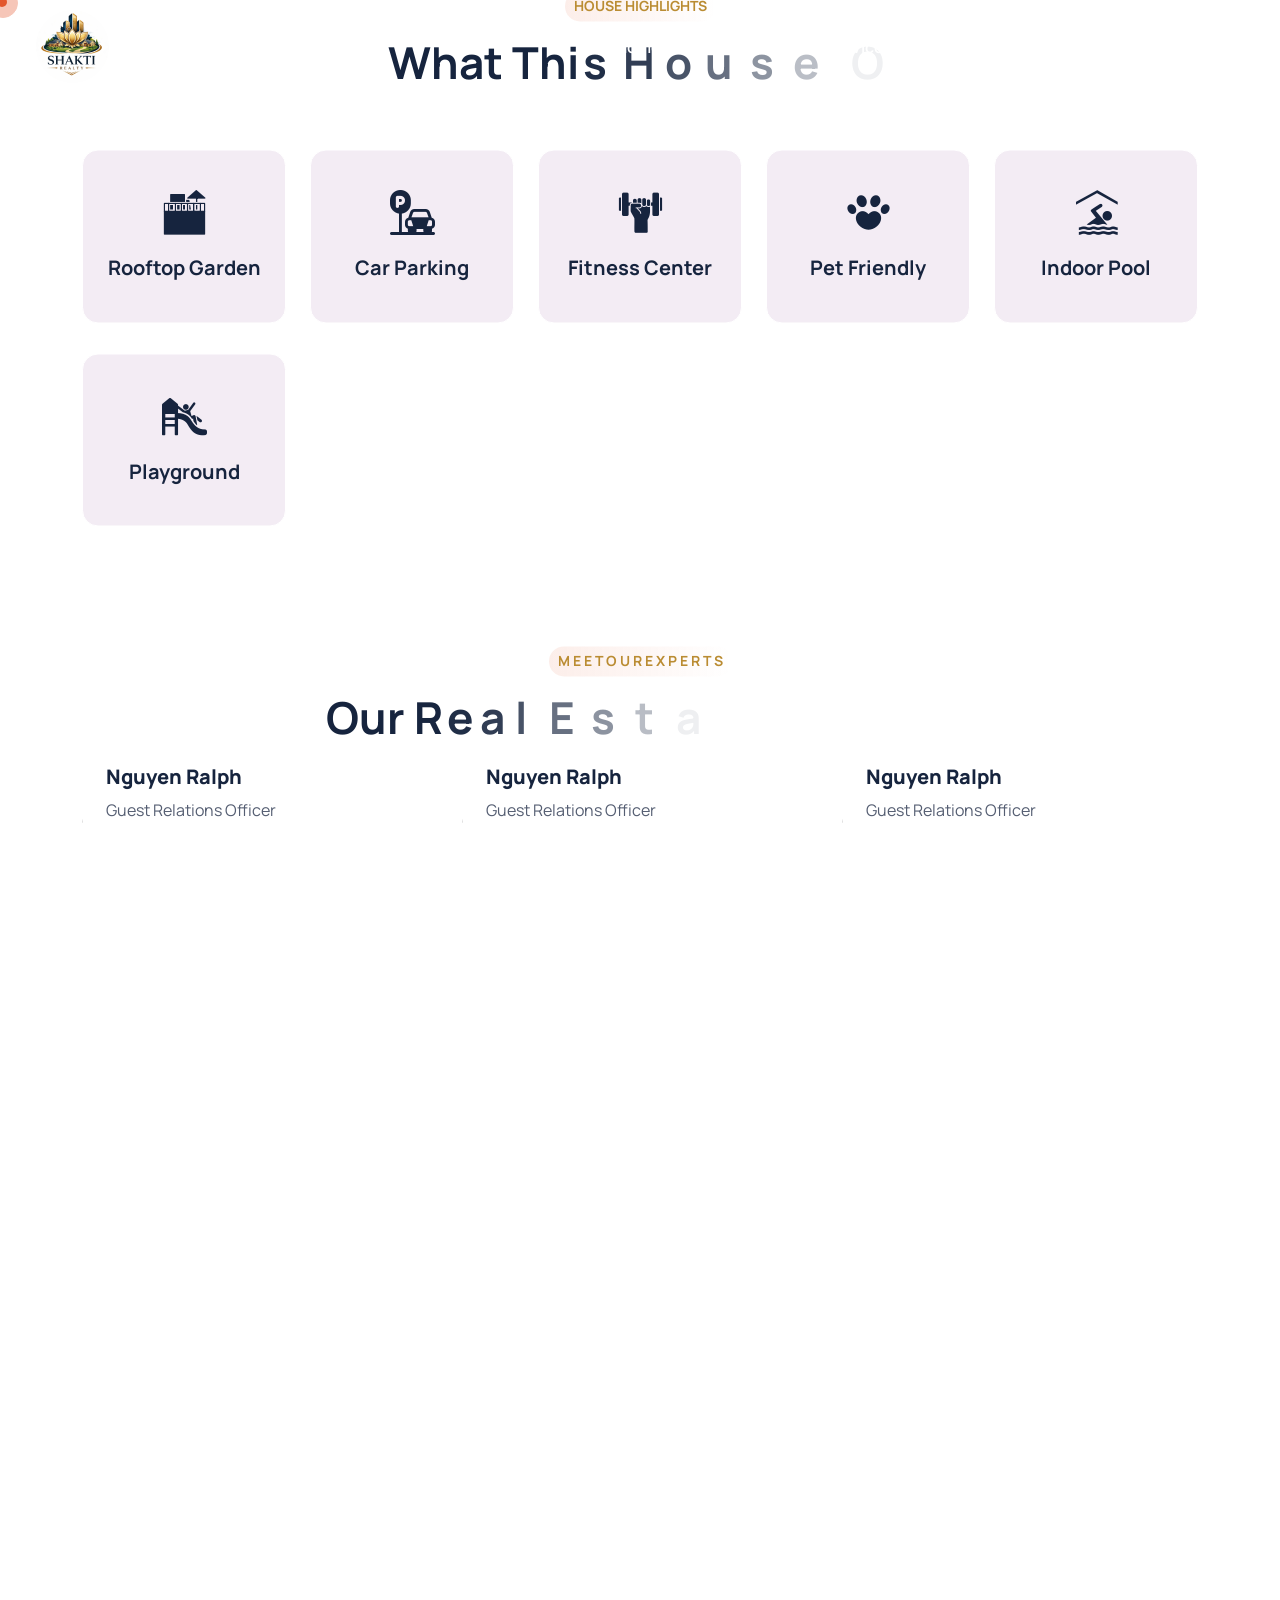
==== about.html @ 55d9e2ca "Add files via upload" ====
<!DOCTYPE html>
<html lang="en">
    <!--<< Header Area >>-->
    
<!-- Mirrored from ex-coders.com/html/homiva/about.html by HTTrack Website Copier/3.x [XR&CO'2014], Wed, 01 Apr 2026 06:28:33 GMT -->
<head>
        <!-- ========== Meta Tags ========== -->
        <meta charset="UTF-8">
        <meta http-equiv="X-UA-Compatible" content="IE=edge">
        <meta name="viewport" content="width=device-width, initial-scale=1">
        <meta name="author" content="Pixel-plus">
        <meta name="description" content="Homiva - Real Estate HTML Template">
        <!-- ======== Page title ============ -->
        <title>Homiva - Real Estate HTML Template</title>
        <!--<< Favcion >>-->
        <link rel="shortcut icon" href="assets/img/favicon.svg">
        <!--<< Bootstrap min.css >>-->
        <link rel="stylesheet" href="assets/css/bootstrap.min.css">
        <!--<< All Min Css >>-->
        <link rel="stylesheet" href="assets/css/all.min.css">
        <!--<< Animate.css >>-->
        <link rel="stylesheet" href="assets/css/animate.css">
        <!--<< Magnific Popup.css >>-->
        <link rel="stylesheet" href="assets/css/magnific-popup.css">
        <!--<< MeanMenu.css >>-->
        <link rel="stylesheet" href="assets/css/meanmenu.css">
        <!--<< Swiper Bundle.css >>-->
        <link rel="stylesheet" href="assets/css/swiper-bundle.min.css">
        <!--<< Nice Select.css >>-->
        <link rel="stylesheet" href="assets/css/nice-select.css">
        <!--<< Flacticon.css >>-->
        <link rel="stylesheet" href="assets/css/flacticon.css">
        <!--<< Main.css >>-->
        <link rel="stylesheet" href="assets/css/main.css">
    </head>
    <body>

        <!-- Preloader Start -->
        <div id="preloader" class="preloader">
            <div class="animation-preloader">
                <div class="spinner">                
                </div>
                <div class="txt-loading">
                    <span data-text-preloader="S" class="letters-loading">
                        S
                    </span>
                    <span data-text-preloader="H" class="letters-loading">
                        H
                    </span>
                    <span data-text-preloader="A" class="letters-loading">
                        A
                    </span>
                    <span data-text-preloader="K" class="letters-loading">
                        K
                    </span>
                    <span data-text-preloader="T" class="letters-loading">
                        T
                    </span>
                    <span data-text-preloader="I" class="letters-loading">
                        I
                    </span>
                </div>
                <p class="text-center">Shakti Realty</p>
            </div>
            <div class="loader">
                <div class="row">
                    <div class="col-3 loader-section section-left">
                        <div class="bg"></div>
                    </div>
                    <div class="col-3 loader-section section-left">
                        <div class="bg"></div>
                    </div>
                    <div class="col-3 loader-section section-right">
                        <div class="bg"></div>
                    </div>
                    <div class="col-3 loader-section section-right">
                        <div class="bg"></div>
                    </div>
                </div>
            </div>
        </div>

        <!-- Back To Top Start -->
        <button id="back-top" class="back-to-top">
            <i class="fa-regular fa-arrow-up"></i>
        </button>

        <!-- GT MouseCursor Start -->
        <div class="mouseCursor cursor-outer"></div>
        <div class="mouseCursor cursor-inner"></div>

       
         <!-- Offcanvas Area Start -->
        <div class="fix-area">
            <div class="offcanvas__info">
                <div class="offcanvas__wrapper">
                    <div class="offcanvas__content">
                        <div class="offcanvas__top mb-5 d-flex justify-content-between align-items-center">
                            <div class="offcanvas__logo">
                                <a href="index.html">
                                    <img src="assets/img/logo/black-logo.svg" alt="logo-img">
                                </a>
                            </div>
                            <div class="offcanvas__close">
                                <button>
                                <i class="fas fa-times"></i>
                                </button>
                            </div>
                        </div>
                        <p class="text d-none d-xl-block">
                            Nullam dignissim, ante scelerisque the  is euismod fermentum odio sem semper the is erat, a feugiat leo urna eget eros. Duis Aenean a imperdiet risus.
                        </p>
                        <div class="mobile-menu fix mb-3"></div>
                        <div class="offcanvas__contact d-xl-block">
                            <h4 class="d-xl-block">Contact Info</h4>
                            <ul class="d-xl-block">
                                <li class="d-flex align-items-center">
                                    <div class="offcanvas__contact-icon">
                                        <i class="fal fa-map-marker-alt"></i>
                                    </div>
                                    <div class="offcanvas__contact-text">
                                        <a target="_blank" href="#">Main Street, Melbourne, Australia</a>
                                    </div>
                                </li>
                                <li class="d-flex align-items-center">
                                    <div class="offcanvas__contact-icon mr-15">
                                        <i class="fal fa-envelope"></i>
                                    </div>
                                    <div class="offcanvas__contact-text">
                                        <a href="mailto:info@example.com"><span class="mailto:info@example.com">info@example.com</span></a>
                                    </div>
                                </li>
                                <li class="d-flex align-items-center">
                                    <div class="offcanvas__contact-icon mr-15">
                                        <i class="fal fa-clock"></i>
                                    </div>
                                    <div class="offcanvas__contact-text">
                                        <a target="_blank" href="#">Mod-friday, 09am -05pm</a>
                                    </div>
                                </li>
                                <li class="d-flex align-items-center">
                                    <div class="offcanvas__contact-icon mr-15">
                                        <i class="far fa-phone"></i>
                                    </div>
                                    <div class="offcanvas__contact-text">
                                        <a href="tel:+11002345909">+11002345909</a>
                                    </div>
                                </li>
                            </ul>
                            <div class="social-icon d-flex align-items-center">
                                <a href="#"><i class="fab fa-facebook-f"></i></a>
                                <a href="#"><i class="fab fa-twitter"></i></a>
                                <a href="#"><i class="fab fa-youtube"></i></a>
                                <a href="#"><i class="fab fa-linkedin-in"></i></a>
                            </div>
                        </div>
                    </div>
                </div>
            </div>
        </div>
        <div class="offcanvas__overlay"></div>

        <!-- Header Section Start -->
        <header id="header-sticky" class="header-1 header-inner">
            <div class="container-fluid">
                <div class="mega-menu-wrapper">
                    <div class="header-main">
                        <div class="header-left">
                            <div class="logo">
                            <a href="index.html" class="header-logo">
                                <img src="assets/img/logo/white-logo.svg" alt="logo-img">
                            </a>
                            <a href="index.html" class="header-logo-2">
                                <img src="assets/img/logo/black-logo.svg" alt="logo-img">
                            </a>
                        </div>
                        </div>
                          <div class="header-right d-flex justify-content-end align-items-center">
                            <div class="mean__menu-wrapper">
                                <div class="main-menu">
                                    <nav id="mobile-menu">
                                        <ul>
                                            <li class="has-dropdown active menu-thumb">
                                                <a href="index.html">
                                                    Home 
                                                </a>
                                                <ul class="submenu has-homemenu">
                                                    <li>
                                                        <div class="homemenu-items">
                                                            <div class="homemenu">
                                                                <div class="homemenu-thumb">
                                                                    <img src="assets/img/header/home-1.jpg" alt="img">
                                                                    <div class="demo-button">
                                                                         <a href="index.html" class="theme-btn">
                                                                            View Demo
                                                                        </a>
                                                                    </div>
                                                                </div>
                                                                <div class="homemenu-content text-center">
                                                                        <h4 class="homemenu-title">
                                                                      Home 01
                                                                    </h4>
                                                                </div>
                                                            </div>
                                                            <div class="homemenu">
                                                                <div class="homemenu-thumb mb-15">
                                                                    <img src="assets/img/header/home-2.jpg" alt="img">
                                                                    <div class="demo-button">
                                                                        <a href="index-2.html" class="theme-btn">
                                                                            View Demo
                                                                        </a>
                                                                    </div>
                                                                </div>
                                                                <div class="homemenu-content text-center">
                                                                        <h4 class="homemenu-title">
                                                                      Home 02
                                                                    </h4>
                                                                </div>
                                                            </div>
                                                            <div class="homemenu">
                                                                <div class="homemenu-thumb mb-15">
                                                                    <img src="assets/img/header/home-3.jpg" alt="img">
                                                                    <div class="demo-button">
                                                                        <a href="index-3.html" class="theme-btn">
                                                                            View Demo
                                                                        </a>
                                                                    </div>
                                                                </div>
                                                                <div class="homemenu-content text-center">
                                                                    <h4 class="homemenu-title">
                                                                       Home 03
                                                                    </h4>
                                                                </div>
                                                            </div>
                                                        </div>
                                                    </li>
                                                </ul>
                                            </li>
                                            <li class="has-dropdown active d-xl-none">
                                                <a href="index.html" class="border-none">
                                                Home
                                                </a>
                                                <ul class="submenu">
                                                    <li><a href="index.html">Home 01</a></li>
                                                    <li><a href="index-2.html">Home 02</a></li>
                                                    <li><a href="index-3.html">Home 03</a></li>
                                                </ul>
                                            </li>
                                             <li>
                                                <a href="about.html">About Us</a>
                                                </li>
                                                    <li class="has-dropdown">
                                                    <a href="service-details.html">
                                                        Service
                                                    </a>
                                                    <ul class="submenu">
                                                        <li><a href="service.html"> Our Service</a></li>
                                                        <li><a href="service-details.html">Service Details</a></li>
                                                    </ul>
                                                </li>
                                             <li class="has-dropdown">
                                                <a href="news-details.html">
                                                    Pages
                                                </a>
                                                <ul class="submenu">
                                                    <li>
                                                        <a href="project-details.html">
                                                            Project
                                                            <i class="fas fa-angle-right"></i>
                                                        </a>
                                                        <ul class="submenu">
                                                            <li><a href="project.html">Our Project</a></li>
                                                            <li>
                                                                <a href="project-details.html">Project Details</a>
                                                            </li>
                                                        </ul>
                                                    </li>
                                                    <li>
                                                        <a href="propertie.html">
                                                            Propertie
                                                            <i class="fas fa-angle-right"></i>
                                                        </a>
                                                        <ul class="submenu">
                                                            <li><a href="propertie.html">Our Propertie</a></li>
                                                            <li><a href="propertie-list.html">Propertie List</a></li>
                                                            <li>
                                                                <a href="propertie-details.html">Propertie Details</a>
                                                            </li>
                                                        </ul>
                                                    </li>
                                                    <li class="has-dropdown">
                                                        <a href="team-details.html">
                                                            Our Agents
                                                            <i class="fas fa-angle-right"></i>
                                                        </a>
                                                        <ul class="submenu">
                                                            <li><a href="team.html">Our Agents</a></li>
                                                            <li><a href="team-details.html">Agents Details</a></li>
                                                        </ul>
                                                    </li>
                                                    <li><a href="rejistration.html">Rejistration</a></li>
                                                    <li><a href="404.html">404 Page</a></li>
                                                </ul>
                                            </li>
                                           <li>
                                                <a href="news-details.html">
                                                    Blog
                                                </a>
                                                <ul class="submenu">
                                                    <li><a href="news-grid.html">Blog Grid</a></li>
                                                    <li><a href="news.html">Blog Standard</a></li>
                                                    <li><a href="news-details.html">Blog Details</a></li>
                                                </ul>
                                            </li>
                                            <li>
                                                <a href="contact.html">Contact Us</a>
                                            </li>
                                        </ul>
                                    </nav>
                                </div>
                             </div> 
                            <div class="menu_search">
                                <button class="search_btn"><i class="far fa-search"></i></button>
                            </div>
                            <div class="header-btn">
                                <span>
                                    <i class="fa-solid fa-user-headset"></i>
                                    <a href="tel:+1103214560987">+11 0321 4560 987</a>
                                </span>
                                <div class="header-button">
                                <a href="contact.html" class="theme-btn">
                                  <img src="assets/img/home-1/icon/house.svg" alt="img"> Add Properties 
                                </a>
                            </div>
                            <div class="header__hamburger d-xl-none my-auto">
                                <div class="sidebar__toggle">
                                    <i class="fas fa-bars"></i>
                                </div>
                              </div>
                            </div>
                        </div>
                    </div>
                </div>
            </div>
        </header>

        <!-- start: Search Popup -->
        <div class="search_popup">
            <div class="container">
            <div class="row">
                <div class="col-xxl-12">
                <div class="search_wrapper">
                    <div class="search_top d-flex align-items-center">
                    <div class="search_logo">
                        <a href="index.html">
                        <img src="assets/img/logo/white-logo.svg" alt="img">
                        </a>
                    </div>
                    <div class="search_close">
                        <button type="button" class="search_close_btn">
                        <i class="fa-thin fa-times"></i>
                        </button>
                    </div>
                    </div>
                    <div class="search_form">
                    <form action="#">
                        <div class="search_input">
                        <input class="search-input-field" type="text" placeholder="Type here to search...">
                        <span class="search-focus-border"></span>
                        <button type="submit">
                            <svg width="20" height="20" viewBox="0 0 20 20" fill="none" xmlns="http://www.w3.org/2000/svg">
                            <path
                                d="M9.55 18.1C14.272 18.1 18.1 14.272 18.1 9.55C18.1 4.82797 14.272 1 9.55 1C4.82797 1 1 4.82797 1 9.55C1 14.272 4.82797 18.1 9.55 18.1Z"
                                stroke="currentColor" stroke-width="1.5" stroke-linecap="round" stroke-linejoin="round" />
                            <path d="M19.0002 19.0002L17.2002 17.2002" stroke="currentColor" stroke-width="1.5"
                                stroke-linecap="round" stroke-linejoin="round" />
                            </svg>
                        </button>
                        </div>
                    </form>
                    </div>
                </div>
                </div>
            </div>
            </div>
        </div>
        <div class="search-popup-overlay"></div>

        
        <div id="smooth-wrapper">
            <div id="smooth-content">

                <!-- Breadcrumb Section Start -->
                <div class="gt-breadcrumb-wrapper bg-cover" style="background-image: url('assets/img/breadcrumb.jpg');">
                    <div class="container">
                        <div class="gt-page-heading">
                            <div class="gt-breadcrumb-sub-title">
                                <h1 class="wow fadeInUp" data-wow-delay=".3s">About Us</h1>
                            </div>
                            <ul class="gt-breadcrumb-items wow fadeInUp" data-wow-delay=".5s">
                                <li>
                                    <a href="index.html">
                                        Home
                                    </a>
                                </li>
                                <li>
                                    <i class="fa-solid fa-chevron-right"></i>
                                </li>
                                <li>
                                About Us
                                </li>
                            </ul>
                        </div>
                    </div>
                </div>
               
                <!-- About Section Start -->
                <section class="about-section section-padding fix">
                    <div class="about-top-image">
                        <img src="assets/img/home-1/about-1.png" alt="img">
                    </div>
                    <div class="radius-shape">
                        <img src="assets/img/home-1/about-shape-2.png" alt="img">
                    </div>
                    <div class="container">
                        <div class="about-wrapper">
                            <div class="row g-4 align-items-center">
                            <div class="col-lg-6">
                                 <div class="about-image">
                                    <img src="assets/img/home-1/about-2.png" alt="img">
                                    <div class="man-image wow slideInUp" data-wow-delay="100ms" data-wow-duration="2500ms">
                                        <img src="assets/img/home-1/man.png" alt="img">
                                    </div>
                                </div>
                            </div>
                            <div class="col-lg-6">
                                <div class="about-content">
                                    <div class="video-image">
                                        <img src="assets/img/home-1/about-3.jpg" alt="img">
                                        <a href="https://www.youtube.com/watch?v=Cn4G2lZ_g2I" class="video-btn video-popup">
                                            <i class="fa-solid fa-play"></i>
                                        </a>
                                        <div class="shape">
                                            <img src="assets/img/home-1/about-shape.jpg" alt="img">
                                        </div>
                                    </div>
                                    <div class="section-title animation mb-0">
                                            <span class="sub-title">
                                               Why Choose Our Platform
                                            </span>
                                            <h2 class="gt_title_animation">
                                                Trusted listings, Expert Guidance & Real Experience
                                            </h2>
                                        </div>
                                        <p class="text">
                                            We provide verified property listings, trusted agents, and a smooth browsing experience to help you find the right property with complete confidence.
                                        </p>
                                        <div class="about-list-item">
                                            <ul class="list">
                                                <li>
                                                    <img src="assets/img/home-1/icon/cheak.svg" alt="img">
                                                    Verified Property Listings
                                                </li>
                                                <li>
                                                    <img src="assets/img/home-1/icon/cheak.svg" alt="img">
                                                    Easy Search & Filters
                                                </li>
                                            </ul>
                                            <ul class="list">
                                                <li>
                                                    <img src="assets/img/home-1/icon/cheak.svg" alt="img">
                                                    Trusted Agents
                                                </li>
                                                <li>
                                                    <img src="assets/img/home-1/icon/cheak.svg" alt="img">
                                                   Transparent Pricing
                                                </li>
                                            </ul>
                                        </div>
                                        <div class="about-button-item">
                                            <div class="about-button">
                                                <a href="about.html" class="theme-btn">more about us</a>
                                            </div>
                                            <div class="about-icon-item">
                                                <div class="icon">
                                                    <img src="assets/img/home-1/icon/call.svg" alt="img">
                                                </div>
                                                <div class="content">
                                                    <span>Call Us 24/7</span>
                                                    <h3>
                                                        <a href="tel:+20866660112">+20866660112</a>
                                                    </h3>
                                                </div>
                                            </div>
                                        </div>
                                    </div>
                                </div>
                            </div>
                        </div>
                    </div>
                </section>

                <!-- House Offer Section Start -->
                <section class="house-offer-section fix">
                    <div class="container">
                        <div class="section-title text-center">
                            <span class="sub-title wow fadeInUp">HOUSE HIGHLIGHTS</span>
                            <h2 class="gt-char-animation">
                                What This House Offers
                            </h2>
                        </div>
                        <div class="row row-cols-xxl-6 row-cols-xl-5 row-cols-lg-3 row-cols-md-3 row-cols-sm-2 row-cols-1">
                            <div class="col wow fadeInUp">
                                <div class="house-offer-box section-bg-3 style-2">
                                    <div class="icon-1">
                                        <i class="flaticon-rooftop"></i>
                                    </div>
                                    <div class="content">
                                        <h3>Rooftop Garden</h3>
                                    </div>
                                </div>
                            </div>
                            <div class="col wow fadeInUp" data-wow-delay=".2s">
                                <div class="house-offer-box section-bg-3 style-2">
                                    <div class="icon-1">
                                        <i class="flaticon-parking"></i>
                                    </div>
                                    <div class="content">
                                        <h3>Car Parking</h3>
                                    </div>
                                </div>
                            </div>
                            <div class="col wow fadeInUp" data-wow-delay=".4s">
                                <div class="house-offer-box section-bg-3 style-2">
                                    <div class="icon-1">
                                        <i class="flaticon-dumbbell"></i>
                                    </div>
                                    <div class="content">
                                        <h3>Fitness Center</h3>
                                    </div>
                                </div>
                            </div>
                            <div class="col wow fadeInUp" data-wow-delay=".6s">
                                <div class="house-offer-box section-bg-3 style-2">
                                    <div class="icon-1">
                                        <i class="flaticon-pet-care"></i>
                                    </div>
                                    <div class="content">
                                        <h3>Pet Friendly</h3>
                                    </div>
                                </div>
                            </div>
                            <div class="col wow fadeInUp" data-wow-delay=".8s">
                                <div class="house-offer-box section-bg-3 style-2">
                                    <div class="icon-1">
                                        <i class="flaticon-facility"></i>
                                    </div>
                                    <div class="content">
                                        <h3>Indoor Pool</h3>
                                    </div>
                                </div>
                            </div>
                            <div class="col wow fadeInUp" data-wow-delay=".9s">
                                <div class="house-offer-box section-bg-3 style-2">
                                    <div class="icon-1">
                                        <i class="flaticon-playground"></i>
                                    </div>
                                    <div class="content">
                                        <h3>Playground</h3>
                                    </div>
                                </div>
                            </div>
                        </div>
                    </div>
                </section>

                <!-- Team Section Start -->
                <section class="team-section-3 section-padding fix">
                    <div class="container">
                        <div class="section-title text-center">
                            <span class="sub-title wow fadeInUp">M E E T O U R E X P E R T S</span>
                            <h2 class="gt-char-animation">
                                Our Real Estate Professionals
                            </h2>
                        </div>
                        <div class="row">
                            <div class="col-xl-4 col-lg-6 col-md-6 wow fadeInUp" data-wow-delay=".3s">
                                <div class="team-card-item-3">
                                    <div class="team-image">
                                        <img src="assets/img/home-3/team/team-1.jpg" alt="img">
                                        <div class="team-content">
                                            <h3>
                                                <a href="team-details.html">Nguyen Ralph</a>
                                            </h3>
                                            <p>
                                                Guest Relations Officer
                                            </p>
                                        </div>
                                        <div class="social-icon d-flex align-items-center">
                                            <a href="#"><i class="fab fa-instagram"></i></a>
                                            <a href="#"><i class="fab fa-facebook-f"></i></a>
                                            <a href="#"><i class="fab fa-twitter"></i></a>
                                            <span>Follow On:</span>
                                        </div>
                                    </div>
                                </div>
                            </div>
                            <div class="col-xl-4 col-lg-6 col-md-6 wow fadeInUp" data-wow-delay=".5s">
                                <div class="team-card-item-3">
                                    <div class="team-image">
                                        <img src="assets/img/home-3/team/team-2.jpg" alt="img">
                                        <div class="team-content">
                                            <h3>
                                                <a href="team-details.html">Nguyen Ralph</a>
                                            </h3>
                                            <p>
                                                Guest Relations Officer
                                            </p>
                                        </div>
                                        <div class="social-icon d-flex align-items-center">
                                            <a href="#"><i class="fab fa-instagram"></i></a>
                                            <a href="#"><i class="fab fa-facebook-f"></i></a>
                                            <a href="#"><i class="fab fa-twitter"></i></a>
                                            <span>Follow On:</span>
                                        </div>
                                    </div>
                                </div>
                            </div>
                            <div class="col-xl-4 col-lg-6 col-md-6 wow fadeInUp" data-wow-delay=".7s">
                                <div class="team-card-item-3">
                                    <div class="team-image">
                                        <img src="assets/img/home-3/team/team-3.jpg" alt="img">
                                        <div class="team-content">
                                            <h3>
                                                <a href="team-details.html">Nguyen Ralph</a>
                                            </h3>
                                            <p>
                                                Guest Relations Officer
                                            </p>
                                        </div>
                                        <div class="social-icon d-flex align-items-center">
                                            <a href="#"><i class="fab fa-instagram"></i></a>
                                            <a href="#"><i class="fab fa-facebook-f"></i></a>
                                            <a href="#"><i class="fab fa-twitter"></i></a>
                                            <span>Follow On:</span>
                                        </div>
                                    </div>
                                </div>
                            </div>
                        </div>
                    </div>
                </section>

                <!-- Testimonial Section Start -->
                <section class="testimonial-section-2 fix">
                    <div class="left-shape">
                        <img src="assets/img/home-2/testimonial/left-shape.png" alt="img">
                    </div>
                    <div class="container">
                        <div class="testimonial-wrapper-2">
                            <div class="row g-4 align-items-center">
                                <div class="col-lg-6">
                                    <div class="testimonial-left-content">
                                        <div class="section-title mb-0">
                                            <span class="sub-title wow fadeInUp">Testimonial</span>
                                            <h2 class="gt-char-animation">
                                                What Our Residents <br> Say
                                            </h2>
                                        </div>
                                        <p class="testi-text wow fadeInUp" data-wow-delay=".5s">
                                            Discover why our residents love calling us home—from breathtaking views and luxury finishes to unmatched service and community living, their stories reflect
                                        </p>
                                        <a href="contact.html" class="theme-btn wow fadeInUp" data-wow-delay=".7s">
                                            VIEW ALL REVIEW
                                        </a>
                                    </div>
                                </div>
                                <div class="col-lg-6">
                                    <div class="testimonial-right-items bg-cover" style="background-image: url('assets/img/home-2/testimonial/map-shape.png');">
                                        <div class="swiper testi-box-slider">
                                            <div class="swiper-wrapper">
                                                <div class="swiper-slide">
                                                    <div class="testimonial-box-2">
                                                        <div class="star">
                                                        <i class="fa-solid fa-star"></i>
                                                        <i class="fa-solid fa-star"></i>
                                                        <i class="fa-solid fa-star"></i>
                                                        <i class="fa-solid fa-star"></i>
                                                        <i class="fa-solid fa-star"></i>
                                                        </div>
                                                        <p>
                                                            From the moment we arrived, every detail was flawless. The staff anticipated our every need, and the suite was pure perfection. We’ll be back soon!"
                                                        </p>
                                                        <div class="client-info">
                                                            <h3>Marvin McKinney</h3>
                                                            <span>Product Manager</span>
                                                        </div>
                                                    </div>
                                                </div>
                                                <div class="swiper-slide">
                                                    <div class="testimonial-box-2">
                                                        <div class="star">
                                                        <i class="fa-solid fa-star"></i>
                                                        <i class="fa-solid fa-star"></i>
                                                        <i class="fa-solid fa-star"></i>
                                                        <i class="fa-solid fa-star"></i>
                                                        <i class="fa-solid fa-star"></i>
                                                        </div>
                                                        <p>
                                                            From the moment we arrived, every detail was flawless. The staff anticipated our every need, and the suite was pure perfection. We’ll be back soon!"
                                                        </p>
                                                        <div class="client-info">
                                                            <h3>Marvin McKinney</h3>
                                                            <span>Product Manager</span>
                                                        </div>
                                                    </div>
                                                </div>
                                                <div class="swiper-slide">
                                                    <div class="testimonial-box-2">
                                                        <div class="star">
                                                        <i class="fa-solid fa-star"></i>
                                                        <i class="fa-solid fa-star"></i>
                                                        <i class="fa-solid fa-star"></i>
                                                        <i class="fa-solid fa-star"></i>
                                                        <i class="fa-solid fa-star"></i>
                                                        </div>
                                                        <p>
                                                            From the moment we arrived, every detail was flawless. The staff anticipated our every need, and the suite was pure perfection. We’ll be back soon!"
                                                        </p>
                                                        <div class="client-info">
                                                            <h3>Marvin McKinney</h3>
                                                            <span>Product Manager</span>
                                                        </div>
                                                    </div>
                                                </div>
                                                <div class="swiper-slide">
                                                    <div class="testimonial-box-2">
                                                        <div class="star">
                                                        <i class="fa-solid fa-star"></i>
                                                        <i class="fa-solid fa-star"></i>
                                                        <i class="fa-solid fa-star"></i>
                                                        <i class="fa-solid fa-star"></i>
                                                        <i class="fa-solid fa-star"></i>
                                                        </div>
                                                        <p>
                                                            From the moment we arrived, every detail was flawless. The staff anticipated our every need, and the suite was pure perfection. We’ll be back soon!"
                                                        </p>
                                                        <div class="client-info">
                                                            <h3>Marvin McKinney</h3>
                                                            <span>Product Manager</span>
                                                        </div>
                                                    </div>
                                                </div>
                                            </div>
                                        </div>
                                        <div class="client-info-image">
                                            <div class="swiper testi-image-slider">
                                                <div class="swiper-wrapper">
                                                    <div class="swiper-slide">
                                                        <div class="client-image">
                                                            <img src="assets/img/home-2/testimonial/client-01.png" alt="img">
                                                        </div>
                                                    </div>
                                                    <div class="swiper-slide">
                                                        <div class="client-image">
                                                            <img src="assets/img/home-2/testimonial/client-02.png" alt="img">
                                                        </div>
                                                    </div>
                                                    <div class="swiper-slide">
                                                        <div class="client-image">
                                                            <img src="assets/img/home-2/testimonial/client-03.png" alt="img">
                                                        </div>
                                                    </div>
                                                    <div class="swiper-slide">
                                                        <div class="client-image">
                                                            <img src="assets/img/home-2/testimonial/client-04.png" alt="img">
                                                        </div>
                                                    </div>
                                                </div>
                                            </div>
                                        </div>
                                    </div>
                                </div>
                            </div>
                        </div>
                    </div>
                </section>

                <!-- News Section Start -->
                <section class="news-section section-padding fix">
                    <div class="container">
                        <div class="section-title-area">
                            <div class="section-title mb-0">
                                <span class="sub-title wow fadeInUp">Real Estate Insights</span>
                                <h2 class="gt-char-animation">
                                  Property News & Updates
                                </h2>
                            </div>
                            <a href="service-details.html" class="theme-btn">view all services</a>
                        </div>
                        <div class="row">
                            <div class="col-xl-4 col-lg-6 col-md-6 wow fadeInUp" data-wow-delay=".3s">
                                <div class="news-box-items">
                                    <div class="thumb">
                                        <img src="assets/img/home-1/news-1.jpg" alt="img">
                                        <img src="assets/img/home-1/news-1.jpg" alt="img">
                                    </div>
                                    <div class="content">
                                        <ul class="list">
                                            <li>
                                                <i class="fa-solid fa-calendar-days"></i>
                                                April 12, 2026
                                            </li>
                                            <li>
                                            Tips & Tricks
                                            </li>
                                        </ul>
                                        <h3>
                                            <a href="news-details.html">How to Stage Your Home to Sell Faster</a>
                                        </h3>
                                        <a href="news-details.html" class="theme-btn">Read More <i class="fa-solid fa-arrow-right"></i></a>
                                    </div>
                                </div>
                            </div>
                            <div class="col-xl-4 col-lg-6 col-md-6 wow fadeInUp" data-wow-delay=".3s">
                                <div class="news-box-items">
                                    <div class="thumb">
                                        <img src="assets/img/home-1/news-2.jpg" alt="img">
                                        <img src="assets/img/home-1/news-2.jpg" alt="img">
                                    </div>
                                    <div class="content">
                                        <ul class="list">
                                            <li>
                                                <i class="fa-solid fa-calendar-days"></i>
                                                April 12, 2026
                                            </li>
                                            <li>
                                            Tips & Tricks
                                            </li>
                                        </ul>
                                        <h3>
                                            <a href="news-details.html">Buying vs. Renting – Which Is Right for You?</a>
                                        </h3>
                                        <a href="news-details.html" class="theme-btn">Read More <i class="fa-solid fa-arrow-right"></i></a>
                                    </div>
                                </div>
                            </div>
                            <div class="col-xl-4 col-lg-6 col-md-6 wow fadeInUp" data-wow-delay=".3s">
                                <div class="news-box-items">
                                    <div class="thumb">
                                        <img src="assets/img/home-1/news-3.jpg" alt="img">
                                        <img src="assets/img/home-1/news-3.jpg" alt="img">
                                    </div>
                                    <div class="content">
                                        <ul class="list">
                                            <li>
                                                <i class="fa-solid fa-calendar-days"></i>
                                                April 12, 2026
                                            </li>
                                            <li>
                                            Tips & Tricks
                                            </li>
                                        </ul>
                                        <h3>
                                            <a href="news-details.html">Why London Is a Great Place to Settle Down</a>
                                        </h3>
                                        <a href="news-details.html" class="theme-btn">Read More <i class="fa-solid fa-arrow-right"></i></a>
                                    </div>
                                </div>
                            </div>
                        </div>
                    </div>
                </section>

                 <!-- Contact Section Start -->
                <section class="contact-section fix">
                    <div class="container">
                        <div class="contact-wrapper">
                            <div class="row">
                                <div class="col-lg-6"></div>
                                <div class="col-lg-6">
                                    <div class="contact-content">
                                        <div class="section-title">
                                            <span class="text-white sub-title wow fadeInUp">Book Appointment</span>
                                            <h2 class="text-white wow fadeInUp" data-wow-delay=".3s">Send Us Message</h2>
                                        </div>
                                        <form action="#">
                                            <div class="row g-4">
                                                <div class="col-lg-6 wow fadeInUp" data-wow-delay=".2s">
                                                    <div class="form-clt">
                                                        <input type="text" name="name" id="name" placeholder="Full Name">
                                                    </div>
                                                </div>
                                                <div class="col-lg-6 wow fadeInUp" data-wow-delay=".4s">
                                                    <div class="form-clt">
                                                        <input type="text" name="email" id="email" placeholder="Email address">
                                                    </div>
                                                </div>
                                                <div class="col-lg-12 wow fadeInUp" data-wow-delay=".2s">
                                                    <div class="form-clt">
                                                        <div class="form">
                                                            <select class="single-select w-100">
                                                                <option>Real Estate</option>
                                                                <option>Property management</option>
                                                                <option>Market analysis</option>
                                                                <option>Home interior</option>
                                                            </select>
                                                        </div>
                                                    </div>
                                                </div>
                                                <div class="col-lg-12 wow fadeInUp" data-wow-delay=".6s">
                                                    <div class="form-clt">
                                                    <textarea name="message" id="message" placeholder="Message Here*"></textarea>
                                                    </div>
                                                </div>
                                                <div class="col-lg-12 wow fadeInUp" data-wow-delay=".2s">
                                                    <button class="theme-btn" type="submit">
                                                        Send Message
                                                    </button>
                                                </div>
                                            </div>
                                        </form>
                                    </div>
                                </div>
                            </div>
                        </div>
                    </div>
                    <div class="googpemap">
                        <iframe src="https://www.google.com/maps/embed?pb=!1m18!1m12!1m3!1d6678.7619084840835!2d144.9618311901502!3d-37.81450084255415!2m3!1f0!2f0!3f0!3m2!1i1024!2i768!4f13.1!3m3!1m2!1s0x6ad642b4758afc1d%3A0x3119cc820fdfc62e!2sEnvato!5e0!3m2!1sen!2sbd!4v1641984054261!5m2!1sen!2sbd" style="border:0;" allowfullscreen="" loading="lazy"></iframe>
                    </div>
                </section>
               
                 <!-- Footer Section Start -->
                <footer class="footer-section header-bg fix">
                    <div class="footer-shape">
                        <img src="assets/img/footer-shape.png" alt="img">
                    </div>
                    <div class="container">
                        <div class="footer-widget-wrapper">
                            <div class="footer-text">
                                <h2>homiva</h2>
                            </div>
                            <div class="row">
                               <div class="col-xl-4 col-md-6 col-lg-3 wow fadeInUp" data-wow-delay=".2s">
                                  <div class="single-footer-widget">
                                      <div class="widget-title">
                                         <a href="index.html">
                                            <img src="assets/img/logo/white-logo.svg" alt="img">
                                          </a>
                                      </div>
                                      <div class="footer-content">
                                        <p>
                                            Adipiscing elit, sed do eiusmod tempor incididunt ut labore et dolore magna aliqua. Ut enim ad minim…
                                        </p>
                                        <div class="social-icon">
                                            <a href="#"><i class="fab fa-facebook-f"></i></a>
                                            <a href="#"><i class="fab fa-twitter"></i></a>
                                            <a href="#"><i class="fa-brands fa-linkedin-in"></i></a>
                                            <a href="#"><i class="fa-brands fa-youtube"></i></a>
                                        </div>
                                      </div>
                                  </div>
                               </div>
                               <div class="col-xl-2 ps-lg-5 col-md-6 col-lg-3 wow fadeInUp" data-wow-delay=".4s">
                                  <div class="single-footer-widget">
                                    <div class="widget-title">
                                        <h3>useful links</h3>
                                    </div>
                                    <ul class="list-area">
                                            <li>
                                                <a href="index.html">
                                                    Home
                                                </a>
                                            </li>
                                            <li>
                                                <a href="about.html">
                                                    About us
                                                </a>
                                            </li>
                                            <li>
                                                <a href="service-details.html">
                                                    services
                                                </a>
                                            </li>
                                            <li>
                                                <a href="news-details.html">
                                                    news
                                                </a>
                                            </li>
                                            <li>
                                                <a href="contact.html">
                                                    contact us
                                                </a>
                                            </li>
                                        </ul>
                                  </div>
                               </div>
                               <div class="col-xl-3 ps-lg-5 col-md-6 col-lg-3 wow fadeInUp" data-wow-delay=".6s">
                                  <div class="single-footer-widget">
                                    <div class="widget-title">
                                        <h3>our Properties</h3>
                                    </div>
                                    <ul class="list-area">
                                            <li>
                                                <a href="propertie-details.html">
                                                    Skyline Heights Villa
                                                </a>
                                            </li>
                                            <li>
                                                 <a href="propertie-details.html">
                                                    Sunset View Apartments
                                                </a>
                                            </li>
                                            <li>
                                                 <a href="propertie-details.html">
                                                   Central Park Towers
                                                </a>
                                            </li>
                                            <li>
                                                 <a href="propertie-details.html">
                                                    Royal palace
                                                </a>
                                            </li>
                                            <li>
                                                <a href="propertie-details.html">
                                                    Golden Pearl
                                                </a>
                                            </li>
                                        </ul>
                                  </div>
                               </div>
                               <div class="col-xl-3 col-md-6 col-lg-3 wow fadeInUp" data-wow-delay=".8s">
                                  <div class="single-footer-widget">
                                    <div class="widget-title">
                                        <h3>contact us</h3>
                                    </div>
                                    <div class="contact-content">
                                        <span>102 Marina Avenue, Key Largo, FL 33037</span>
                                        <span class="mb-0">
                                            <a href="tel:18001234567">1800 123 4567</a>
                                        </span>
                                    </div>
                                  </div>
                               </div>
                            </div>
                        </div>
                        <div class="footer-bottom">
                         <p class="wow fadeInUp" data-wow-delay=".3sgit">© homiva. 2026. All Rights Reserved.</p>
                    </div>
                    </div>
                </footer>

            </div>
        </div>

       

        
        <!--<< All JS Plugins >>-->
        <script src="assets/js/jquery-3.7.1.min.js"></script>
        <!--<< Viewport Js >>-->
        <script src="assets/js/viewport.jquery.js"></script>
        <!--<< Bootstrap Js >>-->
        <script src="assets/js/bootstrap.bundle.min.js"></script>
        <!--<< Gsap Min Js >>-->
        <script src="assets/js/gsap.min.js"></script>
        <!--<< ScrollTrigger Min Js >>-->
        <script src="assets/js/ScrollTrigger.min.js"></script>
        <!--<< ScrollSmoother Min Js >>-->
        <script src="assets/js/ScrollSmoother.min.js"></script>
        <!--<< ScrollToPlugin Min Js >>-->
        <script src="assets/js/ScrollToPlugin.min.js"></script>
        <!--<< SplitText Min Js >>-->
        <script src="assets/js/SplitText.min.js"></script>
        <!--<< TextPlugin Min Js >>-->
        <script src="assets/js/TextPlugin.js"></script>
         <!--<< Chroma Min Js >>-->
        <script src="assets/js/chroma.min.js"></script>
        <!--<< nice-selec Js >>-->
        <script src="assets/js/jquery.nice-select.min.js"></script>
        <!--<< Waypoints Js >>-->
        <script src="assets/js/jquery.waypoints.js"></script>
        <!--<< Counterup Js >>-->
        <script src="assets/js/jquery.counterup.min.js"></script>
        <!--<< Swiper Slider Js >>-->
        <script src="assets/js/swiper-bundle.min.js"></script>
        <!--<< MeanMenu Js >>-->
        <script src="assets/js/jquery.meanmenu.min.js"></script>
        <!--<< Parallaxie Js >>-->
        <script src="assets/js/parallaxie.js"></script>
        <!--<< Magnific Popup Js >>-->
        <script src="assets/js/jquery.magnific-popup.min.js"></script>
        <!--<< Wow Animation Js >>-->
        <script src="assets/js/wow.min.js"></script>
         <!--<< imagesloaded pkgd Js >>-->
         <script src="assets/js/imagesloaded-pkgd.js"></script>
        <!--<< three Js >>-->
        <script src="assets/js/three.js"></script>
        <!--<< hover-effect.js >>-->
        <script src="assets/js/hover-effect.umd.js"></script>
         <!--<< distortion-img.js >>-->
        <script type="module" src="assets/js/distortion-img.js"></script>
        <!--<< distortion-effect.js >>-->
         <script type="module" src="assets/js/distortion-effect.js"></script>
         <script src="assets/js/throwable.js"></script>
         <script src="assets/js/matter.js"></script>
         <!--<< Main.js >>-->
        <script src="assets/js/main.js"></script>
    </body>

<!-- Mirrored from ex-coders.com/html/homiva/about.html by HTTrack Website Copier/3.x [XR&CO'2014], Wed, 01 Apr 2026 06:28:35 GMT -->
</html>
---- assets/css/flacticon.css ----
/*!
*    ______ _       _   _
*    |  ____| |     | | (_)
*    | |__  | | __ _| |_ _  ___ ___  _ __
*    |  __| | |/ _` | __| |/ __/ _ \| '_ \
*    | |    | | (_| | |_| | (_| (_) | | | |
*    |_|    |_|\__,_|\__|_|\___\___/|_| |_|
*
*         https://www.flaticon.com
*/

@font-face {
    font-family: "flaticon";
    src: url("../flaticon/flaticon58c7.woff2?aa2022df5cf5a84503054bca348afe5c") format("woff2"),
url("../flaticon/flaticon58c7.woff?aa2022df5cf5a84503054bca348afe5c") format("woff"),
url("../flaticon/flaticon58c7.eot?aa2022df5cf5a84503054bca348afe5c#iefix") format("embedded-opentype"),
url("../flaticon/flaticon58c7.html?aa2022df5cf5a84503054bca348afe5c") format("truetype"),
url("../flaticon/flaticon58c7-2.html?aa2022df5cf5a84503054bca348afe5c#flaticon_livesta___real_estate") format("svg")
}

i[class^="flaticon-"]:before, i[class*=" flaticon-"]:before, span[class^="flaticon-"]:before, span[class*=" flaticon-"]:before {
    font-family: flaticon !important;
    font-style: normal;
    font-weight: normal !important;
    font-variant: normal;
    text-transform: none;
    line-height: 1;
    -webkit-font-smoothing: antialiased;
    -moz-osx-font-smoothing: grayscale;
}

.flaticon-home:before {
    content: "\f101";
}
.flaticon-right-arrow:before {
    content: "\f102";
}
.flaticon-rooftop:before {
    content: "\f103";
}
.flaticon-parking:before {
    content: "\f104";
}
.flaticon-dumbbell:before {
    content: "\f105";
}
.flaticon-pet-care:before {
    content: "\f106";
}
.flaticon-facility:before {
    content: "\f107";
}
.flaticon-playground:before {
    content: "\f108";
}
.flaticon-appraisal:before {
    content: "\f109";
}
.flaticon-asset:before {
    content: "\f10a";
}
.flaticon-property-management:before {
    content: "\f10b";
}
.flaticon-investment:before {
    content: "\f10c";
}
.flaticon-warehouse:before {
    content: "\f10d";
}
.flaticon-villa:before {
    content: "\f10e";
}
.flaticon-apartment:before {
    content: "\f10f";
}
.flaticon-home-1:before {
    content: "\f110";
}
.flaticon-store:before {
    content: "\f111";
}
.flaticon-maximize:before {
    content: "\f112";
}
.flaticon-full-screen:before {
    content: "\f113";
}
.flaticon-real-estate:before {
    content: "\f114";
}
.flaticon-financial-advisor:before {
    content: "\f115";
}
.flaticon-virtual-tour:before {
    content: "\f116";
}
---- assets/css/main.css ----
@charset "UTF-8";
/*======================================================================================
Theme Name: Homiva 
Author: Pixel-plus
Author URI: https://themeforest.net/user/Pixel-plus/portfolio
Description: Homiva - Real Estate HTML Template
Service Html Template 
Version: 1.0.0
=======================================================================================*/
/*======================================================================================
  >> TABLE OF CONTENTS <<
========================================================================================
01. Mixins & Variables
02. Base
03. Components
04. Layouts
05. Sections
======================================================================================*/
/*---------------------------------------
01. Mixins & Variables
---------------------------------------*/
@import url("https://fonts.googleapis.com/css2?family=Manrope:wght@200..800&amp;display=swap");
@import url("https://fonts.googleapis.com/css2?family=Manrope:wght@200..800&amp;display=swap");
:root {
  --body: #fff;
  --black: #000;
  --white: #fff;
  --theme: #E3572D;
  --header: #16243E;
  --text: #555E72;
  --border: #02060A;
  --bg: #F3ECF4;
  --bg2: #0F172A;
  --box-shadow: 0px 1px 14px 0px rgba(0, 0, 0, 0.13);
}

/*---------------------------------------
02. Base
---------------------------------------*/
/* --------------------------------------------
    Template Default Fonts & Fonts Styles
 ---------------------------------------------- */
body {
  font-family: "Manrope", sans-serif;
  font-size: 16px;
  font-weight: 400;
  line-height: 28px;
  color: var(--text);
  background-color: var(--white);
  padding: 0;
  margin: 0;
  overflow-x: hidden;
}
@media (max-width: 575px) {
  body {
    font-size: 14px;
  }
}

ul {
  padding: 0;
  margin: 0;
  list-style: none;
}

button {
  border: none;
  background-color: transparent;
  padding: 0;
}

input:focus {
  color: var(--white);
  outline: none;
}

input {
  color: var(--white);
}

h1,
h2,
h3,
h4,
h5,
h6 {
  font-family: "Manrope", sans-serif;
  margin: 0px;
  padding: 0;
  color: var(--header);
  transition: all 0.4s ease-in-out;
}

h1 {
  font-size: 70px;
  font-weight: 800;
  line-height: 114%;
  text-transform: capitalize;
}
@media (max-width: 1600px) {
  h1 {
    font-size: 60px;
  }
}
@media (max-width: 1399px) {
  h1 {
    font-size: 65px;
  }
}
@media (max-width: 1199px) {
  h1 {
    font-size: 40px;
  }
}
@media (max-width: 991px) {
  h1 {
    font-size: 55px;
  }
}
@media (max-width: 767px) {
  h1 {
    font-size: 35px;
  }
}
@media (max-width: 575px) {
  h1 {
    font-size: 28px;
  }
}
@media (max-width: 470px) {
  h1 {
    font-size: 28px;
  }
}

h2 {
  font-size: 50px;
  font-weight: 700;
  line-height: 120%;
}
@media (max-width: 1399px) {
  h2 {
    font-size: 44px;
  }
}
@media (max-width: 1199px) {
  h2 {
    font-size: 40px;
  }
}
@media (max-width: 991px) {
  h2 {
    font-size: 36px;
  }
}
@media (max-width: 767px) {
  h2 {
    font-size: 40px;
  }
}
@media (max-width: 575px) {
  h2 {
    font-size: 30px;
  }
}
@media (max-width: 470px) {
  h2 {
    font-size: 30px;
  }
}

h3 {
  font-size: 24px;
  font-weight: 700;
  line-height: 133%;
  text-transform: capitalize;
}
@media (max-width: 575px) {
  h3 {
    font-size: 20px;
  }
}

h4 {
  font-size: 20px;
  font-weight: 700;
  line-height: 150%;
  text-transform: capitalize;
}

h5 {
  font-size: 18px;
  font-weight: 600;
  text-transform: capitalize;
}

h6 {
  font-size: 16px;
  font-weight: 600;
  text-transform: capitalize;
}

a {
  text-decoration: none;
  outline: none !important;
  cursor: pointer;
  color: var(--header);
  transition: all 0.4s ease-in-out;
}

p {
  margin: 0px;
  transition: all 0.4s ease-in-out;
}

span {
  margin: 0px;
}

.theme-btn {
  position: relative;
  display: inline-block;
  padding: 14px 32px;
  font-size: 16px;
  font-weight: 700;
  text-transform: uppercase;
  color: var(--white);
  background: var(--theme);
  overflow: hidden;
  z-index: 1;
  border-radius: 100px;
  transition: color 0.4s ease;
}
.theme-btn img {
  margin-right: 5px;
  margin-top: -3px;
}
.theme-btn i {
  margin-left: 5px;
}
.theme-btn::before, .theme-btn::after {
  content: "";
  position: absolute;
  inset: 0;
  border-radius: 0px;
  background: var(--header);
  z-index: -1;
  transition: transform 0.45s ease;
}
.theme-btn::before {
  transform: translateX(-100%);
}
.theme-btn::after {
  transform: translateX(100%);
}
.theme-btn:hover {
  color: var(--white);
}
.theme-btn:hover::before {
  transform: translateX(-49%);
}
.theme-btn:hover::after {
  transform: translateX(49%);
}

.link-btn {
  color: var(--theme);
  font-size: 16px;
  font-weight: 600;
  display: inline-block;
  font-family: "Manrope", sans-serif;
}
.link-btn i {
  margin-left: 5px;
  color: var(--theme);
}

/*---------------------------------------
03. Components
---------------------------------------*/
.mean-container a.meanmenu-reveal {
  display: none;
}

.mean-container .mean-nav {
  background: none;
  margin-top: 0;
}

.mean-container .mean-bar {
  padding: 0;
  min-height: auto;
  background: none;
  background: none;
}

.mean-container .mean-nav > ul {
  padding: 0;
  margin: 0;
  width: 100%;
  list-style-type: none;
  display: block !important;
}

.mean-container a.meanmenu-reveal {
  display: none !important;
}

.mean-container .mean-nav ul li a {
  display: block;
  width: 100%;
  padding: 10px 0;
  color: var(--black);
  font-size: 16px;
  font-weight: 500;
  line-height: 2;
  text-transform: capitalize;
  border-bottom: 1px solid rgba(0, 0, 0, 0.2) !important;
  border: none;
}
.mean-container .mean-nav ul li a:hover {
  color: var(--theme);
}

.mean-container .mean-nav ul li .submenu li a {
  border-bottom: none !important;
  font-size: 14px;
  padding: 6px 0;
  color: var(--header);
}

.mean-container .mean-nav ul li a:last-child {
  border-bottom: 0;
}

.mean-container .mean-nav ul li a:hover {
  color: var(--theme);
}

.mean-container .mean-nav ul li a.mean-expand {
  margin-top: 5px;
  padding: 0 !important;
}

.mean-container .mean-nav ul li > a > i {
  display: none;
}

.mean-container .mean-nav ul li > a.mean-expand i {
  display: inline-block;
  font-size: 18px;
}

.mean-container .mean-nav > ul > li:first-child > a {
  border-top: 0;
}

.mean-container .mean-nav ul li a.mean-expand.mean-clicked i {
  transform: rotate(45deg);
  -webkit-transform: rotate(45deg);
  -moz-transform: rotate(45deg);
  -ms-transform: rotate(45deg);
  -o-transform: rotate(45deg);
  transition: all 0.4s ease-in-out;
}

.mean-container .mean-nav ul li .mega-menu li a {
  height: 200px;
  width: 100%;
  padding: 0;
  border-top: 0;
  margin-bottom: 20px;
}

.preloader {
  align-items: center;
  cursor: default;
  display: flex;
  height: 100%;
  justify-content: center;
  position: fixed;
  left: 0;
  top: 0;
  width: 100%;
  z-index: 9999999;
}
.preloader .animation-preloader {
  z-index: 1000;
}
.preloader .animation-preloader .spinner {
  animation: spinner 1s infinite linear;
  border-radius: 50%;
  border: 3px solid rgba(0, 0, 0, 0.2);
  border-top-color: var(--theme);
  height: 9em;
  margin: 0 auto 3.5em auto;
  width: 9em;
}
@media (max-width: 767px) {
  .preloader .animation-preloader .spinner {
    width: 7.5em;
    height: 7.5em;
    margin: 0 auto 1.5em auto;
  }
}
.preloader .animation-preloader .txt-loading {
  font: 500 5em "Manrope", sans-serif, "Manrope", sans-serif;
  text-align: center;
  user-select: none;
  font-family: "Manrope", sans-serif;
  font-weight: 700;
}
@media (max-width: 767px) {
  .preloader .animation-preloader .txt-loading {
    font-size: 2.5em;
  }
}
.preloader .animation-preloader .txt-loading .letters-loading {
  color: var(--theme);
  position: relative;
}
.preloader .animation-preloader .txt-loading .letters-loading:nth-child(2):before {
  animation-delay: 0.2s;
}
.preloader .animation-preloader .txt-loading .letters-loading:nth-child(3):before {
  animation-delay: 0.4s;
}
.preloader .animation-preloader .txt-loading .letters-loading:nth-child(4):before {
  animation-delay: 0.6s;
}
.preloader .animation-preloader .txt-loading .letters-loading:nth-child(5):before {
  animation-delay: 0.8s;
}
.preloader .animation-preloader .txt-loading .letters-loading:nth-child(6):before {
  animation-delay: 1s;
}
.preloader .animation-preloader .txt-loading .letters-loading:nth-child(7):before {
  animation-delay: 1.2s;
}
.preloader .animation-preloader .txt-loading .letters-loading:nth-child(8):before {
  animation-delay: 1.4s;
}
.preloader .animation-preloader .txt-loading .letters-loading::before {
  animation: letters-loading 4s infinite;
  color: var(--header);
  content: attr(data-text-preloader);
  left: 0;
  opacity: 0;
  font-family: "Manrope", sans-serif;
  position: absolute;
  top: -3px;
  transform: rotateY(-90deg);
}
.preloader p {
  font-size: 16px;
  font-weight: 500;
  text-transform: uppercase;
  letter-spacing: 8px;
  color: var(--theme);
}
.preloader .loader {
  position: fixed;
  top: 0;
  left: 0;
  width: 100%;
  height: 100%;
  font-size: 0;
  z-index: 1;
  pointer-events: none;
}
.preloader .loader .row {
  height: 100%;
}
.preloader .loader .loader-section {
  padding: 0px;
}
.preloader .loader .loader-section .bg {
  background-color: var(--white);
  height: 100%;
  left: 0;
  width: 100%;
  transition: all 800ms cubic-bezier(0.77, 0, 0.175, 1);
}
.preloader.loaded .animation-preloader {
  opacity: 0;
  transition: 0.3s ease-out;
}
.preloader.loaded .loader-section .bg {
  width: 0;
  transition: 0.7s 0.3s allcubic-bezier(0.1, 0.1, 0.1, 1);
}

.back-to-top {
  background-color: var(--theme);
  width: 50px;
  height: 50px;
  line-height: 40px;
  border-radius: 100px;
  color: var(--white);
  font-size: 16px;
  position: fixed;
  display: inline-block;
  z-index: 9999;
  right: 30px;
  bottom: 30px;
  transition: all 0.4s ease-in-out;
  opacity: 0;
  visibility: hidden;
  transform: translateY(20px);
}
@media (max-width: 575px) {
  .back-to-top {
    display: none;
  }
}
.back-to-top:hover {
  background-color: var(--white);
  color: var(--theme);
}
.back-to-top.show {
  opacity: 1;
  visibility: visible;
  transform: translate(0);
}

.cursor-outer {
  -webkit-margin-start: -12px;
  margin-inline-start: -12px;
  margin-top: -12px;
  width: 30px;
  height: 30px;
  border: 1px solid var(--theme);
  background-color: var(--theme);
  -webkit-box-sizing: border-box;
  box-sizing: border-box;
  z-index: 10000000;
  opacity: 0.34;
  -webkit-transition: all 0.4s ease-out 0s;
  transition: all 0.4s ease-out 0s;
}

.cursor-outer.cursor-hover {
  opacity: 0.14;
}

.cursor-outer.cursor-big {
  opacity: 0;
}

.mouseCursor {
  position: fixed;
  top: 0;
  inset-inline-start: 0;
  inset-inline-end: 0;
  bottom: 0;
  pointer-events: none;
  border-radius: 50%;
  -webkit-transform: translateZ(0);
  transform: translateZ(0);
  visibility: hidden;
  text-align: center;
}

.mouseCursor.cursor-big {
  width: 20px;
  height: 20px;
  -webkit-margin-start: -12px;
  margin-inline-start: -12px;
  margin-top: -12px;
}

.cursor-inner {
  -webkit-margin-start: -3px;
  margin-inline-start: -3px;
  margin-top: -3px;
  width: 10px;
  height: 10px;
  z-index: 10000001;
  background-color: var(--theme);
  opacity: 1;
  -webkit-transition: all 0.24s ease-out 0s;
  transition: all 0.24s ease-out 0s;
}
.cursor-inner span {
  color: var(--text);
  line-height: 60px;
  opacity: 0;
  text-transform: uppercase;
  letter-spacing: 1px;
  font-size: 12px;
}

.cursor-inner.cursor-big span {
  opacity: 1;
}

.cursor-inner.cursor-hover {
  -webkit-margin-start: -10px;
  margin-inline-start: -10px;
  margin-top: -10px;
  width: 30px;
  height: 30px;
  background-color: var(--theme);
  border: 1px solid #686363;
  opacity: 0;
}

.search_popup {
  position: fixed;
  top: 0;
  left: 0;
  width: 100%;
  background-color: var(--header);
  z-index: 100;
  padding-top: 70px;
  padding-bottom: 100px;
  opacity: 0;
  backdrop-filter: blur(10px);
  transform: translateY(-100%);
  transition: all 0.6s ease;
}
.search_popup.search-opened {
  opacity: 1;
  transform: translateY(0%);
  transition-delay: 0s;
  z-index: 999999;
}
.search_popup.search-opened .search_form .search_input {
  transform: translateY(0px);
  opacity: 1;
  transition-delay: 0.3s;
}
.search_popup.search-opened .search_form .search_input::after {
  width: 100%;
  transition-delay: 0.5s;
}
@media (max-width: 575px) {
  .search_popup {
    padding-top: 50px;
    padding-bottom: 70px;
  }
}
.search_wrapper .search_top {
  margin-bottom: 80px;
}
.search_wrapper .search_top .search_logo {
  max-width: 200px;
}
.search_wrapper .search_top .search_logo a {
  display: block;
}
@media (max-width: 575px) {
  .search_wrapper .search_top .search_logo {
    max-width: 150px;
  }
}
.search_wrapper .search_top .search_close {
  margin-left: auto;
  margin-top: 10px;
}
.search_wrapper .search_top .search_close .search_close_btn {
  display: inline-block;
  width: 35px;
  height: 35px;
  font-size: 35px;
  line-height: 1;
  color: rgba(255, 255, 255, 0.3);
}
.search_wrapper .search_top .search_close .search_close_btn svg {
  width: 30px;
  height: 30px;
}
.search_wrapper .search_top .search_close .search_close_btn:hover {
  color: var(--white);
  transform: rotate(90deg);
}
@media (max-width: 575px) {
  .search_wrapper .search_top {
    margin-bottom: 50px;
  }
}
@media (max-width: 500px) {
  .search_wrapper .search_top {
    margin-bottom: 40px;
  }
}
.search_wrapper .search_form .search_input {
  position: relative;
  height: 80px;
  transform: translateY(-40px);
  transition: all 0.4s ease-in-out;
  transition-delay: 0.5s;
  opacity: 0;
}
.search_wrapper .search_form .search_input::after {
  position: absolute;
  content: "";
  left: 0;
  bottom: 0;
  width: 0%;
  height: 1px;
  background-color: rgba(255, 255, 255, 0.3);
  transition-delay: 0.3s;
  transition: all 0.4s ease-in-out;
}
.search_wrapper .search_form .search_input input {
  width: 100%;
  height: 100%;
  background-color: transparent;
  border: 0;
  outline: 0;
  font-size: 24px;
  color: var(--text);
  border-bottom: 1px solid transparent;
  padding: 0;
  padding-right: 30px;
}
.search_wrapper .search_form .search_input input::placeholder {
  font-size: 24px;
}
.search_wrapper .search_form .search_input input ~ .search-focus-border {
  position: absolute;
  bottom: 0;
  left: auto;
  right: 0;
  width: 0;
  height: 1px;
  background-color: var(--white);
  transition: all 0.5s;
}
.search_wrapper .search_form .search_input input:focus ~ .search-focus-border {
  width: 100%;
  left: 0;
  right: auto;
  transition: all 0.5s;
}
@media (max-width: 575px) {
  .search_wrapper .search_form .search_input input {
    font-size: 20px;
  }
  .search_wrapper .search_form .search_input input::placeholder {
    font-size: 20px;
  }
}
@media (max-width: 500px) {
  .search_wrapper .search_form .search_input input {
    font-size: 18px;
  }
  .search_wrapper .search_form .search_input input::placeholder {
    font-size: 18px;
  }
}
.search_wrapper .search_form .search_input button {
  position: absolute;
  top: 50%;
  right: 0;
  transform: translateY(-50%);
  font-size: 18px;
  color: var(--white);
}

.search-popup-overlay {
  position: fixed;
  left: 0;
  top: 0;
  width: 100%;
  height: 100%;
  background-color: var(--theme);
  z-index: 99;
  opacity: 0;
  visibility: hidden;
  transform: translateY(-100%);
  cursor: zoom-out;
  transition: transform 0.6s ease, opacity 0.6s ease;
}

.search-popup-overlay.search-popup-overlay-open {
  opacity: 0.8;
  visibility: visible;
  transform: translateY(0);
  transition-delay: 0.35s;
}

@-webkit-keyframes rippleOne {
  70% {
    -webkit-box-shadow: 0 0 0 40px rgba(244, 68, 56, 0);
    box-shadow: 0 0 0 40px rgba(244, 68, 56, 0);
  }
  100% {
    -webkit-box-shadow: 0 0 0 0 rgba(244, 68, 56, 0);
    box-shadow: 0 0 0 0 rgba(244, 68, 56, 0);
  }
}
@keyframes rippleOne {
  70% {
    -webkit-box-shadow: 0 0 0 40px rgba(244, 68, 56, 0);
    box-shadow: 0 0 0 40px rgba(244, 68, 56, 0);
  }
  100% {
    -webkit-box-shadow: 0 0 0 0 rgba(244, 68, 56, 0);
    box-shadow: 0 0 0 0 rgba(244, 68, 56, 0);
  }
}
@keyframes gelatine {
  from, to {
    transform: scale(1, 1);
  }
  25% {
    transform: scale(0.7, 1.1);
  }
  50% {
    transform: scale(1.1, 0.7);
  }
  75% {
    transform: scale(0.95, 1.05);
  }
}
@keyframes cir36 {
  100% {
    transform: rotate(360deg);
  }
}
@keyframes rounded {
  50% {
    transform: rotate(15deg);
  }
}
@keyframes up-down {
  0% {
    transform: translateY(10px);
  }
  100% {
    transform: translateY(-10px);
  }
}
@-webkit-keyframes spinner {
  to {
    -webkit-transform: rotateZ(360deg);
    transform: rotateZ(360deg);
  }
}
@keyframes spinner {
  to {
    -webkit-transform: rotateZ(360deg);
    transform: rotateZ(360deg);
  }
}
@-webkit-keyframes letters-loading {
  0%, 75%, 100% {
    opacity: 0;
    transform: rotateY(-90deg);
  }
  25%, 50% {
    opacity: 1;
    transform: rotateY(0deg);
  }
}
@keyframes letters-loading {
  0%, 75%, 100% {
    opacity: 0;
    transform: rotateY(-90deg);
  }
  25%, 50% {
    opacity: 1;
    transform: rotateY(0deg);
  }
}
@keyframes loaderspin {
  0% {
    transform: translate(-50%, -50%) rotate(0deg);
  }
  100% {
    transform: translate(-50%, -50%) rotate(360deg);
  }
}
@keyframes tpswing {
  0% {
    -webkit-transform: rotate(20deg);
    -ms-transform: rotate(20deg);
    transform: rotate(20deg);
  }
  100% {
    -webkit-transform: rotate(0deg);
    -ms-transform: rotate(0deg);
    transform: rotate(0deg);
  }
}
@keyframes width {
  0% {
    width: 0%;
  }
  100% {
    width: 100%;
  }
}
@-webkit-keyframes width {
  0% {
    width: 0%;
  }
  100% {
    width: 100%;
  }
}
@-webkit-keyframes loaderspin {
  0% {
    transform: translate(-50%, -50%) rotate(0deg);
  }
  100% {
    transform: translate(-50%, -50%) rotate(360deg);
  }
}
@keyframes loaderpulse {
  0% {
    transform: scale(1);
  }
  100% {
    transform: scale(1.2);
  }
}
@keyframes rounded {
  50% {
    transform: rotate(20deg);
  }
}
@keyframes cir36 {
  100% {
    transform: rotate(360deg);
  }
}
.float-bob-y {
  -webkit-animation-name: float-bob-y;
  animation-name: float-bob-y;
  -webkit-animation-duration: 3s;
  animation-duration: 3s;
  -webkit-animation-iteration-count: infinite;
  animation-iteration-count: infinite;
  -webkit-animation-timing-function: linear;
  animation-timing-function: linear;
}

@-webkit-keyframes float-bob-y {
  0% {
    -webkit-transform: translateY(-30px);
    transform: translateY(-30px);
  }
  50% {
    -webkit-transform: translateY(-10px);
    transform: translateY(-10px);
  }
  100% {
    -webkit-transform: translateY(-30px);
    transform: translateY(-30px);
  }
}
@keyframes float-bob-y {
  0% {
    -webkit-transform: translateY(-30px);
    transform: translateY(-30px);
  }
  50% {
    -webkit-transform: translateY(-10px);
    transform: translateY(-10px);
  }
  100% {
    -webkit-transform: translateY(-30px);
    transform: translateY(-30px);
  }
}
.float-bob-x {
  -webkit-animation-name: float-bob-x;
  animation-name: float-bob-x;
  -webkit-animation-duration: 3s;
  animation-duration: 3s;
  -webkit-animation-iteration-count: infinite;
  animation-iteration-count: infinite;
  -webkit-animation-timing-function: linear;
  animation-timing-function: linear;
}

@-webkit-keyframes float-bob-x {
  0% {
    -webkit-transform: translateX(0px);
    transform: translateX(30px);
  }
  50% {
    -webkit-transform: translateX(10px);
    transform: translateX(10px);
  }
  100% {
    -webkit-transform: translateX(30px);
    transform: translateX(30px);
  }
}
@keyframes float-bob-x {
  0% {
    -webkit-transform: translateX(30px);
    transform: translateX(30px);
  }
  50% {
    -webkit-transform: translateX(10px);
    transform: translateX(10px);
  }
  100% {
    -webkit-transform: translateX(30px);
    transform: translateX(30px);
  }
}
@keyframes bounce-x {
  0% {
    -webkit-transform: translateX(0);
    transform: translateX(0);
  }
  50% {
    -webkit-transform: translateX(30px);
    transform: translateX(30px);
  }
  100% {
    -webkit-transform: translateX(0);
    transform: translateX(0);
  }
}
.bounce-x {
  -webkit-animation: bounce-x 7s infinite linear;
  animation: bounce-x 7s infinite linear;
}

@keyframes criss-cross-left {
  0% {
    left: -20px;
  }
  50% {
    left: 50%;
    width: 20px;
    height: 20px;
  }
  100% {
    left: 50%;
    width: 375px;
    height: 375px;
  }
}
@keyframes criss-cross-right {
  0% {
    right: -20px;
  }
  50% {
    right: 50%;
    width: 20px;
    height: 20px;
  }
  100% {
    right: 50%;
    width: 375px;
    height: 375px;
  }
}
@keyframes rotated2 {
  0% {
    transform: rotate(0);
  }
  100% {
    transform: rotate(-360deg);
  }
}
@keyframes wave {
  0% {
    transform: translateX(0);
  }
  50% {
    transform: translateX(-25%);
  }
  100% {
    transform: translateX(-50%);
  }
}
@keyframes zoom {
  0% {
    transform: scale(0.5);
  }
  50% {
    transform: scale(1);
  }
  100% {
    transform: scale(0.5);
  }
}
@keyframes translateY2 {
  0% {
    -webkit-transform: translateY(-30px);
    -moz-transform: translateY(-30px);
    -ms-transform: translateY(-30px);
    -o-transform: translateY(-30px);
    transform: translateY(-30px);
  }
  100% {
    -webkit-transform: translateY(20px);
    -moz-transform: translateY(20px);
    -ms-transform: translateY(20px);
    -o-transform: translateY(20px);
    transform: translateY(20px);
  }
}
@keyframes translateX2 {
  0% {
    -webkit-transform: translateX(-30px);
    -moz-transform: translateX(-30px);
    -ms-transform: translateX(-30px);
    -o-transform: translateX(-30px);
    transform: translateX(-30px);
  }
  100% {
    -webkit-transform: translatXY(20px);
    -moz-transform: translateX(20px);
    -ms-transform: translateX(20px);
    -o-transform: translateX(20px);
    transform: translateX(20px);
  }
}
@keyframes moving {
  0% {
    transform: translatey(0px);
  }
  20% {
    transform: translateX(-50px);
  }
  50% {
    transform: translatey(-40px);
  }
  100% {
    transform: translatey(0px);
  }
}
/*img-animation**********************/
.img-custom-anim-right {
  animation: img-anim-right 1.3s forwards cubic-bezier(0.645, 0.045, 0.355, 1) 0.4s;
  opacity: 0;
}

@keyframes img-anim-right {
  0% {
    transform: translateX(5%);
    clip-path: inset(0 0 0 100%);
    opacity: 0;
  }
  100% {
    transform: translateX(0);
    clip-path: inset(0 0 0 0);
    opacity: 1;
  }
}
.img-custom-anim-left {
  animation: img-anim-left 1.3s forwards cubic-bezier(0.645, 0.045, 0.355, 1) 0.4s;
  opacity: 0;
}

@keyframes img-anim-left {
  0% {
    transform: translateX(-5%);
    clip-path: inset(0 100% 0 0);
    opacity: 0;
  }
  100% {
    transform: translateX(0);
    clip-path: inset(0 0 0 0);
    opacity: 1;
  }
}
.img-custom-anim-top {
  animation: img-anim-top 1.3s forwards cubic-bezier(0.645, 0.045, 0.355, 1);
  opacity: 0;
}

@keyframes img-anim-top {
  0% {
    transform: translateY(-5%);
    clip-path: inset(0 0 100% 0);
    opacity: 0;
  }
  100% {
    transform: translateY(0);
    clip-path: inset(0 0 0 0);
    opacity: 1;
  }
}
@keyframes animate-positive {
  0% {
    width: 0;
  }
}
@keyframes scale {
  0% {
    top: -1000px;
    -webkit-transform: scale(1);
    transform: scale(1);
    opacity: 0;
  }
  100% {
    opacity: 1;
    -webkit-transform: scale(1);
    transform: scale(1);
  }
}
.animation-infinite {
  animation: ShapeAnim 50s linear infinite;
  height: 30px;
  width: 100%;
  background-repeat: repeat;
  overflow: hidden;
}

@keyframes ShapeAnim {
  0% {
    background-position: top left;
  }
  100% {
    background-position: top left 3000px;
  }
}
.splt-txt .whitespace {
  width: 8px;
}

.splt-txt.animated .char {
  -webkit-animation: fadeIn 0.4s cubic-bezier(0.3, 0, 0.7, 1) both;
  animation: fadeIn 0.4s cubic-bezier(0.3, 0, 0.7, 1) both;
  -webkit-animation-delay: calc(30ms * var(--char-index));
  animation-delay: calc(30ms * var(--char-index));
}

.splt-txt-bounce .whitespace {
  width: 20px;
}

@media (max-width: 991px) {
  .splt-txt-bounce .whitespace {
    width: 10px;
  }
}
.splt-txt-bounce.animated .char {
  -webkit-animation: bounceIn 0.4s cubic-bezier(0.3, 0, 0.7, 1) both;
  animation: bounceIn 0.4s cubic-bezier(0.3, 0, 0.7, 1) both;
  -webkit-animation-delay: calc(30ms * var(--char-index));
  animation-delay: calc(30ms * var(--char-index));
}

@keyframes jello {
  11.1% {
    -webkit-transform: none;
    transform: none;
  }
  22.2% {
    -webkit-transform: skewX(-12.5deg) skewY(-12.5deg);
    transform: skewX(-12.5deg) skewY(-12.5deg);
  }
  33.3% {
    -webkit-transform: skewX(6.25deg) skewY(6.25deg);
    transform: skewX(6.25deg) skewY(6.25deg);
  }
  44.4% {
    -webkit-transform: skewX(-3.125deg) skewY(-3.125deg);
    transform: skewX(-3.125deg) skewY(-3.125deg);
  }
  55.5% {
    -webkit-transform: skewX(1.5625deg) skewY(1.5625deg);
    transform: skewX(1.5625deg) skewY(1.5625deg);
  }
  66.6% {
    -webkit-transform: skewX(-0.78125deg) skewY(-0.78125deg);
    transform: skewX(-0.78125deg) skewY(-0.78125deg);
  }
  77.7% {
    -webkit-transform: skewX(0.390625deg) skewY(0.390625deg);
    transform: skewX(0.390625deg) skewY(0.390625deg);
  }
  88.8% {
    -webkit-transform: skewX(-0.1953125deg) skewY(-0.1953125deg);
    transform: skewX(-0.1953125deg) skewY(-0.1953125deg);
  }
  100% {
    -webkit-transform: none;
    transform: none;
  }
}
/* CSS */
.text-anims {
  opacity: 0;
  transform: scale(0.8);
  transition: opacity 1s ease-out, transform 1s ease-out;
}

.text-anims.show {
  opacity: 1;
  transform: scale(1);
}

/*---------------------------------------
04. Layouts
---------------------------------------*/
.header-top-section {
  background-color: var(--theme);
  position: relative;
  margin-bottom: 30px;
}
.header-top-section .container-fluid {
  padding: 0 30px;
}
@media (max-width: 575px) {
  .header-top-section .container-fluid {
    padding: 0 15px;
  }
}
@media (max-width: 1399px) {
  .header-top-section {
    display: none;
  }
}

.header-top-wrapper {
  display: flex;
  align-items: center;
  justify-content: space-between;
  padding: 10px 0;
  position: relative;
  z-index: 999;
}
.header-top-wrapper .header-left .list {
  display: flex;
  align-items: center;
  gap: 20px;
}
.header-top-wrapper .header-left .list li {
  color: var(--white);
}
.header-top-wrapper .header-left .list li i {
  margin-right: 5px;
}
.header-top-wrapper .header-left .list li a {
  color: var(--white);
}
.header-top-wrapper .header-right {
  display: flex;
  align-items: center;
  gap: 20px;
}
.header-top-wrapper .header-right span {
  color: var(--white);
}
.header-top-wrapper .header-right span i {
  margin-right: 5px;
}
.header-top-wrapper .header-right .social-icon {
  display: flex;
  align-items: center;
  gap: 18px;
}
.header-top-wrapper .header-right .social-icon a {
  color: var(--theme);
  width: 30px;
  height: 30px;
  line-height: 30px;
  text-align: center;
  background-color: var(--white);
  opacity: 0.6;
  display: inline-block;
  transition: all 0.4s ease-in-out;
  font-size: 16px;
  border-radius: 100px;
}
.header-top-wrapper .header-right .social-icon a:hover {
  background-color: var(--white);
  opacity: initial;
  color: var(--header);
}

@media (max-width: 1199px) {
  .menu-thumb {
    display: none !important;
  }
}

.header-main {
  display: flex;
  align-items: center;
  justify-content: space-between;
  padding: 10px 0;
}
.header-main .main-menu ul {
  margin-bottom: 0;
}
.header-main .main-menu ul li {
  position: relative;
  list-style: none;
  display: inline-block;
  margin-inline-end: 44px;
}
@media (max-width: 1199px) {
  .header-main .main-menu ul li {
    margin-inline-end: 30px;
  }
}
.header-main .main-menu ul li:last-child {
  margin-inline-end: 0;
}
.header-main .main-menu ul li a {
  display: inline-block;
  font-size: 16px;
  font-weight: 600;
  color: #16243E;
  padding: 20px 0;
  text-align: left;
  position: relative;
  text-transform: capitalize;
  transition: all 0.4s ease-in-out;
}
.header-main .main-menu ul li a i {
  margin-left: 4px;
  font-size: 14px;
}
.header-main .main-menu ul li a:hover {
  color: var(--theme);
}
.header-main .main-menu ul li .submenu {
  position: absolute;
  top: 115%;
  inset-inline-start: 0;
  min-width: 260px;
  padding: 20px 0;
  z-index: 99999;
  visibility: hidden;
  opacity: 0;
  transform-origin: top center;
  color: #16243E;
  transform: translateY(-10px);
  transition: all 0.4s ease-in-out;
  border-top: 6px solid var(--theme);
  background-color: var(--white);
  box-shadow: 0 4px 10px rgba(0, 0, 0, 0.1);
  border-radius: 8px;
}
.header-main .main-menu ul li .submenu li {
  display: block;
  width: 100%;
  margin: 0;
}
.header-main .main-menu ul li .submenu li a {
  position: relative;
  z-index: 11;
  font-size: 16px;
  font-weight: 500;
  letter-spacing: -0.34px;
  color: var(--header);
  line-height: 38px;
  padding: 0px 0px 0px 32px;
  padding-right: 22px;
  width: 100%;
  display: flex;
  align-items: center;
  justify-content: space-between;
}
.header-main .main-menu ul li .submenu li a::before {
  content: "";
  position: absolute;
  width: 0px;
  height: 2px;
  background: var(--theme);
  left: 14px;
  bottom: 18px;
  transition: all 0.4s ease-in-out;
}
.header-main .main-menu ul li .submenu li a:hover {
  color: var(--theme);
}
.header-main .main-menu ul li .submenu li:last-child a {
  border: none;
}
.header-main .main-menu ul li .submenu li .submenu {
  inset-inline-start: 100%;
  top: 0;
  visibility: hidden;
  opacity: 0;
}
.header-main .main-menu ul li .submenu li:hover > a {
  color: var(--theme) !important;
  margin-left: 10px;
}
.header-main .main-menu ul li .submenu li:hover > a::before {
  width: 10px;
}
.header-main .main-menu ul li .submenu li:hover > a::after {
  color: var(--theme);
}
.header-main .main-menu ul li .submenu li:hover > .submenu {
  -webkit-transform: translateY(1);
  -moz-transform: translateY(1);
  -ms-transform: translateY(1);
  -o-transform: translateY(1);
  transform: translateY(1);
  visibility: visible;
  opacity: 1;
}
.header-main .main-menu ul li .submenu li.has-dropdown > a::after {
  position: absolute;
  top: 50%;
  inset-inline-end: 25px;
  -webkit-transform: translateY(-50%);
  -moz-transform: translateY(-50%);
  -ms-transform: translateY(-50%);
  -o-transform: translateY(-50%);
  transform: translateY(-50%);
  color: var(--theme);
}
.header-main .main-menu ul li .has-homemenu {
  width: 800px;
  padding: 30px 30px 10px 30px;
  opacity: 0;
  left: -250px;
  visibility: hidden;
  padding: 30px 30px 10px 30px;
  background-color: var(--white);
  border-radius: 8px;
}
.header-main .main-menu ul li .has-homemenu .homemenu-items {
  display: flex;
  align-items: center;
  gap: 30px;
  justify-content: space-between;
}
@media (max-width: 991px) {
  .header-main .main-menu ul li .has-homemenu .homemenu-items {
    flex-wrap: wrap;
  }
}
.header-main .main-menu ul li .has-homemenu .homemenu-items .homemenu {
  position: relative;
}
.header-main .main-menu ul li .has-homemenu .homemenu-items .homemenu .homemenu-thumb {
  position: relative;
}
.header-main .main-menu ul li .has-homemenu .homemenu-items .homemenu .homemenu-thumb .demo-button {
  position: absolute;
  top: 50%;
  left: 50%;
  transform: translate(-50%, -50%);
  opacity: 0;
  visibility: hidden;
  transition: all 0.4s ease-in-out;
  margin-top: 20px;
  width: 100%;
  padding: 0 12px;
}
@media (max-width: 1399px) {
  .header-main .main-menu ul li .has-homemenu .homemenu-items .homemenu .homemenu-thumb .demo-button .theme-btn {
    font-size: 14px;
    min-width: 140px;
  }
}
.header-main .main-menu ul li .has-homemenu .homemenu-items .homemenu .homemenu-thumb .demo-button .theme-btn {
  padding: 18px 30px;
  justify-content: center;
  line-height: 1;
  color: var(--white) !important;
  position: relative;
  background-color: var(--theme);
  transition: all 0.4s ease-in-out;
}
.header-main .main-menu ul li .has-homemenu .homemenu-items .homemenu .homemenu-thumb .demo-button .theme-btn::before, .header-main .main-menu ul li .has-homemenu .homemenu-items .homemenu .homemenu-thumb .demo-button .theme-btn::after {
  content: "";
  position: absolute;
  top: 0;
  left: 0;
  z-index: -11;
  right: 0;
  bottom: 0;
  width: 100%;
  height: 100%;
  margin: auto;
  background-color: var(--header);
  transition: all 0.4s ease-in-out;
  border-radius: 0px;
}
.header-main .main-menu ul li .has-homemenu .homemenu-items .homemenu .homemenu-thumb .demo-button .theme-btn:hover {
  color: var(--white) !important;
}
.header-main .main-menu ul li .has-homemenu .homemenu-items .homemenu .homemenu-thumb::before {
  background: -webkit-gradient(linear, left top, left bottom, from(rgba(20, 19, 19, 0)), to(#5e5ef6));
  background: linear-gradient(to bottom, rgba(99, 92, 92, 0) 0%, #252527 100%);
  background-repeat: no-repeat;
  background-size: cover;
  background-position: center;
  width: 100%;
  height: 100%;
  position: absolute;
  left: 0;
  top: 0;
  overflow: hidden;
  opacity: 0;
  -webkit-transition: all 0.3s ease-in-out;
  transition: all 0.3s ease-in-out;
  content: "";
}
.header-main .main-menu ul li .has-homemenu .homemenu-items .homemenu .homemenu-thumb:hover::before {
  visibility: visible;
  opacity: 1;
}
.header-main .main-menu ul li .has-homemenu .homemenu-items .homemenu .homemenu-thumb:hover .demo-button {
  opacity: 1;
  visibility: visible;
  margin-top: 0;
}
.header-main .main-menu ul li .has-homemenu .homemenu-items .homemenu .homemenu-thumb:hover .homemenu-btn {
  opacity: 1;
  visibility: visible;
  bottom: 50%;
  transform: translateY(50%);
}
.header-main .main-menu ul li .has-homemenu .homemenu-items .homemenu .homemenu-thumb img {
  width: 100%;
}
.header-main .main-menu ul li .has-homemenu .homemenu-items .homemenu .homemenu-title {
  text-align: center;
  margin: 15px auto;
  display: inline-block;
  font-size: 16px;
  font-weight: 600;
  color: var(--header);
}
.header-main .main-menu ul li:hover > a {
  color: var(--theme);
}
.header-main .main-menu ul li:hover > a::after {
  color: var(--theme);
}
.header-main .main-menu ul li:hover > .submenu {
  visibility: visible;
  opacity: 1;
  transform: translateY(0px);
}
.header-main .header-right {
  position: relative;
  z-index: 999;
  display: flex;
  align-items: center;
  gap: 60px;
}
@media (max-width: 1600px) {
  .header-main .header-right {
    gap: 30px;
  }
}
@media (max-width: 1399px) {
  .header-main .header-right {
    gap: 20px;
  }
}
.header-main .header-right .menu_search .search_btn {
  color: rgb(22, 36, 62);
}
.header-main .header-right .header-btn {
  display: flex;
  align-items: center;
  gap: 20px;
  margin-left: 70px;
}
@media (max-width: 1899px) {
  .header-main .header-right .header-btn {
    gap: 8px;
    margin-left: 40px;
  }
}
@media (max-width: 1399px) {
  .header-main .header-right .header-btn {
    gap: 16px;
    margin-left: 0;
  }
}
.header-main .header-right .header-btn span {
  color: rgb(255, 255, 255);
  border: 1px solid rgba(255, 255, 255, 0.25);
  border-radius: 100px;
  padding: 12px 30px;
}
.header-main .header-right .header-btn span i {
  color: rgb(255, 255, 255);
  margin-right: 10px;
}
@media (max-width: 1899px) {
  .header-main .header-right .header-btn span {
    padding: 12px 20px;
  }
}
@media (max-width: 1399px) {
  .header-main .header-right .header-btn span {
    display: none;
  }
}
.header-main .header-right .header-btn span a {
  color: rgb(255, 255, 255);
}
.header-main .header-right .header-btn .header-button .theme-btn {
  color: rgb(255, 255, 255);
  border: 1px solid rgba(255, 255, 255, 0.25);
  background-color: transparent;
}
@media (max-width: 1899px) {
  .header-main .header-right .header-btn .header-button .theme-btn {
    padding: 12px 20px;
  }
}
@media (max-width: 1399px) {
  .header-main .header-right .header-btn .header-button {
    display: none;
  }
}
.header-main .header-right .header-btn .sidebar__toggle {
  cursor: pointer;
  font-size: 20px;
  color: rgb(22, 36, 62);
}

.header-1 {
  position: absolute;
  width: 100%;
  left: 0;
  right: 0;
  z-index: 999;
  top: 0;
}
.header-1::before {
  position: absolute;
  top: 0;
  left: 0;
  right: 0;
  bottom: 0;
  width: 100%;
  height: 100%;
  content: "";
  background-color: var(--theme);
  z-index: -1;
  left: initial;
  width: 631px;
  clip-path: polygon(6% 0, 100% 0, 100% 100%, 0% 100%);
}
@media (max-width: 1899px) {
  .header-1::before {
    width: 542px;
  }
}
@media (max-width: 1600px) {
  .header-1::before {
    width: 477px;
  }
}
@media (max-width: 1399px) {
  .header-1::before {
    display: none;
  }
}
.header-1 .container-fluid {
  padding: 0 100px;
}
@media (max-width: 1600px) {
  .header-1 .container-fluid {
    padding: 0 50px;
  }
}
@media (max-width: 1399px) {
  .header-1 .container-fluid {
    padding: 0 30px;
  }
}
@media (max-width: 575px) {
  .header-1 .container-fluid {
    padding: 0 15px;
  }
}
.header-1 .header-main .header-left .header-logo-2 {
  display: none;
}
.header-1.header-inner::before {
  display: none;
}
.header-1.header-inner .header-main ul li a {
  color: var(--white);
}
.header-1.header-inner .header-main .header-right .search_btn {
  color: var(--white);
}
.header-1.header-inner .header-main .header-right .header-btn .header-button .theme-btn::before, .header-1.header-inner .header-main .header-right .header-btn .header-button .theme-btn::after {
  background-color: var(--theme);
}
.header-1.header-inner .header-main .header-right .sidebar__toggle {
  color: var(--white);
}

.header-2 {
  position: relative;
  border-bottom: none;
  background-color: transparent;
}
.header-2::before {
  position: absolute;
  top: 0;
  left: 0;
  right: 0;
  bottom: 0;
  width: 100%;
  height: 100%;
  content: "";
  background-color: var(--theme);
  z-index: -1;
  width: calc(100% - 515px);
  clip-path: polygon(0 19%, 0 0, 38% 0%, 71% 0%, 100% 0, 100% 0, 97% 106%, 100% 104%, 100% 29%, 100% 100%, 0 100%, 0 48%);
}
@media (max-width: 1600px) {
  .header-2::before {
    width: calc(100% - 330px);
  }
}
@media (max-width: 1399px) {
  .header-2::before {
    display: none;
  }
}
.header-2.style-3::before {
  display: none;
}
.header-2.style-3 .header-main .main-menu ul li a {
  color: var(--header);
}
.header-2.style-3 .header-main .main-menu ul li a:hover {
  color: var(--theme) !important;
}
.header-2.style-3 .header-main .main-menu ul li:hover > a {
  color: var(--theme);
}
.header-2.style-3 .header-main .main-menu ul li:hover > a::after {
  color: var(--theme);
}
@media (max-width: 1399px) {
  .header-2 .header-main .header-left .logo .header-logo {
    display: none;
  }
}
@media (max-width: 1399px) {
  .header-2 .header-main .header-left .logo .header-logo-2 {
    display: block;
  }
  .header-2 .header-main .header-left .logo .header-logo-2 img {
    filter: brightness(0);
  }
}
.header-2 .header-main .main-menu ul li a {
  color: var(--white);
}
.header-2 .header-main .main-menu ul li a:hover {
  color: var(--white) !important;
}
.header-2 .header-main .main-menu ul li .submenu li a:hover {
  color: var(--theme);
}
.header-2 .header-main .main-menu ul li:hover > a {
  color: var(--white);
}
.header-2 .header-main .main-menu ul li:hover > a::after {
  color: var(--white);
}
.header-2 .header-main .header-right .header-btn .search_btn {
  border: 1px solid var(--header);
  width: 56px;
  height: 56px;
  line-height: 56px;
  border-radius: 50%;
  color: var(--header);
  text-align: center;
  border-radius: 100px;
}
@media (max-width: 1399px) {
  .header-2 .header-main .header-right .header-btn .search_btn {
    width: 36px;
    height: 36px;
    line-height: 36px;
  }
}
.header-2 .header-main .header-right .header-btn .header-button .theme-btn {
  color: var(--header);
  border: 1px solid var(--header);
  background-color: transparent;
}
.header-2 .header-main .header-right .header-btn .header-button .theme-btn img {
  filter: brightness(0);
}
.header-2 .header-main .header-right .header-btn .header-button .theme-btn::before, .header-2 .header-main .header-right .header-btn .header-button .theme-btn::after {
  background-color: var(--theme);
}
.header-2 .header-main .header-right .header-btn .header-button .theme-btn:hover {
  color: var(--white);
  border: 1px solid var(--theme);
}
.header-2 .header-main .header-right .header-btn .header-button .theme-btn:hover img {
  filter: brightness(0) invert(1);
}
.header-2 .header-main .header-right .header-btn .sidebar__toggle {
  cursor: pointer;
  font-size: 20px;
  color: rgb(22, 36, 62);
}

.sticky {
  position: fixed !important;
  top: 0 !important;
  left: 0;
  width: 100%;
  z-index: 99999;
  transition: all 0.9s;
  background-color: var(--white);
  -webkit-animation: 500ms ease-in-out 0s normal none 1 running fadeInDown;
  animation: 500ms ease-in-out 0s normal none 1 running fadeInDown;
  box-shadow: rgba(149, 157, 165, 0.2) 0px 8px 24px;
}
.sticky.header-1 {
  margin-top: 0;
}
.sticky.header-1 .header-main .header-left .header-logo {
  display: none;
}
.sticky.header-1 .header-main .header-left .header-logo-2 {
  display: block;
}
.sticky.header-1 .header-main .header-right .main-menu ul li a {
  color: var(--header);
}
.sticky.header-1 .header-main .header-right .menu_search .search_btn {
  color: var(--header);
}
.sticky.header-1 .header-main .header-right .header-btn .sidebar__toggle {
  color: var(--header);
}
.sticky.header-1.header-inner .header-main .header-right .header-btn span {
  border: 1px solid var(--header);
}
.sticky.header-1.header-inner .header-main .header-right .header-btn span i {
  color: var(--header);
}
.sticky.header-1.header-inner .header-main .header-right .header-btn span a {
  color: var(--header);
}
.sticky.header-1.header-inner .header-main .header-right .header-btn .header-button .theme-btn {
  border: 1px solid var(--header);
  color: var(--header);
}
.sticky.header-1.header-inner .header-main .header-right .header-btn .header-button .theme-btn img {
  filter: brightness(0);
}
.sticky.header-1.header-inner .header-main .header-right .header-btn .header-button .theme-btn::before, .sticky.header-1.header-inner .header-main .header-right .header-btn .header-button .theme-btn::after {
  background-color: var(--theme);
}
.sticky.header-1.header-inner .header-main .header-right .header-btn .header-button .theme-btn:hover {
  color: var(--white);
  border: 1px solid var(--theme);
}
.sticky.header-1.header-inner .header-main .header-right .header-btn .header-button .theme-btn:hover img {
  filter: brightness(0) invert(1);
}
.sticky.header-2 {
  margin-top: 0;
}

.offcanvas__info {
  background: var(--white) none repeat scroll 0 0;
  border-left: 2px solid var(--theme);
  position: fixed;
  right: 0;
  top: 0;
  width: 450px;
  height: 100%;
  -webkit-transform: translateX(calc(100% + 80px));
  -moz-transform: translateX(calc(100% + 80px));
  -ms-transform: translateX(calc(100% + 80px));
  -o-transform: translateX(calc(100% + 80px));
  transform: translateX(calc(100% + 80px));
  -webkit-transition: transform 0.45s ease-in-out, opacity 0.45s ease-in-out;
  -moz-transition: transform 0.45s ease-in-out, opacity 0.45s ease-in-out;
  transition: transform 0.45s ease-in-out, opacity 0.45s ease-in-out;
  z-index: 9999999;
  overflow-y: scroll;
  overscroll-behavior-y: contain;
  scrollbar-width: none;
}
.offcanvas__info::-webkit-scrollbar {
  display: none;
}

.offcanvas__info.info-open {
  opacity: 1;
  -webkit-transform: translateX(0);
  -moz-transform: translateX(0);
  -ms-transform: translateX(0);
  -o-transform: translateX(0);
  transform: translateX(0);
}

.offcanvas__wrapper {
  position: relative;
  height: 100%;
  padding: 30px 30px;
}
.offcanvas__wrapper .offcanvas__content .text {
  color: var(--black);
}
.offcanvas__wrapper .offcanvas__content .offcanvas__close {
  width: 45px;
  height: 45px;
  line-height: 45px;
  text-align: center;
  border-radius: 50%;
  background-color: var(--theme);
  position: relative;
  z-index: 9;
  cursor: pointer;
}
.offcanvas__wrapper .offcanvas__content .offcanvas__close i {
  color: var(--white);
}
.offcanvas__wrapper .offcanvas__content .offcanvas__contact {
  margin-top: 20px;
}
@media (max-width: 575px) {
  .offcanvas__wrapper .offcanvas__content .offcanvas__contact {
    display: none;
  }
}
.offcanvas__wrapper .offcanvas__content .offcanvas__contact h4 {
  margin-bottom: 20px;
}
.offcanvas__wrapper .offcanvas__content .offcanvas__contact ul {
  margin-top: 0;
}
.offcanvas__wrapper .offcanvas__content .offcanvas__contact ul li {
  font-size: 20px;
  font-weight: 600;
  text-transform: capitalize;
}
@media (max-width: 575px) {
  .offcanvas__wrapper .offcanvas__content .offcanvas__contact ul li {
    font-size: 14px;
  }
}
.offcanvas__wrapper .offcanvas__content .offcanvas__contact ul li:not(:last-child) {
  margin-bottom: 30px;
}
@media (max-width: 575px) {
  .offcanvas__wrapper .offcanvas__content .offcanvas__contact ul li:not(:last-child) {
    margin-bottom: 20px;
  }
}
.offcanvas__wrapper .offcanvas__content .offcanvas__contact ul li a {
  color: var(--black);
}
.offcanvas__wrapper .offcanvas__content .offcanvas__contact ul li .offcanvas__contact-icon {
  margin-right: 20px;
}
.offcanvas__wrapper .offcanvas__content .offcanvas__contact ul li .offcanvas__contact-icon i {
  color: var(--theme);
}
.offcanvas__wrapper .offcanvas__content .offcanvas__contact span {
  text-transform: initial;
}
.offcanvas__wrapper .offcanvas__content .offcanvas__contact .header-button .theme-btn {
  width: 100%;
  padding: 20px 40px;
  text-transform: capitalize !important;
}
.offcanvas__wrapper .offcanvas__content .offcanvas__contact .social-icon {
  margin-top: 30px;
  gap: 10px;
}
.offcanvas__wrapper .offcanvas__content .offcanvas__contact .social-icon a {
  width: 45px;
  height: 45px;
  line-height: 45px;
  border-radius: 100%;
  text-align: center;
  font-size: 16px;
  display: block;
  background: transparent;
  color: #000;
  -webkit-transition: all 0.4s ease-in-out;
  transition: all 0.4s ease-in-out;
  text-align: center;
  border: 1px solid var(--border);
}
.offcanvas__wrapper .offcanvas__content .offcanvas__contact .social-icon a:hover {
  background-color: var(--theme);
  color: var(--white);
}

.offcanvas__overlay {
  position: fixed;
  height: 100%;
  width: 100%;
  background: #151515;
  z-index: 900;
  top: 0;
  opacity: 0;
  visibility: hidden;
  right: 0;
}

.offcanvas__overlay.overlay-open {
  opacity: 0.8;
  visibility: visible;
}

@media (max-width: 450px) {
  .offcanvas__info {
    width: 300px;
  }
}
@media (max-width: 575px) {
  .offcanvas__wrapper {
    padding: 20px;
  }
}
.gt-breadcrumb-wrapper {
  position: relative;
  overflow: hidden;
  z-index: 9;
}
.gt-breadcrumb-wrapper::before {
  position: absolute;
  top: 0;
  left: 0;
  right: 0;
  bottom: 0;
  width: 100%;
  height: 100%;
  content: "";
  background-color: rgba(22, 36, 62, 0.6);
}
.gt-breadcrumb-wrapper .gt-page-heading {
  position: relative;
  padding: 250px 0 160px;
  z-index: 9;
}
@media (max-width: 1399px) {
  .gt-breadcrumb-wrapper .gt-page-heading {
    padding: 170px 0 140px;
  }
}
@media (max-width: 767px) {
  .gt-breadcrumb-wrapper .gt-page-heading {
    text-align: center;
    padding: 180px 0 130px;
  }
}
.gt-breadcrumb-wrapper .gt-page-heading h1 {
  color: var(--white);
  font-size: 72px;
  position: relative;
  text-transform: capitalize;
  z-index: 9;
  font-weight: 800;
}
@media (max-width: 767px) {
  .gt-breadcrumb-wrapper .gt-page-heading h1 {
    font-size: 60px;
  }
}
@media (max-width: 575px) {
  .gt-breadcrumb-wrapper .gt-page-heading h1 {
    font-size: 50px;
  }
}
@media (max-width: 470px) {
  .gt-breadcrumb-wrapper .gt-page-heading h1 {
    font-size: 40px;
  }
}
.gt-breadcrumb-wrapper .gt-page-heading .gt-breadcrumb-items {
  display: inline-flex;
  justify-content: center;
  margin-top: 20px;
  gap: 10px;
}
@media (max-width: 575px) {
  .gt-breadcrumb-wrapper .gt-page-heading .gt-breadcrumb-items {
    margin-top: 15px;
  }
}
.gt-breadcrumb-wrapper .gt-page-heading .gt-breadcrumb-items li {
  color: var(--white);
  text-transform: capitalize;
  font-weight: 400;
  font-size: 16px;
}
.gt-breadcrumb-wrapper .gt-page-heading .gt-breadcrumb-items li a {
  color: var(--white);
  transition: all 0.4s ease-in-out;
}
.gt-breadcrumb-wrapper .gt-page-heading .gt-breadcrumb-items li a:hover {
  color: var(--theme);
}
.gt-breadcrumb-wrapper .gt-page-heading .gt-breadcrumb-items li a i {
  color: var(--theme);
  margin-right: 5px;
}
.gt-breadcrumb-wrapper .gt-page-heading .gt-breadcrumb-items li i {
  color: var(--white);
}

.gt-error-items {
  text-align: center;
}
.gt-error-items .gt-error-image {
  margin-bottom: 50px;
  position: relative;
  z-index: 9;
}
@media (max-width: 1199px) {
  .gt-error-items .gt-error-image {
    margin-bottom: 40px;
  }
}
.gt-error-items .gt-error-image img {
  width: 100%;
  height: 100%;
}
.gt-error-items h2 {
  margin-bottom: 20px;
}
.gt-error-items p {
  margin-bottom: 48px;
}
@media (max-width: 1199px) {
  .gt-error-items p {
    margin-bottom: 30px;
  }
}
.gt-error-items .theme-btn {
  background-color: var(--theme);
  color: var(--white);
}
.gt-error-items .theme-btn::before {
  background-color: var(--header);
}

.footer-widget-wrapper {
  padding-bottom: 40px;
}
.footer-widget-wrapper .footer-text {
  margin-bottom: 130px;
  margin-top: 110px;
}
@media (max-width: 1399px) {
  .footer-widget-wrapper .footer-text {
    margin-bottom: 80px;
  }
}
@media (max-width: 991px) {
  .footer-widget-wrapper .footer-text {
    margin-bottom: 60px;
    margin-top: 80px;
  }
}
@media (max-width: 767px) {
  .footer-widget-wrapper .footer-text {
    margin-bottom: 30px;
    margin-top: 60px;
  }
}
.footer-widget-wrapper .footer-text h2 {
  color: var(--white);
  font-size: 100px;
  font-weight: 800;
  text-transform: uppercase;
  text-align: center;
  line-height: 32%;
}
@media (max-width: 1399px) {
  .footer-widget-wrapper .footer-text h2 {
    font-size: 220px;
  }
}
@media (max-width: 991px) {
  .footer-widget-wrapper .footer-text h2 {
    font-size: 150px;
  }
}
@media (max-width: 767px) {
  .footer-widget-wrapper .footer-text h2 {
    font-size: 100px;
  }
}
@media (max-width: 575px) {
  .footer-widget-wrapper .footer-text h2 {
    font-size: 80px;
  }
}
.footer-widget-wrapper .single-footer-widget {
  margin-top: 30px;
}
.footer-widget-wrapper .single-footer-widget .widget-title {
  margin-bottom: 30px;
}
.footer-widget-wrapper .single-footer-widget .widget-title h3 {
  color: var(--white);
  font-size: 20px;
  font-weight: 700;
}
.footer-widget-wrapper .single-footer-widget .footer-content p {
  /* max-width: 295px; */
  color: rgba(255, 255, 255, 0.6);
}
.footer-widget-wrapper .single-footer-widget .footer-content .social-icon {
  display: flex;
  align-items: center;
  gap: 16px;
  margin-top: 30px;
}
.footer-widget-wrapper .single-footer-widget .footer-content .social-icon a {
  width: 30px;
  height: 30px;
  line-height: 30px;
  text-align: center;
  border-radius: 50%;
  border: 1px solid rgba(255, 255, 255, 0.6);
  color: var(--white);
  font-size: 14px;
}
.footer-widget-wrapper .single-footer-widget .footer-content .social-icon a:hover {
  background-color: var(--theme);
  color: var(--white);
  border: 1px solid var(--theme);
}
.footer-widget-wrapper .single-footer-widget .list-area li {
  font-weight: 500;
}
.footer-widget-wrapper .single-footer-widget .list-area li a {
  color: rgba(255, 255, 255, 0.6);
}
.footer-widget-wrapper .single-footer-widget .list-area li a:hover {
  color: var(--theme);
  margin-left: 4px;
}
.footer-widget-wrapper .single-footer-widget .list-area li:not(:last-child) {
  margin-bottom: 15px;
}
.footer-widget-wrapper .single-footer-widget .contact-content span {
  color: rgba(255, 255, 255, 0.6);
  display: inline-block;
  margin-bottom: 30px;
}
.footer-widget-wrapper .single-footer-widget .contact-content span a {
  color: rgba(255, 255, 255, 0.6);
}

.footer-bottom {
  text-align: center;
  border-top: 1px solid rgba(255, 255, 255, 0.2);
  padding: 30px 0;
}
.footer-bottom p {
  color: rgba(255, 255, 255, 0.6);
  font-weight: 500;
  text-transform: uppercase;
}
.footer-bottom.style-2 {
  margin-bottom: 80px;
}

.footer-section {
  position: relative;
  z-index: 9;
}
.footer-section .footer-shape {
  position: absolute;
  top: 0;
  left: 0;
  right: 0;
  z-index: -1;
}
@media (max-width: 1399px) {
  .footer-section .footer-shape {
    display: none;
  }
}
.footer-section .footer-shape img {
  width: 100%;
  height: 100%;
}

.section-title {
  position: relative;
  z-index: 99;
  margin-bottom: 30px;
}
@media (max-width: 767px) {
  .section-title {
    margin-bottom: 0;
  }
  .section-title br {
    display: none;
  }
}
.section-title .sub-title {
  font-size: 14px;
  font-weight: 700;
  color: rgb(186 140 50);
  background: linear-gradient(90deg, rgba(227, 87, 45, 0.1) 0%, rgba(227, 87, 45, 0) 100%);
  padding: 8px 9px;
  display: inline-block;
  border-radius: 100px;
  line-height: 1;
  margin-bottom: 15px;
  font-family: "Manrope", sans-serif;
  text-transform: uppercase;
}
.section-title .sub-title.bg-2 {
  background: rgba(255, 255, 255, 0.1);
}
.section-title h2 {
  color: var(--header);
}
@media (max-width: 1399px) {
  .section-title h2 br {
    display: none;
  }
}

.section-title-area {
  display: flex;
  align-items: center;
  align-items: end;
  justify-content: space-between;
  position: relative;
  z-index: 9;
  margin-bottom: 30px;
}
@media (max-width: 767px) {
  .section-title-area {
    margin-bottom: 0;
  }
  .section-title-area br {
    display: none;
  }
}
@media (max-width: 1399px) {
  .section-title-area p br {
    display: none;
  }
}
.section-title-area .section-title {
  margin-bottom: 0;
}
@media (max-width: 991px) {
  .section-title-area {
    flex-wrap: wrap;
    gap: 30px;
  }
}

.center {
  text-align: center;
  margin: 0 auto;
}

.section-bg {
  background-color: var(--bg);
}

.header-bg {
  background-color: var(--header);
}

.section-padding {
  padding: 120px 0;
}
@media (max-width: 1199px) {
  .section-padding {
    padding: 100px 0;
  }
}
@media (max-width: 991px) {
  .section-padding {
    padding: 80px 0;
  }
}

/*---------------------------------------
05. Sections
---------------------------------------*/
@media (max-width: 1399px) {
  .about-wrapper {
    margin-top: 30px;
  }
}
.about-wrapper .about-image {
  position: relative;
  max-width: 660px;
  overflow: hidden;
}
@media (max-width: 1399px) {
  .about-wrapper .about-image {
    max-width: initial;
  }
}
.about-wrapper .about-image img {
  width: 100%;
  height: 100%;
  border-radius: 60px;
}
.about-wrapper .about-image .man-image {
  position: absolute;
  bottom: 0;
  z-index: 999;
  right: 130px;
}
@media (max-width: 1399px) {
  .about-wrapper .about-image .man-image {
    right: 100px;
    height: 400px;
  }
}
@media (max-width: 991px) {
  .about-wrapper .about-image .man-image {
    right: 130px;
    height: initial;
  }
}
@media (max-width: 575px) {
  .about-wrapper .about-image .man-image {
    right: 80px;
    height: 300px;
  }
}
.about-wrapper .about-content .text {
  margin-top: 15px;
  max-width: 690px;
}
.about-wrapper .about-content .about-list-item {
  display: flex;
  align-items: center;
  gap: 30px;
  border-top: 1px solid rgba(22, 36, 62, 0.2);
  border-bottom: 1px solid rgba(22, 36, 62, 0.2);
  padding: 30px 0;
  margin-top: 30px;
  max-width: 445px;
  width: 100%;
}
@media (max-width: 991px) {
  .about-wrapper .about-content .about-list-item {
    flex-wrap: wrap;
    gap: 15px;
  }
}
.about-wrapper .about-content .about-list-item .list li {
  font-size: 16px;
  font-weight: 700;
  color: rgb(22, 36, 62);
}
.about-wrapper .about-content .about-list-item .list li:not(:last-child) {
  margin-bottom: 15px;
}
.about-wrapper .about-content .about-list-item .list li img {
  margin-right: 10px;
}
.about-wrapper .about-content .about-button-item {
  display: flex;
  align-items: center;
  gap: 20px;
  margin-top: 30px;
}
@media (max-width: 991px) {
  .about-wrapper .about-content .about-button-item {
    flex-wrap: wrap;
  }
}
.about-wrapper .about-content .about-button-item .about-icon-item {
  display: flex;
  align-items: center;
  gap: 15px;
}
.about-wrapper .about-content .about-button-item .about-icon-item .icon {
  width: 56px;
  height: 56px;
  line-height: 56px;
  text-align: center;
  background-color: rgba(227, 87, 45, 0.2);
  border-radius: 100px;
}
.about-wrapper .about-content .about-button-item .about-icon-item .content span {
  color: rgb(85, 94, 114);
}
.about-wrapper .about-content .about-button-item .about-icon-item .content h3 {
  font-size: 20px;
}
.about-wrapper .about-content .video-image {
  position: absolute;
  top: 455px;
  right: 245px;
  z-index: 9;
}
@media (max-width: 1899px) {
  .about-wrapper .about-content .video-image {
    right: 150px;
  }
}
@media (max-width: 1600px) {
  .about-wrapper .about-content .video-image {
    right: 34px;
  }
}
@media (max-width: 1399px) {
  .about-wrapper .about-content .video-image {
    display: none;
  }
}
.about-wrapper .about-content .video-image .shape {
  position: absolute;
  right: -30px;
  bottom: 0;
  z-index: -1;
}
@media (max-width: 1600px) {
  .about-wrapper .about-content .video-image .shape {
    right: -12px;
  }
}
.about-wrapper .about-content .video-image .video-btn {
  width: 90px;
  height: 90px;
  line-height: 90px;
  display: inline-block;
  text-align: center;
  border-radius: 100px;
  border: 1px solid rgba(255, 255, 255, 0.2);
  color: var(--white);
  position: absolute;
  top: 50%;
  left: 50%;
  transform: translate(-50%, -50%);
}
.about-wrapper .about-content .video-image img {
  border-radius: 10px;
  transform: rotate(15deg);
}

.about-section {
  position: relative;
}
.about-section .about-top-image {
  position: absolute;
  left: -318px;
  top: 120px;
  max-width: 660px;
}
@media (max-width: 1899px) {
  .about-section .about-top-image {
    left: -460px;
  }
}
@media (max-width: 1600px) {
  .about-section .about-top-image {
    left: -555px;
  }
}
@media (max-width: 1399px) {
  .about-section .about-top-image {
    display: none;
  }
}
.about-section .about-top-image img {
  width: 100%;
  height: 100%;
  border-radius: 6px;
}
.about-section .radius-shape {
  position: absolute;
  top: 190px;
  left: 70px;
  z-index: 999;
}
@media (max-width: 1600px) {
  .about-section .radius-shape {
    left: 20px;
  }
}
@media (max-width: 1399px) {
  .about-section .radius-shape {
    display: none;
  }
}

@media (max-width: 1399px) {
  .about-wrapper-2 .about-content {
    max-width: 600px;
  }
}
.about-wrapper-2 .about-content .about-text {
  margin-top: 25px;
}
.about-wrapper-2 .about-content ul {
  margin-top: 30px;
  margin-bottom: 50px;
}
@media (max-width: 767px) {
  .about-wrapper-2 .about-content ul {
    margin-top: 30px;
    margin-top: 25px;
  }
}
.about-wrapper-2 .about-content ul li {
  display: flex;
  align-items: center;
  gap: 16px;
}
@media (max-width: 575px) {
  .about-wrapper-2 .about-content ul li {
    display: grid;
  }
}
.about-wrapper-2 .about-content ul li .icon {
  border-radius: 8px;
  border: 1px solid rgba(204, 206, 213, 0.24);
  background: var(--white);
  max-width: 80px;
  width: 100%;
  height: 80px;
  line-height: 80px;
  text-align: center;
  font-size: 40px;
  color: var(--header);
  transition: all 0.4s ease-in-out;
}
.about-wrapper-2 .about-content ul li .content h3 {
  margin-bottom: 5px;
  font-size: 20px;
}
.about-wrapper-2 .about-content ul li:not(:last-child) {
  margin-bottom: 25px;
}
.about-wrapper-2 .about-content ul li:hover .icon {
  background-color: var(--theme);
  color: var(--white);
}
.about-wrapper-2 .about-image-items .about-image-1 {
  display: flex;
}
@media (max-width: 575px) {
  .about-wrapper-2 .about-image-items .about-image-1 {
    display: block;
  }
}
.about-wrapper-2 .about-image-items .about-image-1 .thumb {
  max-width: 483px;
}
@media (max-width: 575px) {
  .about-wrapper-2 .about-image-items .about-image-1 .thumb {
    max-width: 700px;
  }
}
.about-wrapper-2 .about-image-items .about-image-1 .thumb img {
  width: 100%;
  height: 100%;
  border-radius: 16px 0px;
}
.about-wrapper-2 .about-image-items .about-image-1 .counter-box {
  writing-mode: vertical-rl;
  display: grid;
  gap: 10px;
  transform: rotate(180deg);
  border-radius: 0px 0 0 16px;
  background: var(--theme);
  padding: 20px 36px;
  height: 260px;
}
@media (max-width: 575px) {
  .about-wrapper-2 .about-image-items .about-image-1 .counter-box {
    transform: rotate(0deg);
    writing-mode: initial;
    height: initial;
    margin-top: -20px;
  }
}
.about-wrapper-2 .about-image-items .about-image-1 .counter-box h2 {
  font-size: 40px;
  color: var(--white);
}
.about-wrapper-2 .about-image-items .about-image-1 .counter-box h3 {
  color: var(--white);
  font-weight: 600;
  opacity: 0.88;
  font-size: 20px;
}
.about-wrapper-2 .about-image-items .about-image-2 {
  display: flex;
  align-items: center;
  margin-top: -20px;
}
@media (max-width: 767px) {
  .about-wrapper-2 .about-image-items .about-image-2 {
    display: block;
  }
}
.about-wrapper-2 .about-image-items .about-image-2 .icon-box {
  background-color: var(--header);
  padding: 43px 24px;
  display: inline-block;
  border-radius: 0px 0px 0px 16px;
}
@media (max-width: 767px) {
  .about-wrapper-2 .about-image-items .about-image-2 .icon-box {
    display: block;
  }
}
.about-wrapper-2 .about-image-items .about-image-2 .icon-box .icon {
  border-radius: 8px;
  border: 1px solid rgba(204, 206, 213, 0.24);
  background: transparent;
  text-align: center;
  width: 80px;
  height: 80px;
  line-height: 80px;
  font-size: 40px;
  color: var(--theme);
}
.about-wrapper-2 .about-image-items .about-image-2 .icon-box .content {
  margin-top: 20px;
}
.about-wrapper-2 .about-image-items .about-image-2 .icon-box .content h3 {
  color: var(--white);
  margin-bottom: 14px;
  font-size: 20px;
}
.about-wrapper-2 .about-image-items .about-image-2 .icon-box .content p {
  color: var(--white);
  opacity: 0.7;
  max-width: 230px;
}
.about-wrapper-2 .about-image-items .about-image-2 .thumb-2 {
  max-width: 365px;
}
@media (max-width: 767px) {
  .about-wrapper-2 .about-image-items .about-image-2 .thumb-2 {
    max-width: 700px;
  }
}
.about-wrapper-2 .about-image-items .about-image-2 .thumb-2 img {
  border-radius: 16px 0px;
  width: 100%;
  height: 100%;
  border-top-left-radius: 0;
}

.about-section-2 {
  position: relative;
  z-index: 9;
}
.about-section-2 .left-shape {
  position: absolute;
  top: 0;
  bottom: 0;
  left: 0;
  z-index: -1;
}
@media (max-width: 1399px) {
  .about-section-2 .left-shape {
    display: none;
  }
}

.about-wrapper-3 .about-image {
  position: relative;
}
.about-wrapper-3 .about-image .border-shape {
  position: absolute;
  top: -5px;
  left: 15px;
}
@media (max-width: 1199px) {
  .about-wrapper-3 .about-image .border-shape {
    display: none;
  }
}
.about-wrapper-3 .about-image .border-shape img {
  width: initial;
  height: initial;
}
.about-wrapper-3 .about-image img {
  width: 100%;
  height: 100%;
}
.about-wrapper-3 .about-content {
  margin-left: 20px;
}
@media (max-width: 1199px) {
  .about-wrapper-3 .about-content {
    margin-left: 0;
  }
}
.about-wrapper-3 .about-content .about-list-item {
  margin-top: 60px;
  display: flex;
  align-items: center;
  gap: 55px;
}
@media (max-width: 1399px) {
  .about-wrapper-3 .about-content .about-list-item {
    margin-top: 30px;
    gap: 30px;
  }
}
@media (max-width: 991px) {
  .about-wrapper-3 .about-content .about-list-item {
    flex-wrap: wrap;
    gap: 30px;
  }
}
.about-wrapper-3 .about-content .about-list-item .list-item .list {
  margin-bottom: 48px;
}
@media (max-width: 1399px) {
  .about-wrapper-3 .about-content .about-list-item .list-item .list {
    margin-bottom: 30px;
  }
}
.about-wrapper-3 .about-content .about-list-item .list-item .list li {
  font-size: 18px;
  font-weight: 600;
  font-family: "Manrope", sans-serif;
  color: var(--header);
}
@media (max-width: 1399px) {
  .about-wrapper-3 .about-content .about-list-item .list-item .list li {
    font-size: 14px;
  }
}
@media (max-width: 991px) {
  .about-wrapper-3 .about-content .about-list-item .list-item .list li {
    font-size: 18px;
  }
}
.about-wrapper-3 .about-content .about-list-item .list-item .list li:not(:last-child) {
  margin-bottom: 10px;
}
.about-wrapper-3 .about-content .about-list-item .list-item .list li i {
  color: var(--theme);
  margin-right: 12px;
}
.about-wrapper-3 .about-content .about-list-item .counter-box {
  background-color: var(--theme);
  border-radius: 16px;
  padding: 56px 36px;
  text-align: center;
  width: 268px;
}
.about-wrapper-3 .about-content .about-list-item .counter-box h3 {
  font-size: 72px;
  font-weight: 800;
  color: var(--white);
}
.about-wrapper-3 .about-content .about-list-item .counter-box h4 {
  font-weight: 800;
  color: var(--white);
}

.about-section-3 {
  position: relative;
  z-index: 9;
}
.about-section-3 .right-shape {
  position: absolute;
  right: 0;
  bottom: 0;
  top: 0;
  z-index: -1;
}
@media (max-width: 1199px) {
  .about-section-3 .right-shape {
    display: none;
  }
}

.contact-wrapper .contact-content {
  background-color: var(--theme);
  padding: 48px;
  border-radius: 24px;
  position: relative;
  z-index: 9;
}
@media (max-width: 1199px) {
  .contact-wrapper .contact-content {
    padding: 40px;
  }
}
@media (max-width: 575px) {
  .contact-wrapper .contact-content {
    padding: 30px;
  }
}
@media (max-width: 470px) {
  .contact-wrapper .contact-content {
    padding: 24px;
  }
}
.contact-wrapper .contact-content .section-title {
  margin-bottom: 32px;
}
.contact-wrapper .contact-content .section-title h2 {
  font-size: 32px;
}
.contact-wrapper .contact-content form .form-clt input, .contact-wrapper .contact-content form .form-clt textarea {
  display: inline-block;
  width: 100%;
  border: none;
  padding: 19px 20px;
  background-color: var(--white);
  border-radius: 30px;
  color: var(--text);
  line-height: 1;
}
.contact-wrapper .contact-content form .form-clt textarea {
  padding-bottom: 92px;
}
.contact-wrapper .contact-content form .form-clt .single-select {
  display: inline-block;
  width: 100%;
  border: none;
  padding: 19px 20px;
  background-color: var(--white);
  border-radius: 30px;
  color: var(--text);
  line-height: 1;
}
.contact-wrapper .contact-content form .form-clt .single-select::after {
  right: 20px;
  width: 9px;
  height: 9px;
}
.contact-wrapper .contact-content form .form-clt .single-select .list {
  width: 100%;
}
.contact-wrapper .contact-content form .theme-btn {
  background-color: var(--white);
  color: var(--header);
}
.contact-wrapper .contact-content form .theme-btn:hover {
  color: var(--theme);
}

.contact-section {
  position: relative;
  padding: 80px 0;
}
.contact-section .googpemap {
  position: absolute;
  top: 0;
  left: 0;
  right: 0;
  bottom: 0;
}
.contact-section .googpemap iframe {
  width: 100%;
  height: 100%;
}

.from-box-wrapper {
  display: flex;
  align-items: center;
  gap: 90px;
  backdrop-filter: blur(24px);
  border-radius: 100px;
  background-color: var(--header);
  padding: 22px;
  position: relative;
  z-index: 9;
}
@media (max-width: 1199px) {
  .from-box-wrapper {
    flex-wrap: wrap;
    gap: 20px;
    border-radius: 30px;
    padding: 20px;
  }
}
@media (max-width: 991px) {
  .from-box-wrapper {
    flex-wrap: wrap;
    gap: 70px;
  }
}
@media (max-width: 575px) {
  .from-box-wrapper {
    flex-wrap: wrap;
    gap: 92px;
  }
}
@media (max-width: 500px) {
  .from-box-wrapper {
    flex-wrap: wrap;
    gap: 70px;
  }
}
.from-box-wrapper::before {
  position: absolute;
  top: 0;
  left: 0;
  right: 0;
  bottom: 0;
  width: 100%;
  height: 100%;
  content: "";
  background-color: var(--theme);
  width: 16%;
  border-top-left-radius: 100px;
  border-bottom-left-radius: 100px;
  z-index: -1;
}
@media (max-width: 1199px) {
  .from-box-wrapper::before {
    display: none;
  }
}
.from-box-wrapper .search-box h2 {
  color: var(--white);
  font-size: 18px;
  font-weight: 600;
}
.from-box-wrapper .form-item {
  flex: 1;
  min-width: 0;
}
@media (max-width: 1199px) {
  .from-box-wrapper .form-item {
    min-width: initial;
  }
}
@media (max-width: 575px) {
  .from-box-wrapper .form-item.style-2 {
    margin-bottom: -40px;
  }
}
.from-box-wrapper .form-item h3 {
  font-size: 16px;
  font-weight: 400;
  color: var(--white);
  margin-bottom: 15px;
  display: inline-block;
}
.from-box-wrapper .form-item input {
  width: 100%;
  background-color: transparent;
  font-size: 18px;
  font-weight: 600;
  font-family: "Manrope", sans-serif;
  border: none;
  color: var(--white);
}
.from-box-wrapper .form-item input::placeholder {
  color: var(--white);
}
.from-box-wrapper .form-item .single-select {
  padding: 0;
  background-color: transparent;
  border: none;
  line-height: 1;
  height: initial;
  font-size: 18px;
  font-weight: 600;
  font-family: "Manrope", sans-serif;
  color: var(--white);
}
.from-box-wrapper .form-item .single-select .option {
  color: var(--header);
}
.from-box-wrapper .form-item .single-select::after {
  width: 8px;
  height: 8px;
  border-bottom: 2px solid #fff;
  border-right: 2px solid #fff;
}
.from-box-wrapper .theme-btn {
  background-color: var(--theme);
  color: var(--white);
  padding: 19px 36px;
}
.from-box-wrapper .theme-btn::before {
  background-color: var(--header);
}

.from-section {
  position: relative;
}
@media (max-width: 1199px) {
  .from-section {
    overflow: hidden;
  }
}
.from-section .shape {
  position: absolute;
  right: 0;
  top: 0;
  bottom: 0;
  z-index: -1;
}
@media (max-width: 1199px) {
  .from-section .shape {
    display: none;
  }
}

.contact-info-box {
  margin-top: 30px;
}
.contact-info-box .icon {
  width: 48px;
  height: 48px;
  line-height: 48px;
  text-align: center;
  border-radius: 50%;
  background-color: #F4F4F4;
  color: var(--theme);
}
.contact-info-box .content {
  margin-top: 20px;
}
.contact-info-box .content h3 {
  margin-bottom: 10px;
}
.contact-info-box .content p, .contact-info-box .content a {
  font-size: 18px;
  color: var(--text);
}

.contact-wrapper-10 {
  border-radius: 24px;
  background: #F4F4F4;
  padding: 48px;
}
@media (max-width: 1199px) {
  .contact-wrapper-10 {
    padding: 35px;
  }
}
@media (max-width: 767px) {
  .contact-wrapper-10 {
    padding: 25px;
  }
}
@media (max-width: 575px) {
  .contact-wrapper-10 {
    padding: 25px;
  }
}
.contact-wrapper-10 .section-title h2 {
  font-size: 32px;
}
.contact-wrapper-10 form {
  margin-top: 40px;
}
.contact-wrapper-10 form .form-clt input, .contact-wrapper-10 form .form-clt textarea {
  display: inline-block;
  width: 100%;
  border: none;
  padding: 19px 20px;
  background-color: var(--white);
  border-radius: 30px;
  color: var(--text);
  line-height: 1;
}
.contact-wrapper-10 form .form-clt textarea {
  padding-bottom: 92px;
}
.contact-wrapper-10 form .form-clt .single-select {
  display: inline-block;
  width: 100%;
  border: none;
  padding: 19px 20px;
  background-color: var(--white);
  border-radius: 30px;
  color: var(--text);
  line-height: 1;
}
.contact-wrapper-10 form .form-clt .single-select::after {
  right: 20px;
  width: 9px;
  height: 9px;
}
.contact-wrapper-10 form .form-clt .single-select .list {
  width: 100%;
}

.registration-wrapper {
  border-radius: 24px;
  background: #F4F4F4;
  padding: 56px;
}
@media (max-width: 767px) {
  .registration-wrapper {
    padding: 28px;
  }
}
.registration-wrapper .form-clt span {
  display: inline-block;
  font-size: 18px;
  font-weight: 600;
  color: "Manrope", sans-serif;
  color: var(--header);
  margin-bottom: 18px;
}
.registration-wrapper .form-clt input {
  width: 100%;
  border: none;
  background-color: var(--white);
  padding: 18px 30px;
  line-height: 1;
  border-radius: 8px;
  color: var(--text);
}
.registration-wrapper .form-check-items {
  display: flex;
  align-items: center;
  justify-content: space-between;
}
@media (max-width: 767px) {
  .registration-wrapper .form-check-items {
    flex-wrap: wrap;
    gap: 15px;
  }
}
.registration-wrapper .form-check-items .form-check {
  display: flex;
  align-items: center;
}
.registration-wrapper .form-check-items .form-check .form-check-input:checked {
  background-color: var(--theme);
}
.registration-wrapper .form-check-items .form-check label {
  margin-bottom: 0;
  margin-left: 10px;
  font-size: 16px;
  line-height: 30px;
  font-weight: 400;
  cursor: pointer;
}
.registration-wrapper .form-check-items .lin-btn {
  display: inline-block;
  color: var(--theme);
  font-weight: 600;
  font-size: 18px;
  text-decoration: underline;
}
.registration-wrapper .theme-btn {
  width: 100%;
  background-color: var(--theme);
}
.registration-wrapper .theme-btn::before {
  background-color: var(--header);
}
.registration-wrapper .theme-btn:hover {
  color: var(--white);
}
.registration-wrapper p {
  font-size: 18px;
}
.registration-wrapper p a {
  font-weight: 500;
  color: var(--header);
}

.propertie-wrapper .propertie-slider2 {
  margin-left: -17%;
  margin-right: -17%;
}
@media (max-width: 1199px) {
  .propertie-wrapper .propertie-slider2 {
    margin-left: 0;
    margin-right: 0;
  }
}

.propertie-box-image {
  margin-top: 30px;
  position: relative;
  overflow: hidden;
  border-radius: 16px;
}
.propertie-box-image.height-style {
  height: 463px;
}
.propertie-box-image.height-style img {
  object-fit: cover;
}
.propertie-box-image img {
  width: 100%;
  height: 100%;
  border-radius: 16px;
  display: block;
  object-fit: cover;
  -webkit-transition: all 500ms ease;
  transition: all 500ms ease;
}
.propertie-box-image img:first-child {
  position: absolute;
  left: 0;
  top: 0;
  right: 0;
  bottom: 0;
  z-index: 1;
  -webkit-transform: translateX(50%) scaleX(2);
  transform: translate(50%) scaleX(2);
  opacity: 0;
  -webkit-filter: blur(10px);
  filter: blur(10px);
}
.propertie-box-image .propertie-content-item {
  position: absolute;
  bottom: -100px;
  left: 0;
  right: 0;
  border-radius: 0px 0px 16px 16px;
  background: var(--header);
  padding: 24px 32px;
  display: flex;
  align-items: center;
  justify-content: space-between;
  z-index: 99;
  transition: all 0.4s ease-in-out;
  opacity: 0;
  visibility: hidden;
}
.propertie-box-image .propertie-content-item span {
  display: inline-block;
  color: var(--theme);
  font-weight: 500;
  position: relative;
  padding-left: 35px;
}
.propertie-box-image .propertie-content-item span::before {
  position: absolute;
  top: 13px;
  left: 0;
  content: "";
  width: 24px;
  height: 2px;
  background-color: var(--theme);
}
.propertie-box-image .propertie-content-item h3 a {
  color: var(--white);
}
.propertie-box-image .propertie-content-item h3 a:hover {
  color: var(--theme);
}
.propertie-box-image .propertie-content-item h2 {
  font-size: 24px;
  font-weight: 700;
  line-height: 133%;
  text-transform: capitalize;
}
@media (max-width: 575px) {
  .propertie-box-image .propertie-content-item h2 {
    font-size: 20px;
  }
}
.propertie-box-image .propertie-content-item h2 a {
  color: var(--white);
}
.propertie-box-image .propertie-content-item h2 a:hover {
  color: var(--theme);
}
.propertie-box-image .propertie-content-item .link-btn {
  display: inline-block;
  font-size: 16px;
  font-weight: 600;
  font-family: "Manrope", sans-serif;
  color: var(--theme);
}
.propertie-box-image .propertie-content-item .link-btn i {
  margin-left: 8px;
}
.propertie-box-image .propertie-content-item .link-btn:hover {
  color: var(--theme);
}
.propertie-box-image:hover img:first-child {
  -webkit-transform: translateX(0) scaleX(1);
  transform: translate(0) scaleX(1);
  opacity: 1;
  -webkit-filter: blur(0);
  filter: blur(0);
}
.propertie-box-image:hover img:nth-child(2) {
  -webkit-transform: translateX(-50%) scaleX(2);
  transform: translateX(-50%) scaleX(2);
  opacity: 0;
  -webkit-filter: blur(10px);
  filter: blur(10px);
}
.propertie-box-image:hover .propertie-content-item {
  opacity: 1;
  visibility: visible;
  bottom: 0;
}

.cta-check-wrapper .check-abode-items {
  display: flex;
  align-items: center;
  justify-content: space-between;
  margin-bottom: 60px;
}
@media (max-width: 1199px) {
  .cta-check-wrapper .check-abode-items {
    flex-wrap: wrap;
    gap: 30px;
  }
}
.cta-check-wrapper .check-abode-items .left-items {
  max-width: 640px;
}
.cta-check-wrapper .check-abode-items .right-items .client-info-box {
  display: flex;
  align-items: center;
  gap: 32px;
  margin-bottom: 48px;
}
@media (max-width: 767px) {
  .cta-check-wrapper .check-abode-items .right-items .client-info-box {
    flex-wrap: wrap;
    gap: 20px;
    margin-bottom: 25px;
  }
}
.cta-check-wrapper .check-abode-items .right-items .client-info-box .client-item {
  display: flex;
  align-items: center;
  gap: 24px;
}
.cta-check-wrapper .check-abode-items .right-items .client-info-box .client-item .thumb img {
  border-radius: 16px;
}
.cta-check-wrapper .check-abode-items .right-items .client-info-box .client-item .content h3 {
  font-size: 18px;
}
.cta-check-wrapper .cta-image-items {
  border-radius: 24px;
  position: relative;
  z-index: 9;
  padding: 348px 132px 48px;
}
@media (max-width: 1199px) {
  .cta-check-wrapper .cta-image-items {
    padding: 80px 30px 80px;
  }
}
.cta-check-wrapper .cta-image-items .text-line {
  position: absolute;
  top: 0;
  left: 22px;
  bottom: 0;
  color: #FFF9F6;
  font-family: "Manrope", sans-serif;
  font-size: 100px;
  font-weight: 800;
  letter-spacing: -1px;
  opacity: 0.12;
  writing-mode: vertical-rl;
  transform: rotate(180deg);
}
.cta-check-wrapper .cta-image-items::before {
  position: absolute;
  top: 0;
  left: 0;
  right: 0;
  bottom: 0;
  width: 100%;
  height: 100%;
  content: "";
  border-radius: 24px;
  background: linear-gradient(279deg, rgba(22, 36, 62, 0) 6.9%, var(-- var(--theme), #16243E) 91.99%);
  z-index: -1;
}
.cta-check-wrapper .cta-image-items .cta-content h2 {
  color: var(--white);
}
.cta-check-wrapper .cta-image-items .cta-content p {
  color: var(--white);
  max-width: 705px;
  opacity: 0.8;
  margin-top: 15px;
}
.cta-check-wrapper .cta-image-items .cta-content .theme-btn {
  background-color: var(--theme);
  color: var(--white);
  margin-top: 32px;
}
.cta-check-wrapper .cta-image-items .cta-content .theme-btn::before, .cta-check-wrapper .cta-image-items .cta-content .theme-btn::after {
  background-color: var(--white);
}
.cta-check-wrapper .cta-image-items .cta-content .theme-btn:hover {
  color: var(--header);
}

.cta-check-section {
  position: relative;
  z-index: 9;
}
.cta-check-section .cta-shape {
  position: absolute;
  top: 0;
  left: 0;
  z-index: -1;
}
.cta-check-section::before {
  position: absolute;
  top: 0;
  left: 0;
  right: 0;
  bottom: 0;
  width: 100%;
  height: 100%;
  content: "";
  background-color: var(--header);
  top: 65%;
  z-index: -1;
}
.cta-check-section.bg-white-style::before {
  background-color: var(--white);
}

.cta-download-app-wrapper {
  border-radius: 32px;
  background-color: var(--theme);
  padding: 0 72px;
  padding-top: 70px;
  display: flex;
  justify-content: space-between;
  padding-right: 50px;
}
@media (max-width: 1199px) {
  .cta-download-app-wrapper {
    padding: 0 30px;
    flex-wrap: wrap;
    gap: 30px;
    justify-content: center;
    text-align: center;
    padding-top: 50px;
  }
}
.cta-download-app-wrapper .content {
  max-width: 760px;
  width: 100%;
  margin-top: 10px;
  position: relative;
  z-index: 9;
}
.cta-download-app-wrapper .content .section-title .theme-btn {
  margin-top: 48px;
  background-color: var(--header);
}
@media (max-width: 1199px) {
  .cta-download-app-wrapper .content .section-title .theme-btn {
    margin-top: 30px;
  }
}
.cta-download-app-wrapper .content .section-title .theme-btn::before, .cta-download-app-wrapper .content .section-title .theme-btn::after {
  background-color: var(--white);
}
.cta-download-app-wrapper .content .section-title .theme-btn:hover {
  color: var(--header);
}
.cta-download-app-wrapper .thumb {
  margin-left: -70%;
}
@media (max-width: 1199px) {
  .cta-download-app-wrapper .thumb {
    margin-left: 0;
  }
}
.cta-download-app-wrapper .thumb img {
  width: 100%;
  height: 100%;
}

.cta-download-section {
  position: relative;
  z-index: 9;
}
.cta-download-section::before {
  position: absolute;
  top: 0;
  left: 0;
  right: 0;
  bottom: 0;
  width: 100%;
  height: 100%;
  content: "";
  background-color: var(--header);
  z-index: -1;
  top: 50%;
  height: initial;
}

.propertise-wrapper-3 {
  margin-left: -30%;
  margin-right: -30%;
  margin-top: 60px;
}
@media (max-width: 1199px) {
  .propertise-wrapper-3 {
    margin-left: 0;
    margin-right: 0;
  }
}
.propertise-wrapper-3 .propertie-card-items-3 .propertie-image {
  position: relative;
}
@media (max-width: 1199px) {
  .propertise-wrapper-3 .propertie-card-items-3 .propertie-image {
    height: 400px;
  }
}
.propertise-wrapper-3 .propertie-card-items-3 .propertie-image img {
  width: 100%;
  height: 100%;
  border-radius: 16px;
}
@media (max-width: 1199px) {
  .propertise-wrapper-3 .propertie-card-items-3 .propertie-image img {
    object-fit: cover;
  }
}
.propertise-wrapper-3 .propertie-card-items-3 .propertie-image .listing-content {
  position: absolute;
  left: 40px;
  bottom: 32px;
  opacity: 0;
  visibility: hidden;
  transition: all 0.4s ease-in-out;
}
@media (max-width: 1199px) {
  .propertise-wrapper-3 .propertie-card-items-3 .propertie-image .listing-content {
    left: 0;
    right: 20px;
  }
}
.propertise-wrapper-3 .propertie-card-items-3 .propertie-image .listing-content .pricing-text {
  display: inline-block;
  background-color: var(--theme);
  color: var(--white);
  font-size: 16px;
  font-weight: 600;
  font-family: "Manrope", sans-serif;
  padding: 9px 14px;
  line-height: 1;
  border-radius: 8px 8px 0px 0px;
}
.propertise-wrapper-3 .propertie-card-items-3 .propertie-image .listing-content .content-ber {
  display: flex;
  align-items: center;
  gap: 90px;
  border-radius: 0px 8px 8px 8px;
  background: var(--white);
  padding: 20px;
}
@media (max-width: 1199px) {
  .propertise-wrapper-3 .propertie-card-items-3 .propertie-image .listing-content .content-ber {
    flex-wrap: wrap;
    gap: 30px;
  }
}
.propertise-wrapper-3 .propertie-card-items-3 .propertie-image .listing-content .content-ber .content {
  display: flex;
  align-items: center;
  gap: 32px;
}
@media (max-width: 1199px) {
  .propertise-wrapper-3 .propertie-card-items-3 .propertie-image .listing-content .content-ber .content {
    flex-wrap: wrap;
    gap: 10px;
  }
}
.propertise-wrapper-3 .propertie-card-items-3 .propertie-image .listing-content .content-ber .content h6 {
  font-size: 16px;
  font-weight: 600;
  color: var(--theme);
  margin-bottom: 10px;
}
.propertise-wrapper-3 .propertie-card-items-3 .propertie-image .listing-content .content-ber .content h3 {
  font-weight: 800;
  font-size: 20px;
}
.propertise-wrapper-3 .propertie-card-items-3 .propertie-image .listing-content .content-ber .content h3 a:hover {
  color: var(--theme);
}
.propertise-wrapper-3 .propertie-card-items-3 .propertie-image .listing-content .content-ber .content .project-list {
  display: flex;
  align-items: center;
  gap: 32px;
}
@media (max-width: 1199px) {
  .propertise-wrapper-3 .propertie-card-items-3 .propertie-image .listing-content .content-ber .content .project-list {
    flex-wrap: wrap;
    gap: 10px;
  }
}
.propertise-wrapper-3 .propertie-card-items-3 .propertie-image .listing-content .content-ber .content .project-list li {
  display: flex;
  align-items: center;
  font-weight: 500;
  line-height: 1;
  gap: 10px;
}
.propertise-wrapper-3 .propertie-card-items-3 .propertie-image .listing-content .content-ber .content .project-list li img {
  width: initial;
  border-radius: 0;
}
.propertise-wrapper-3 .propertie-card-items-3 .propertie-image .listing-content .content-ber .content .project-list li i {
  font-size: 18px;
  line-height: 1;
}
.propertise-wrapper-3 .propertie-card-items-3 .propertie-image .listing-content .content-ber .listing-btn .theme-btn {
  background-color: transparent;
  border: 1px solid var(--theme);
  color: var(--theme);
  padding: 18px 32px;
}
.propertise-wrapper-3 .propertie-card-items-3 .propertie-image .listing-content .content-ber .listing-btn .theme-btn::before {
  background-color: var(--theme);
}
.propertise-wrapper-3 .propertie-card-items-3 .propertie-image .listing-content .content-ber .listing-btn .theme-btn:hover {
  color: var(--white);
}
.propertise-wrapper-3 .propertie-card-items-3 .propertie-image .listing-content .content-ber .listing-btn .client-info {
  display: flex;
  align-items: center;
  gap: 10px;
}
.propertise-wrapper-3 .propertie-card-items-3 .propertie-image .listing-content .content-ber .listing-btn .client-info img {
  width: initial;
  height: initial;
}
.propertise-wrapper-3 .propertie-card-items-3 .propertie-image .listing-content .content-ber .listing-btn .client-info p {
  font-weight: 500;
  font-family: "Manrope", sans-serif;
}

.propertise-section-3 .section-title-area .array-button-2 {
  display: flex;
  align-items: center;
  gap: 24px;
}
.propertise-section-3 .section-title-area .array-button-2 .array-prev {
  background-color: var(--white);
  color: var(--header);
  width: 48px;
  height: 48px;
  line-height: 48px;
  text-align: center;
  transition: all 0.4s ease-in-out;
  border-radius: 50%;
}
.propertise-section-3 .section-title-area .array-button-2 .array-prev:hover {
  background-color: var(--theme);
  color: var(--white);
}
.propertise-section-3 .section-title-area .array-button-2 .array-next {
  background-color: var(--theme);
  color: var(--header);
  width: 48px;
  height: 48px;
  line-height: 48px;
  text-align: center;
  transition: all 0.4s ease-in-out;
  border-radius: 50%;
}
.propertise-section-3 .section-title-area .array-button-2 .array-next:hover {
  color: var(--white);
}
.propertise-section-3 .propertise-wrapper-3 .swiper-slide.swiper-slide-active .propertie-card-items-3 .propertie-image .listing-content {
  opacity: 1;
  visibility: visible;
}

.propertie-wrapper-3 .content .nav {
  display: flex;
  align-items: center;
  gap: 24px;
  margin-top: 30px;
}
.propertie-wrapper-3 .content .nav .nav-item .nav-link {
  font-size: 20px;
  font-weight: 600;
  font-family: "Manrope", sans-serif;
  border-radius: 32px;
  background: #fff;
  color: var(--header);
  padding: 9px 22px;
  line-height: 1;
}
.propertie-wrapper-3 .content .nav .nav-item .nav-link.active {
  background-color: var(--theme);
  color: var(--white);
}
.propertie-wrapper-3 .content p {
  max-width: 570px;
  margin-bottom: 20px;
  margin-top: 30px;
}
@media (max-width: 1399px) {
  .propertie-wrapper-3 .content p {
    margin-bottom: 0;
  }
}
.propertie-wrapper-3 .content .list-items {
  margin-top: 30px;
  display: flex;
  align-items: center;
  gap: 50px;
}
@media (max-width: 1399px) {
  .propertie-wrapper-3 .content .list-items {
    gap: 30px;
  }
}
.propertie-wrapper-3 .content .list-items .list li {
  font-size: 20px;
  font-weight: 600;
  font-family: "Manrope", sans-serif;
  color: var(--header);
}
@media (max-width: 1399px) {
  .propertie-wrapper-3 .content .list-items .list li {
    font-size: 14px;
  }
}
.propertie-wrapper-3 .content .list-items .list li:not(:last-child) {
  margin-bottom: 20px;
}
.propertie-wrapper-3 .content .list-items .list li i {
  color: var(--theme);
  margin-right: 10px;
}
.propertie-wrapper-3 .propertie-image {
  margin-left: -60px;
}
@media (max-width: 1199px) {
  .propertie-wrapper-3 .propertie-image {
    margin-left: 0;
  }
}
.propertie-wrapper-3 .propertie-image img {
  width: 100%;
  height: 100%;
  border-radius: 16px 16px 16px 200px;
}

.feature-wrapper {
  display: flex;
  align-items: center;
  justify-content: space-between;
}
@media (max-width: 1399px) {
  .feature-wrapper {
    flex-wrap: wrap;
    gap: 30px;
    justify-content: center;
  }
}
.feature-wrapper .feature-card-items {
  border: 1px solid rgba(22, 36, 62, 0.2);
  padding: 45px 25px;
  text-align: center;
  max-width: 238px;
  width: 100%;
  border-radius: 16px;
  position: relative;
  z-index: 9;
}
.feature-wrapper .feature-card-items::before {
  position: absolute;
  content: "";
  top: 0;
  left: 0;
  width: 0;
  height: 0;
  border-top: solid 1px rgb(186 140 50);
  border-left: solid 1px rgb(186 140 50);
  transition: 0.5s;
  opacity: 0;
  visibility: hidden;
  z-index: -1;
  border-radius: 16px;
}
.feature-wrapper .feature-card-items::after {
  position: absolute;
  content: "";
  bottom: 0;
  right: 0;
  width: 0;
  height: 0;
  border-bottom: solid 1px rgb(186 140 50);
  border-right: solid 1px rgb(186 140 50);
  transition: 0.5s;
  opacity: 0;
  visibility: hidden;
  z-index: -1;
  border-radius: 16px;
}
.feature-wrapper .feature-card-items .icon {
  border: 1px solid rgba(204, 206, 213, 0.24);
  width: 64px;
  height: 64px;
  line-height: 64px;
  border-radius: 8px;
  margin: 0 auto;
  transition: all 0.4s ease-in-out;
}
.feature-wrapper .feature-card-items .content {
  margin-top: 16px;
}
.feature-wrapper .feature-card-items .content h3 {
  font-size: 20px;
  font-weight: 800;
}
.feature-wrapper .feature-card-items:hover::before {
  width: 100%;
  height: 100%;
  visibility: visible;
  opacity: 1;
}
.feature-wrapper .feature-card-items:hover::after {
  width: 100%;
  height: 100%;
  visibility: visible;
  opacity: 1;
}
.feature-wrapper .feature-card-items:hover .icon {
  background-color: var(--theme);
}
.feature-wrapper .feature-card-items:hover .icon img {
  filter: brightness(0) invert(1);
  animation: jello 1s;
}

.feature-section .top-ber {
  display: flex;
  align-items: center;
  gap: 15px;
  justify-content: center;
  margin-bottom: 60px;
}
@media (max-width: 1399px) {
  .feature-section .top-ber {
    margin-bottom: 30px;
    flex-wrap: wrap;
  }
}
.feature-section .top-ber h2 {
  font-size: 16px;
  font-weight: 700;
}

.commitment-wrapper {
  background-color: rgb(243, 236, 244);
  position: relative;
  border-radius: 20px;
  padding: 60px;
}
@media (max-width: 1399px) {
  .commitment-wrapper {
    padding: 30px;
  }
}
.commitment-wrapper .commitment-image {
  position: absolute;
  left: 60px;
  bottom: 0;
  z-index: 9;
  max-width: 628px;
}
.commitment-wrapper .commitment-image img {
  width: 100%;
  height: 100%;
}
@media (max-width: 1399px) {
  .commitment-wrapper .commitment-image {
    max-width: 420px;
    height: 440px;
  }
}
@media (max-width: 1199px) {
  .commitment-wrapper .commitment-image {
    max-width: 320px;
    height: 440px;
  }
}
@media (max-width: 991px) {
  .commitment-wrapper .commitment-image {
    display: none;
  }
}
.commitment-wrapper .radius-shape {
  position: absolute;
  left: 0;
  bottom: 0;
}
@media (max-width: 1399px) {
  .commitment-wrapper .radius-shape {
    display: none;
  }
}
.commitment-wrapper .commitment-content {
  margin-left: 50px;
}
@media (max-width: 1399px) {
  .commitment-wrapper .commitment-content {
    margin-left: 0;
  }
}
.commitment-wrapper .commitment-content .commitment-item {
  display: flex;
  align-items: center;
  gap: 30px;
  margin-top: 30px;
}
@media (max-width: 991px) {
  .commitment-wrapper .commitment-content .commitment-item {
    flex-wrap: wrap;
  }
}
.commitment-wrapper .commitment-content .commitment-item .commitment-box {
  background-color: var(--white);
  border-radius: 10px;
  padding: 30px;
  width: 100%;
  max-width: 269px;
}
@media (max-width: 1399px) {
  .commitment-wrapper .commitment-content .commitment-item .commitment-box {
    max-width: initial;
    padding: 20px;
  }
}
@media (max-width: 991px) {
  .commitment-wrapper .commitment-content .commitment-item .commitment-box {
    padding: 30px;
  }
}
.commitment-wrapper .commitment-content .commitment-item .commitment-box h3 {
  font-size: 50px;
  font-weight: 800;
  -webkit-text-stroke: 1px rgb(186 140 50);
  color: transparent;
  margin-bottom: 5px;
}

.listing-wrapper {
  margin-top: 60px;
  display: flex;
  align-items: center;
  justify-content: space-between;
  gap: 30px;
}
@media (max-width: 991px) {
  .listing-wrapper {
    flex-wrap: wrap;
  }
}
@media (max-width: 767px) {
  .listing-wrapper {
    margin-top: 30px;
  }
}
.listing-wrapper .listing-items-thumb {
  transition: all 0.4s ease-in-out;
  overflow: hidden;
  height: 544px;
  width: 275px !important;
  position: relative;
}
@media (max-width: 991px) {
  .listing-wrapper .listing-items-thumb {
    width: 779px !important;
  }
  .listing-wrapper .listing-items-thumb .listing-content {
    opacity: 1;
    visibility: visible;
    right: 32px;
  }
  .listing-wrapper .listing-items-thumb .post-box {
    opacity: 1;
    visibility: visible;
  }
}
.listing-wrapper .listing-items-thumb img {
  width: 100%;
  height: 100%;
  border-radius: 16px;
  object-fit: cover;
}
.listing-wrapper .listing-items-thumb .post-box {
  position: absolute;
  top: 32px;
  left: 32px;
  display: inline-block;
  font-size: 14px;
  font-weight: 600;
  color: var(--white);
  font-family: "Manrope", sans-serif;
  background-color: var(--theme);
  padding: 9px 18px;
  line-height: 1;
  border-radius: 32px;
  opacity: 0;
  visibility: hidden;
  transition: all 0.4s ease-in-out;
}
.listing-wrapper .listing-items-thumb .listing-content {
  position: absolute;
  right: -200px;
  bottom: 32px;
  opacity: 0;
  visibility: hidden;
  transition: all 0.4s ease-in-out;
}
.listing-wrapper .listing-items-thumb .listing-content .pricing-text {
  display: inline-block;
  background-color: var(--theme);
  color: var(--white);
  font-size: 16px;
  font-weight: 600;
  font-family: "Manrope", sans-serif;
  padding: 9px 14px;
  line-height: 1;
  border-radius: 8px 8px 0px 0px;
}
.listing-wrapper .listing-items-thumb .listing-content .content {
  border-radius: 0px 8px 8px 8px;
  background: var(--white);
  padding: 32px;
}
.listing-wrapper .listing-items-thumb .listing-content .content span {
  font-size: 16px;
  font-weight: 600;
  color: var(--theme);
  margin-bottom: 10px;
}
.listing-wrapper .listing-items-thumb .listing-content .content h3 a:hover {
  color: var(--theme);
}
.listing-wrapper .listing-items-thumb .listing-content .content .project-list {
  display: flex;
  align-items: center;
  gap: 32px;
  margin-top: 25px;
}
@media (max-width: 1199px) {
  .listing-wrapper .listing-items-thumb .listing-content .content .project-list {
    flex-wrap: wrap;
    gap: 10px;
  }
}
.listing-wrapper .listing-items-thumb .listing-content .content .project-list li {
  display: flex;
  align-items: center;
  font-weight: 500;
  line-height: 1;
  gap: 10px;
}
.listing-wrapper .listing-items-thumb .listing-content .content .project-list li img {
  width: initial;
  border-radius: 0;
}
.listing-wrapper .listing-items-thumb .listing-content .content .project-list li i {
  font-size: 18px;
  line-height: 1;
}
.listing-wrapper .listing-items-thumb .listing-content .content .listing-btn {
  display: flex;
  align-items: center;
  gap: 24px;
  margin-top: 30px;
}
@media (max-width: 1199px) {
  .listing-wrapper .listing-items-thumb .listing-content .content .listing-btn {
    flex-wrap: wrap;
    gap: 10px;
  }
}
.listing-wrapper .listing-items-thumb .listing-content .content .listing-btn .theme-btn {
  background-color: transparent;
  border: 1px solid var(--theme);
  color: var(--theme);
  padding: 14px 32px;
}
.listing-wrapper .listing-items-thumb .listing-content .content .listing-btn .theme-btn::before, .listing-wrapper .listing-items-thumb .listing-content .content .listing-btn .theme-btn::after {
  background-color: var(--theme);
}
.listing-wrapper .listing-items-thumb .listing-content .content .listing-btn .theme-btn:hover {
  color: var(--white);
}
.listing-wrapper .listing-items-thumb .listing-content .content .listing-btn .client-info {
  display: flex;
  align-items: center;
  gap: 10px;
}
.listing-wrapper .listing-items-thumb .listing-content .content .listing-btn .client-info img {
  width: initial;
  height: initial;
}
.listing-wrapper .listing-items-thumb .listing-content .content .listing-btn .client-info p {
  font-weight: 500;
  font-family: "Manrope", sans-serif;
}
.listing-wrapper .listing-items-thumb.active {
  width: 779px !important;
}
.listing-wrapper .listing-items-thumb.active .listing-content {
  opacity: 1;
  visibility: visible;
  right: 32px;
}
.listing-wrapper .listing-items-thumb.active .post-box {
  opacity: 1;
  visibility: visible;
}

.house-offer-box {
  margin-top: 30px;
  text-align: center;
  padding: 40px 20px;
  border-radius: 16px;
  background-color: var(--bg);
  position: relative;
  z-index: 2;
  border: solid 1.5px #fff;
  transition: all 0.4s ease-in-out;
}
.house-offer-box .icon {
  width: 64px;
  height: 64px;
  line-height: 64px;
  text-align: center;
  border-radius: 8px;
  border: 1px solid rgba(204, 206, 213, 0.24);
  font-size: 32px;
  text-align: center;
  color: var(--header);
  margin: 0 auto;
  transition: all 0.4s ease-in-out;
}
.house-offer-box .content {
  margin-top: 20px;
}
.house-offer-box .content h3 {
  font-size: 20px;
}
.house-offer-box.style-2 {
  padding: 40px 18px;
}
.house-offer-box.style-2 .icon-1 {
  color: var(--header);
  font-size: 45px;
  transition: all 0.4s ease-in-out;
}
.house-offer-box.style-2:hover {
  background-color: #FFF9F6;
}
.house-offer-box.style-2:hover .icon-1 {
  color: var(--theme);
}
.house-offer-box:hover {
  border: solid 1.5px var(--theme);
}
.house-offer-box:hover .icon {
  background-color: var(--theme);
  color: var(--white);
}

.video-bg-wrapper .logo-item {
  display: flex;
  align-items: center;
  gap: 30px;
  justify-content: center;
}
@media (max-width: 1199px) {
  .video-bg-wrapper .logo-item {
    flex-wrap: wrap;
    gap: 24px;
  }
}
.video-bg-wrapper .logo-item .logo-image {
  border-radius: 16px;
  background: rgba(255, 255, 255, 0.12);
  backdrop-filter: blur(24px);
  padding: 16px 38px;
  height: 80px;
  transition: all 0.4s ease-in-out;
  border: 1px solid rgba(255, 255, 255, 0.12);
}
.video-bg-wrapper .logo-item .logo-image:hover {
  border: 1px solid var(--theme);
  border-radius: 100px;
}
.video-bg-wrapper .video-button {
  position: relative;
  background: rgba(227, 87, 45, 0.24);
  border: 2px solid var(--white);
  width: 148px;
  height: 148px;
  line-height: 148px;
  border-radius: 100%;
  text-align: center;
  margin: 0 auto;
  margin-top: 300px;
}
@media (max-width: 1199px) {
  .video-bg-wrapper .video-button {
    margin-top: 30px;
  }
}
.video-bg-wrapper .video-button .video-btn {
  text-align: center;
  color: var(--white);
  display: inline-block;
  text-align: center;
  font-size: 24px;
  z-index: 999;
  position: absolute;
  z-index: 99;
  top: 50%;
  left: 50%;
  transform: translate(-50%, -50%);
  width: 108px;
  height: 108px;
  line-height: 108px;
  background-color: var(--theme);
  border-radius: 100%;
}

.video-bg-section {
  position: relative;
  z-index: 9;
}
.video-bg-section::before {
  position: absolute;
  top: 0;
  left: 0;
  right: 0;
  bottom: 0;
  width: 100%;
  height: 100%;
  content: "";
  background: linear-gradient(180deg, #16243E 0%, rgba(22, 36, 62, 0) 100%);
  z-index: -1;
}

.hero-1 {
  background-color: rgb(255, 249, 246);
  padding: 180px 0 0px;
  position: relative;
}
@media (max-width: 1600px) {
  .hero-1 {
    padding-top: 150px;
  }
}
.hero-1 .hous-shape {
  position: absolute;
  right: 0;
  bottom: 0;
  top: 0;
  max-width: 1050px;
}
.hero-1 .hous-shape img {
  width: 100%;
  height: 100%;
}
@media (max-width: 1899px) {
  .hero-1 .hous-shape {
    max-width: 900px;
  }
}
@media (max-width: 1600px) {
  .hero-1 .hous-shape {
    max-width: 790px;
  }
}
@media (max-width: 1399px) {
  .hero-1 .hous-shape {
    display: none;
  }
}
.hero-1 .shape-1 {
  position: absolute;
  left: 40px;
  top: 50%;
  transform: translateY(-50%);
}
@media (max-width: 1600px) {
  .hero-1 .shape-1 {
    display: none;
  }
}
.hero-1 .shape-2 {
  position: absolute;
  left: 53%;
  bottom: 70px;
  transform: translateX(-50%);
}
@media (max-width: 1399px) {
  .hero-1 .shape-2 {
    display: none;
  }
}
.hero-1 .container-fluid {
  padding: 0 155px;
}
@media (max-width: 1600px) {
  .hero-1 .container-fluid {
    padding: 0 50px;
  }
}
@media (max-width: 1399px) {
  .hero-1 .container-fluid {
    padding: 0 30px;
  }
}
@media (max-width: 575px) {
  .hero-1 .container-fluid {
    padding: 0 15px;
  }
}
.hero-1 .hero-content {
  padding-bottom: 70px;
}
@media (max-width: 991px) {
  .hero-1 .hero-content {
    padding-bottom: 0;
  }
}
.hero-1 .hero-content .info-item {
  display: flex;
  align-items: center;
  gap: 15px;
  margin-bottom: 30px;
  max-width: 290px;
  width: 100%;
  padding: 16px;
}
.hero-1 .hero-content .info-item .info-content p {
  font-size: 14px;
  font-weight: 300;
  color: rgb(22, 36, 62);
  margin-top: 0;
}
.hero-1 .hero-content .info-item .info-content p span {
  font-weight: 700;
}
.hero-1 .hero-content p {
  max-width: 680px;
  margin-top: 10px;
}
.hero-1 .hero-content .hero-button {
  display: flex;
  align-items: center;
  gap: 20px;
  margin-top: 40px;
}
@media (max-width: 575px) {
  .hero-1 .hero-content .hero-button {
    gap: 10px;
    margin-top: 30px;
  }
}
@media (max-width: 575px) {
  .hero-1 .hero-content .hero-button .theme-btn {
    padding: 12px 24px;
    font-size: 13px;
  }
}
.hero-1 .hero-content .hero-button .theme-btn.style-2 {
  background-color: var(--header);
}
.hero-1 .hero-content .hero-button .theme-btn.style-2::before, .hero-1 .hero-content .hero-button .theme-btn.style-2::after {
  background: var(--theme);
}
.hero-1 .hero-content .hero-box {
  border-radius: 20px;
  background-color: rgb(255, 255, 255);
  padding: 30px;
  width: 672px;
  margin-top: 60px;
}
@media (max-width: 1600px) {
  .hero-1 .hero-content .hero-box {
    width: 600px;
  }
}
@media (max-width: 1399px) {
  .hero-1 .hero-content .hero-box {
    width: initial;
  }
}
.hero-1 .hero-content .hero-box .hero-image {
  background-color: rgba(227, 87, 45, 0.1);
  border-radius: 10px;
  padding: 18px 9px 0;
}
.hero-1 .hero-content .hero-box .hero-image img {
  width: 100%;
  height: 100%;
}
.hero-1 .hero-content .swiper-dot {
  text-align: left;
  margin-left: 305px;
  margin-top: 20px;
}
@media (max-width: 575px) {
  .hero-1 .hero-content .swiper-dot {
    text-align: center;
    margin-left: 0;
  }
}
.hero-1 .hero-image-2 {
  position: relative;
  height: 715px;
  margin-top: 100px;
}
@media (max-width: 1399px) {
  .hero-1 .hero-image-2 {
    margin-top: 0;
    height: initial;
  }
}
.hero-1 .hero-image-2 img {
  width: 100%;
  height: 100%;
}
.hero-1 .hero-slider .hero-image {
  border: 1px solid transparent;
  transition: all 0.3s ease;
}
.hero-1 .hero-slider .swiper-slide-active .hero-image,
.hero-1 .hero-slider .swiper-slide-duplicate-active .hero-image {
  border-color: rgb(186 140 50);
}

.hero-2 {
  position: relative;
  z-index: 9;
  margin-top: 88px;
}
.hero-2::before {
  position: absolute;
  top: 0;
  left: 0;
  right: 0;
  bottom: 0;
  width: 100%;
  height: 100%;
  content: "";
  background-color: var(--theme);
  width: 50%;
  height: calc(100% - 200px);
  z-index: -1;
}
@media (max-width: 1399px) {
  .hero-2::before {
    display: none;
  }
}
.hero-2 .social-icon {
  display: flex;
  align-items: center;
  gap: 20px;
  writing-mode: vertical-rl;
  transform: rotate(180deg);
  top: 25%;
  position: absolute;
  left: 2%;
}
@media (max-width: 1600px) {
  .hero-2 .social-icon {
    left: 0.6%;
  }
}
@media (max-width: 1399px) {
  .hero-2 .social-icon {
    display: none !important;
  }
}
.hero-2 .social-icon span {
  color: var(--white);
  font-weight: 600;
  font-size: 18px;
  font-family: "Manrope", sans-serif;
}
.hero-2 .social-icon a {
  transform: rotate(90deg);
  font-size: 18px;
  color: var(--white);
}
.hero-2 .social-icon a:hover {
  color: var(--theme);
}
.hero-2 .container-fluid {
  padding: 0 120px;
}
@media (max-width: 1600px) {
  .hero-2 .container-fluid {
    padding: 0 50px;
  }
}
@media (max-width: 1399px) {
  .hero-2 .container-fluid {
    padding: 0 40px;
  }
}
@media (max-width: 1199px) {
  .hero-2 .container-fluid {
    padding: 0 30px;
  }
}
.hero-2 .hero-wrapper {
  overflow: hidden;
  border-radius: 24px;
  padding-top: 40px;
}
@media (max-width: 1399px) {
  .hero-2 .hero-wrapper {
    padding: 80px 0;
  }
}
@media (max-width: 991px) {
  .hero-2 .hero-wrapper {
    padding: 50px 0 0;
  }
}
.hero-2 .hero-wrapper .hero-image {
  margin-left: -180px;
}
@media (max-width: 1600px) {
  .hero-2 .hero-wrapper .hero-image {
    margin-left: -300px;
  }
}
@media (max-width: 1399px) {
  .hero-2 .hero-wrapper .hero-image {
    margin-left: 0;
  }
  .hero-2 .hero-wrapper .hero-image img {
    width: 100%;
    height: 100%;
  }
}
.hero-2 .hero-wrapper .hero-content {
  max-width: 680px;
  margin-left: 80px;
}
@media (max-width: 1600px) {
  .hero-2 .hero-wrapper .hero-content {
    padding-right: 30px;
  }
}
@media (max-width: 1399px) {
  .hero-2 .hero-wrapper .hero-content {
    padding-right: 0;
  }
}
@media (max-width: 1199px) {
  .hero-2 .hero-wrapper .hero-content {
    margin-left: 0;
    padding: 0 30px;
  }
}
.hero-2 .hero-wrapper .hero-content h5 {
  color: var(--theme);
  margin-bottom: 12px;
}
@media (max-width: 470px) {
  .hero-2 .hero-wrapper .hero-content h5 {
    font-size: 16px;
  }
}
.hero-2 .hero-wrapper .hero-content h5 i {
  margin-right: 8px;
}
.hero-2 .hero-wrapper .hero-content h1 {
  color: var(--white);
  margin-bottom: 40px;
}
@media (max-width: 767px) {
  .hero-2 .hero-wrapper .hero-content h1 {
    margin-bottom: 20px;
  }
}
.hero-2 .hero-wrapper .hero-content p {
  color: var(--white);
  opacity: 0.7;
  max-width: 665px;
}
.hero-2 .hero-wrapper .hero-content .theme-btn {
  margin-top: 50px;
}
@media (max-width: 767px) {
  .hero-2 .hero-wrapper .hero-content .theme-btn {
    margin-top: 30px;
    padding: 14px 28px;
  }
}
.hero-2 .hero-wrapper .hero-content .theme-btn:before, .hero-2 .hero-wrapper .hero-content .theme-btn::after {
  background-color: var(--white);
}
.hero-2 .hero-wrapper .hero-content .theme-btn:hover {
  color: var(--header);
}

.hero-3 {
  position: relative;
  z-index: 9;
  padding: 100px 0 20px;
  margin-top: 80px;
}
.hero-3::before {
  position: absolute;
  top: 0;
  left: 0;
  right: 0;
  bottom: 0;
  width: 100%;
  height: 100%;
  content: "";
  background-color: #16243E;
  width: 68%;
  z-index: -1;
}
@media (max-width: 1399px) {
  .hero-3::before {
    width: 100%;
  }
}
.hero-3 .left-shape {
  position: absolute;
  left: 0;
  top: 0;
  bottom: 0;
}
.hero-3 .left-shape img {
  width: 100%;
  height: 100%;
}
@media (max-width: 1399px) {
  .hero-3 .left-shape {
    display: none;
  }
}
.hero-3 .bottom-shape {
  position: absolute;
  bottom: 0;
  left: 36%;
}
@media (max-width: 1399px) {
  .hero-3 .bottom-shape {
    display: none;
  }
}
.hero-3 .top-shape {
  position: absolute;
  left: 48%;
  top: 67px;
}
@media (max-width: 1399px) {
  .hero-3 .top-shape {
    display: none;
  }
}
.hero-3 .container-fluid {
  padding: 0 150px;
}
@media (max-width: 1600px) {
  .hero-3 .container-fluid {
    padding: 0 50px;
  }
}
@media (max-width: 1399px) {
  .hero-3 .container-fluid {
    padding: 0 30px;
  }
}
@media (max-width: 575px) {
  .hero-3 .container-fluid {
    padding: 0 15px;
  }
}
.hero-3 .hero-content h5 {
  position: relative;
  color: var(--theme);
  margin-bottom: 20px;
}
.hero-3 .hero-content h5::before {
  position: absolute;
  top: 0;
  left: 0;
  right: 0;
  bottom: 0;
  width: 100%;
  height: 100%;
  content: "";
  width: 64px;
  height: 64px;
  text-align: center;
  background-color: rgba(227, 87, 45, 0.16);
  top: -20px;
  left: -24px;
}
.hero-3 .hero-content h1 {
  color: var(--white);
  margin-bottom: 20px;
}
@media (max-width: 575px) {
  .hero-3 .hero-content h1 {
    font-size: 28px;
  }
}
@media (max-width: 1199px) {
  .hero-3 .hero-content h1 {
    font-size: 30px;
  }
}
@media (max-width: 991px) {
  .hero-3 .hero-content h1 {
    font-size: 40px;
  }
}
@media (max-width: 767px) {
  .hero-3 .hero-content h1 {
    font-size: 34px;
  }
}
@media (max-width: 575px) {
  .hero-3 .hero-content h1 {
    font-size: 28px;
  }
}
.hero-3 .hero-content p {
  color: rgba(255, 255, 255, 0.7);
  max-width: 773px;
}
.hero-3 .hero-content .hero-button {
  display: flex;
  align-items: center;
  gap: 24px;
  margin-top: 48px;
}
@media (max-width: 1399px) {
  .hero-3 .hero-content .hero-button {
    margin-top: 30px;
  }
}
@media (max-width: 991px) {
  .hero-3 .hero-content .hero-button {
    flex-wrap: wrap;
  }
}
.hero-3 .hero-content .hero-button .theme-btn {
  background-color: var(--theme);
  color: var(--white);
}
@media (max-width: 1399px) {
  .hero-3 .hero-content .hero-button .theme-btn {
    padding: 14px 26px;
    font-size: 15px;
  }
}
.hero-3 .hero-content .hero-button .theme-btn::before, .hero-3 .hero-content .hero-button .theme-btn::after {
  background-color: var(--white);
}
.hero-3 .hero-content .hero-button .theme-btn:hover {
  color: var(--header);
}
.hero-3 .hero-content .hero-button .theme-btn.border-btn {
  border: 1px solid var(--white);
  background-color: transparent;
}
.hero-3 .hero-image img {
  width: 100%;
  height: 100%;
  border-radius: 24px;
}
.hero-3 .small-image {
  max-width: 88px;
}
.hero-3 .small-image img {
  width: 100%;
  height: 100%;
  border-radius: 24px;
}
@media (max-width: 1199px) {
  .hero-3 .small-image img {
    border-radius: 16px;
  }
}

.news-box-items {
  margin-top: 30px;
}
.news-box-items .thumb {
  overflow: hidden;
  position: relative;
}
.news-box-items .thumb img {
  width: 100%;
  height: 100%;
  border-radius: 8px;
  display: block;
  object-fit: cover;
  -webkit-transition: all 500ms ease;
  transition: all 500ms ease;
}
.news-box-items .thumb img:first-child {
  position: absolute;
  left: 0;
  top: 0;
  right: 0;
  bottom: 0;
  z-index: 1;
  -webkit-transform: translateX(50%) scaleX(2);
  transform: translate(50%) scaleX(2);
  opacity: 0;
  -webkit-filter: blur(10px);
  filter: blur(10px);
}
.news-box-items .content {
  padding: 24px;
  background-color: var(--white);
  border-radius: 8px;
  border-bottom: 1px solid rgba(155, 155, 155, 0.24);
  margin: 0 30px;
  position: relative;
  z-index: 9;
  margin-top: -52px;
}
@media (max-width: 1199px) {
  .news-box-items .content {
    margin-left: 10px;
    margin-right: 10px;
  }
}
.news-box-items .content .list {
  display: flex;
  align-items: center;
  gap: 30px;
  margin-bottom: 20px;
}
@media (max-width: 1199px) {
  .news-box-items .content .list {
    flex-wrap: wrap;
    gap: 12px;
  }
}
.news-box-items .content .list li {
  color: var(--text);
}
.news-box-items .content .list li img {
  margin-right: 8px;
}
.news-box-items .content .list li:last-child {
  position: relative;
  padding-left: 12px;
}
.news-box-items .content .list li:last-child::before {
  width: 6px;
  height: 6px;
  line-height: 6px;
  position: absolute;
  top: 12px;
  left: 0;
  content: "";
  border-radius: 6px;
  background-color: var(--theme);
}
@media (max-width: 1399px) {
  .news-box-items .content h3 {
    font-size: 20px;
  }
}
.news-box-items .content h3 a {
  background-position: 0 95%;
  background-repeat: no-repeat;
  background-size: 0% 2px;
  display: inline;
}
.news-box-items .content h3 a:hover {
  color: var(--theme);
  background-size: 100% 2px;
  background-image: linear-gradient(180deg, var(--theme) 0%, var(--theme) 100%);
}
.news-box-items .content .theme-btn {
  border: 1px solid var(--theme);
  background: transparent;
  color: var(--theme);
  margin-top: 24px;
}
.news-box-items .content .theme-btn::before, .news-box-items .content .theme-btn::after {
  background-color: var(--theme);
}
.news-box-items .content .theme-btn i {
  margin-left: 8px;
}
.news-box-items .content .theme-btn:hover {
  color: var(--white);
}
.news-box-items:hover .thumb img:first-child {
  -webkit-transform: translateX(0) scaleX(1);
  transform: translate(0) scaleX(1);
  opacity: 1;
  -webkit-filter: blur(0);
  filter: blur(0);
}
.news-box-items:hover .thumb img:nth-child(2) {
  -webkit-transform: translateX(-50%) scaleX(2);
  transform: translateX(-50%) scaleX(2);
  opacity: 0;
  -webkit-filter: blur(10px);
  filter: blur(10px);
}

.news-box-items-2 {
  margin-top: 30px;
  border-radius: 16px;
  background: var(--white);
}
.news-box-items-2 .thumb {
  position: relative;
  overflow: hidden;
  border-radius: 16px 16px 0px 0px;
}
.news-box-items-2 .thumb img {
  width: 100%;
  height: 100%;
  border-radius: 16px 16px 0px 0px;
  display: block;
  object-fit: cover;
  -webkit-transition: all 500ms ease;
  transition: all 500ms ease;
}
.news-box-items-2 .thumb img:first-child {
  position: absolute;
  left: 0;
  top: 0;
  right: 0;
  bottom: 0;
  z-index: 1;
  -webkit-transform: translateX(50%) scaleX(2);
  transform: translate(50%) scaleX(2);
  opacity: 0;
  -webkit-filter: blur(10px);
  filter: blur(10px);
}
.news-box-items-2 .content {
  padding: 32px;
}
.news-box-items-2 .content .list-item {
  display: flex;
  align-items: center;
  gap: 30px;
  margin-bottom: 15px;
}
.news-box-items-2 .content .list-item li {
  color: var(--header);
}
.news-box-items-2 .content .list-item li img {
  margin-right: 8px;
}
.news-box-items-2 .content .list-item li:last-child {
  position: relative;
  padding-left: 12px;
}
.news-box-items-2 .content .list-item li:last-child::before {
  width: 4px;
  height: 4px;
  line-height: 4px;
  position: absolute;
  top: 12px;
  left: 0;
  content: "";
  border-radius: 4px;
  background-color: var(--theme);
}
@media (max-width: 1199px) {
  .news-box-items-2 .content h3 {
    font-size: 20px;
  }
}
.news-box-items-2 .content h3 a:hover {
  color: var(--theme);
}
.news-box-items-2 .content .theme-btn {
  background-color: transparent;
  border: 1px solid var(--theme);
  color: var(--theme);
  padding: 14px 32px;
  margin-top: 30px;
}
.news-box-items-2 .content .theme-btn::before, .news-box-items-2 .content .theme-btn::after {
  background-color: var(--theme);
}
.news-box-items-2 .content .theme-btn:hover {
  color: var(--white);
}
.news-box-items-2:hover .thumb img:first-child {
  -webkit-transform: translateX(0) scaleX(1);
  transform: translate(0) scaleX(1);
  opacity: 1;
  -webkit-filter: blur(0);
  filter: blur(0);
}
.news-box-items-2:hover .thumb img:nth-child(2) {
  -webkit-transform: translateX(-50%) scaleX(2);
  transform: translateX(-50%) scaleX(2);
  opacity: 0;
  -webkit-filter: blur(10px);
  filter: blur(10px);
}

.news-section-2 {
  position: relative;
  z-index: 9;
}
.news-section-2 .right-shape {
  position: absolute;
  bottom: 0;
  right: 0;
  z-index: -1;
}

.news-card-items-3 {
  border-radius: 16px;
  background-color: var(--white);
  margin-top: 30px;
}
.news-card-items-3 .news-image {
  position: relative;
  height: 229px;
}
.news-card-items-3 .news-image img {
  width: 100%;
  height: 100%;
  border-top-left-radius: 16px;
  border-top-right-radius: 16px;
  object-fit: cover;
}
.news-card-items-3 .news-image .post-box {
  border-radius: 4px;
  width: 60px;
  height: 60px;
  line-height: 60px;
  text-align: center;
  background-color: var(--theme);
  padding: 8px 4px;
  position: absolute;
  left: 24px;
  bottom: -30px;
}
.news-card-items-3 .news-image .post-box h3 {
  display: flex;
  flex-direction: column;
  justify-content: center;
  align-items: center;
  height: 100%;
  margin: 0;
  color: var(--white);
  font-size: 20px;
}
.news-card-items-3 .news-image .post-box h3 span {
  font-size: 14px;
  font-weight: 400;
  font-family: "Manrope", sans-serif;
  line-height: 1;
  color: var(--white);
}
.news-card-items-3 .news-content {
  padding: 5px 24px 24px;
}
.news-card-items-3 .news-content .news-meta {
  display: flex;
  align-items: center;
  gap: 40px;
  margin-bottom: 15px;
  margin-left: 75px;
}
@media (max-width: 991px) {
  .news-card-items-3 .news-content .news-meta {
    gap: 25px;
  }
}
.news-card-items-3 .news-content .news-meta li {
  position: relative;
}
@media (max-width: 991px) {
  .news-card-items-3 .news-content .news-meta li {
    font-size: 15px;
  }
}
.news-card-items-3 .news-content .news-meta li img {
  margin-right: 5px;
}
.news-card-items-3 .news-content .news-meta li.style-2::before {
  position: absolute;
  content: "";
  background-color: var(--theme);
  width: 8px;
  height: 8px;
  border-radius: 30px;
  top: 10px;
  left: -12px;
}
.news-card-items-3 .news-content h3 a:hover {
  color: var(--theme);
}
.news-card-items-3 .news-content .link-btn {
  display: inline-block;
  margin-top: 24px;
  font-family: "Manrope", sans-serif;
  color: var(--theme);
  font-size: 16px;
  font-weight: 600;
  border-bottom: 1px solid var(--theme);
}

.gt-news-standard-wrapper .gt-news-standard-items .gt-news-card-items-4 {
  margin-bottom: 48px;
}
.gt-news-standard-wrapper .gt-news-standard-items .gt-news-card-items-4 .gt-news-image {
  overflow: hidden;
  border-radius: 16px;
}
.gt-news-standard-wrapper .gt-news-standard-items .gt-news-card-items-4 .gt-news-image img {
  width: 100%;
  height: 100%;
  transform: scale(1.02);
  transition: all 1.5s ease-out;
  border-radius: 16px;
}
.gt-news-standard-wrapper .gt-news-standard-items .gt-news-card-items-4 .gt-news-content .gt-date-list {
  display: flex;
  align-items: center;
  gap: 20px;
  margin-top: 24px;
  margin-bottom: 15px;
}
@media (max-width: 1199px) {
  .gt-news-standard-wrapper .gt-news-standard-items .gt-news-card-items-4 .gt-news-content .gt-date-list {
    flex-wrap: wrap;
    gap: 10px;
  }
}
.gt-news-standard-wrapper .gt-news-standard-items .gt-news-card-items-4 .gt-news-content .gt-date-list li i {
  margin-right: 10px;
}
.gt-news-standard-wrapper .gt-news-standard-items .gt-news-card-items-4 .gt-news-content h2 {
  margin-bottom: 10px;
  font-size: 32px;
  line-height: 133%;
  font-weight: 700;
}
@media (max-width: 1199px) {
  .gt-news-standard-wrapper .gt-news-standard-items .gt-news-card-items-4 .gt-news-content h2 {
    font-size: 30px;
  }
}
@media (max-width: 575px) {
  .gt-news-standard-wrapper .gt-news-standard-items .gt-news-card-items-4 .gt-news-content h2 {
    font-size: 25px;
  }
}
.gt-news-standard-wrapper .gt-news-standard-items .gt-news-card-items-4 .gt-news-content h2 a {
  background-position: 0 95%;
  background-repeat: no-repeat;
  background-size: 0% 2px;
  display: inline;
}
.gt-news-standard-wrapper .gt-news-standard-items .gt-news-card-items-4 .gt-news-content h2 a:hover {
  color: var(--theme);
  background-size: 100% 2px;
  background-image: linear-gradient(180deg, var(--theme) 0%, var(--theme) 100%);
}
.gt-news-standard-wrapper .gt-news-standard-items .gt-news-card-items-4 .gt-news-content .theme-btn {
  padding: 16px 30px;
  border: 1px solid var(--theme);
  background: transparent;
  color: var(--theme);
  margin-top: 24px;
}
.gt-news-standard-wrapper .gt-news-standard-items .gt-news-card-items-4 .gt-news-content .theme-btn::before, .gt-news-standard-wrapper .gt-news-standard-items .gt-news-card-items-4 .gt-news-content .theme-btn::after {
  background-color: var(--theme);
}
.gt-news-standard-wrapper .gt-news-standard-items .gt-news-card-items-4 .gt-news-content .theme-btn:hover {
  color: var(--white);
}
.gt-news-standard-wrapper .gt-news-standard-items .gt-news-card-items-4:hover .gt-news-image img {
  -webkit-transform: scale3d(1.1, 1.1, 1);
  transform: scale3d(1.1, 1.1, 1);
}

.gt-news-details-wrapper .gt-details-image img {
  width: 100%;
  height: 100%;
  border-radius: 16px;
}
.gt-news-details-wrapper .gt-news-details-content {
  margin-top: 24px;
}
.gt-news-details-wrapper .gt-news-details-content h2 {
  font-size: 40px;
  margin-bottom: 10px;
  font-weight: 800;
}
@media (max-width: 1199px) {
  .gt-news-details-wrapper .gt-news-details-content h2 {
    font-size: 30px;
  }
}
@media (max-width: 575px) {
  .gt-news-details-wrapper .gt-news-details-content h2 {
    font-size: 25px;
  }
}
.gt-news-details-wrapper .gt-news-details-content .gt-list {
  margin-top: 30px;
  margin-bottom: 30px;
  border-radius: 0;
}
.gt-news-details-wrapper .gt-news-details-content .gt-list .gt-list-item {
  margin-bottom: 30px;
}
.gt-news-details-wrapper .gt-news-details-content .gt-list .gt-list-item h3 {
  font-size: 24px;
}
@media (max-width: 1199px) {
  .gt-news-details-wrapper .gt-news-details-content .gt-list .gt-list-item h3 {
    font-size: 20px;
  }
}
.gt-news-details-wrapper .gt-news-details-content .gt-list .gt-list-item .gt-details-list {
  margin-top: 20px;
}
@media (max-width: 1199px) {
  .gt-news-details-wrapper .gt-news-details-content .gt-list .gt-list-item .gt-details-list {
    flex-wrap: wrap;
    gap: 20px;
  }
}
.gt-news-details-wrapper .gt-news-details-content .gt-list .gt-list-item .gt-details-list li {
  font-size: 16px;
  font-weight: 400;
  color: var(--header);
}
.gt-news-details-wrapper .gt-news-details-content .gt-list .gt-list-item .gt-details-list li:not(:last-child) {
  margin-bottom: 20px;
}
.gt-news-details-wrapper .gt-news-details-content .gt-list .gt-list-item .gt-details-list li i {
  color: var(--theme);
  margin-right: 8px;
}
.gt-news-details-wrapper .gt-news-details-content .gt-sideber {
  padding: 30px 40px;
  border: 1.5px solid var(--theme);
  background-color: var(--bg);
  border-radius: 16px;
}
@media (max-width: 575px) {
  .gt-news-details-wrapper .gt-news-details-content .gt-sideber {
    padding: 30px;
  }
}
.gt-news-details-wrapper .gt-news-details-content .gt-sideber h3 {
  margin-bottom: 15px;
  line-height: 150%;
  letter-spacing: 0.5px;
  font-weight: 700;
  font-size: 20px;
}
.gt-news-details-wrapper .gt-news-details-content .gt-sideber .client-info-item {
  display: flex;
  align-items: center;
  justify-content: space-between;
}
@media (max-width: 1199px) {
  .gt-news-details-wrapper .gt-news-details-content .gt-sideber .client-info-item {
    flex-wrap: wrap;
    gap: 30px;
  }
}
.gt-news-details-wrapper .gt-news-details-content .gt-sideber .client-info-item .client-info {
  display: flex;
  align-items: center;
  gap: 12px;
}
.gt-news-details-wrapper .gt-news-details-content .gt-sideber .client-info-item .client-info .image {
  border-radius: 100%;
}
.gt-news-details-wrapper .gt-news-details-content .gt-sideber .client-info-item .client-info h4 {
  font-size: 20px;
  font-weight: 700;
}
.gt-news-details-wrapper .gt-news-details-content .text {
  font-size: 24px;
  margin-top: 30px;
}
@media (max-width: 1199px) {
  .gt-news-details-wrapper .gt-news-details-content .text {
    font-size: 20px;
  }
}
.gt-news-details-wrapper .gt-news-details-content .gt-tag-share-wrap {
  border-bottom: 1.2px solid rgba(191, 191, 191, 0.24);
  padding: 30px 0;
}
.gt-news-details-wrapper .gt-news-details-content .gt-tag-share-wrap .tagcloud span {
  font-size: 20px;
  font-weight: 600;
  display: inline-block;
  color: var(--header);
  font-family: "Manrope", sans-serif;
}
.gt-news-details-wrapper .gt-news-details-content .gt-tag-share-wrap .tagcloud a {
  display: inline-block;
  padding: 14px 26px;
  line-height: 1;
  background: var(--bg);
  margin-right: 8px;
  text-transform: capitalize;
  font-weight: 600;
  transition: all 0.4s ease-in-out;
  border-radius: 30px;
}
@media (max-width: 1199px) {
  .gt-news-details-wrapper .gt-news-details-content .gt-tag-share-wrap .tagcloud a {
    padding: 10px 20px;
  }
}
@media (max-width: 1199px) {
  .gt-news-details-wrapper .gt-news-details-content .gt-tag-share-wrap .tagcloud a {
    margin-bottom: 15px;
  }
}
.gt-news-details-wrapper .gt-news-details-content .gt-tag-share-wrap .tagcloud a:hover {
  background-color: var(--theme);
  color: var(--white);
}
.gt-news-details-wrapper .gt-news-details-content .gt-tag-share-wrap .social-share a {
  font-size: 16px;
  color: var(--header);
  display: inline-block;
  width: 42px;
  height: 42px;
  line-height: 42px;
  text-align: center;
  background-color: var(--bg);
  border-radius: 8px;
}
.gt-news-details-wrapper .gt-news-details-content .gt-tag-share-wrap .social-share a:not(:last-child) {
  margin-right: 10px;
}
.gt-news-details-wrapper .gt-news-details-content .gt-tag-share-wrap .social-share a:hover {
  color: var(--white);
  background-color: var(--theme);
}
.gt-news-details-wrapper .gt-news-details-content .gt-comments-area {
  margin-top: 40px;
}
.gt-news-details-wrapper .gt-news-details-content .gt-comments-area h3 {
  font-size: 28px;
}
.gt-news-details-wrapper .gt-news-details-content .gt-comments-area .gt-blog-single-comment {
  border-bottom: 1.2px solid rgba(191, 191, 191, 0.24);
}
@media (max-width: 575px) {
  .gt-news-details-wrapper .gt-news-details-content .gt-comments-area .gt-blog-single-comment {
    flex-wrap: wrap;
    gap: 20px;
  }
}
.gt-news-details-wrapper .gt-news-details-content .gt-comments-area .gt-blog-single-comment .gt-content .head .con h3 {
  margin-bottom: 10px;
  font-weight: 600;
  font-size: 20px;
}
.gt-news-details-wrapper .gt-news-details-content .gt-comments-area .gt-blog-single-comment .gt-content .reply {
  padding: 5px 18px;
  font-weight: 400;
  background-color: var(--theme);
  color: var(--white);
  transition: all 0.4s ease-in-out;
  border-radius: 8px;
}
.gt-news-details-wrapper .gt-news-details-content .gt-comments-area .gt-blog-single-comment .gt-content .reply:hover {
  background-color: var(--header);
}
.gt-news-details-wrapper .gt-news-details-content .gt-comment-form-wrap {
  background-color: var(--bg);
  padding: 30px;
  border-radius: 16px;
}
.gt-news-details-wrapper .gt-news-details-content .gt-comment-form-wrap h3 {
  margin-bottom: 30px;
  border-bottom: 1.2px solid rgba(102, 102, 102, 0.24);
  padding-bottom: 24px;
  margin-bottom: 24px;
  font-size: 28px;
}
.gt-news-details-wrapper .gt-news-details-content .gt-comment-form-wrap .form-clt span {
  color: var(--header);
  display: inline-block;
  margin-bottom: 10px;
  font-size: 16px;
  font-weight: 400;
  font-family: "Manrope", sans-serif;
}
.gt-news-details-wrapper .gt-news-details-content .gt-comment-form-wrap .form-clt input, .gt-news-details-wrapper .gt-news-details-content .gt-comment-form-wrap .form-clt textarea {
  width: 100%;
  outline: none;
  border: none;
  background-color: var(--border);
  padding: 16px 20px;
  font-weight: 400;
  color: var(--text);
  background-color: var(--white);
  border-radius: 8px;
}
.gt-news-details-wrapper .gt-news-details-content .gt-comment-form-wrap .form-clt input::placeholder, .gt-news-details-wrapper .gt-news-details-content .gt-comment-form-wrap .form-clt textarea::placeholder {
  color: var(--text);
}
.gt-news-details-wrapper .gt-news-details-content .gt-comment-form-wrap .form-clt textarea {
  padding-bottom: 100px;
  resize: none;
}
.gt-news-details-wrapper .gt-news-details-content .gt-comment-form-wrap button.theme-btn {
  background-color: var(--theme);
  color: var(--white);
}
.gt-news-details-wrapper .gt-news-details-content .gt-comment-form-wrap button.theme-btn::before {
  background-color: var(--header);
}

.gt-main-sideber .gt-single-sideber-widget {
  margin-bottom: 40px;
  background-color: var(--bg);
  padding: 30px;
  border-radius: 16px;
}
.gt-main-sideber .gt-single-sideber-widget .gt-search-widget form {
  width: 100%;
  position: relative;
}
.gt-main-sideber .gt-single-sideber-widget .gt-search-widget form input {
  background-color: var(--white);
  font-size: 18px;
  font-weight: 400;
  padding: 16px 20px;
  width: 100%;
  border: none;
  color: var(--text);
}
.gt-main-sideber .gt-single-sideber-widget .gt-search-widget form button {
  position: absolute;
  right: -2px;
  top: 0;
  width: 58px;
  border-radius: 8px;
  font-size: 18px;
  height: 100%;
  background-color: var(--theme);
  color: var(--white);
  text-align: center;
  transition: all 0.3s ease-in-out;
}
.gt-main-sideber .gt-single-sideber-widget .gt-search-widget form button:hover {
  background-color: var(--header);
}
.gt-main-sideber .gt-single-sideber-widget .gt-widget-title {
  border-bottom: 1.5px solid rgba(129, 129, 129, 0.24);
  padding-bottom: 16px;
  margin-bottom: 30px;
}
.gt-main-sideber .gt-single-sideber-widget .gt-widget-title h3 {
  font-weight: 800;
}
.gt-main-sideber .gt-single-sideber-widget .gt-category-list li {
  display: flex;
  align-items: center;
  justify-content: space-between;
  font-size: 16px;
  font-weight: 600;
  color: var(--header);
  transition: all 0.4s ease-in-out;
  background-color: var(--white);
  padding: 18px 22px;
  font-family: "Manrope", sans-serif;
  line-height: 1;
  border-radius: 8px;
}
.gt-main-sideber .gt-single-sideber-widget .gt-category-list li a {
  color: var(--header);
}
.gt-main-sideber .gt-single-sideber-widget .gt-category-list li i {
  transition: all 0.4s ease-in-out;
  color: var(--header);
}
.gt-main-sideber .gt-single-sideber-widget .gt-category-list li:not(:last-child) {
  margin-bottom: 20px;
}
.gt-main-sideber .gt-single-sideber-widget .gt-category-list li span b {
  font-weight: 400;
  color: var(--theme);
}
.gt-main-sideber .gt-single-sideber-widget .gt-category-list li:hover {
  background-color: var(--theme);
}
.gt-main-sideber .gt-single-sideber-widget .gt-category-list li:hover a {
  color: var(--white);
}
.gt-main-sideber .gt-single-sideber-widget .gt-category-list li:hover i {
  color: var(--white);
}
.gt-main-sideber .gt-single-sideber-widget .gt-recent-post-area .gt-recent-items {
  display: flex;
  align-items: center;
  gap: 20px;
}
@media (max-width: 1199px) {
  .gt-main-sideber .gt-single-sideber-widget .gt-recent-post-area .gt-recent-items {
    flex-wrap: wrap;
  }
}
.gt-main-sideber .gt-single-sideber-widget .gt-recent-post-area .gt-recent-items:not(:last-child) {
  margin-bottom: 20px;
}
.gt-main-sideber .gt-single-sideber-widget .gt-recent-post-area .gt-recent-items .gt-recent-thumb img {
  border-radius: 12px;
}
.gt-main-sideber .gt-single-sideber-widget .gt-recent-post-area .gt-recent-items .gt-recent-content h3 {
  margin-bottom: 5px;
  font-weight: 700;
  font-size: 16px;
  line-height: 150%;
}
.gt-main-sideber .gt-single-sideber-widget .gt-recent-post-area .gt-recent-items .gt-recent-content h3 a:hover {
  color: var(--theme);
}
.gt-main-sideber .gt-single-sideber-widget .gt-recent-post-area .gt-recent-items .gt-recent-content ul li {
  color: var(--text);
  font-weight: 500;
}
.gt-main-sideber .gt-single-sideber-widget .tagcloud a {
  display: inline-block;
  padding: 12px 22px;
  line-height: 1;
  font-weight: 500;
  background: var(--white);
  margin-right: 10px;
  margin-bottom: 10px;
  text-transform: capitalize;
  border-radius: 30px;
}
.gt-main-sideber .gt-single-sideber-widget .tagcloud a:last-child {
  margin-right: 0;
}
.gt-main-sideber .gt-single-sideber-widget .tagcloud a:hover {
  background-color: var(--theme);
  color: var(--white);
}
.gt-main-sideber .service-details-sidebar {
  text-align: center;
  padding: 50px 40px;
  border-radius: 16px;
}
.gt-main-sideber .service-details-sidebar .gt-content {
  margin-top: 20px;
}
.gt-main-sideber .service-details-sidebar .gt-content span {
  color: var(--white);
  opacity: 0.88;
}
.gt-main-sideber .service-details-sidebar .gt-content h3 {
  margin-top: 10px;
}
.gt-main-sideber .service-details-sidebar .gt-content h3 a {
  color: var(--white);
}
.gt-main-sideber .service-details-sidebar .gt-content .theme-btn {
  margin-top: 30px;
  background-color: var(--theme);
  color: var(--header);
}
.gt-main-sideber .service-details-sidebar .gt-content .theme-btn::before {
  background-color: var(--theme);
}
.gt-main-sideber .service-details-sidebar .gt-content .theme-btn:hover {
  color: var(--white);
}

.project-section {
  position: relative;
  z-index: 9;
}
.project-section::before {
  position: absolute;
  top: 0;
  left: 0;
  right: 0;
  bottom: 0;
  width: 100%;
  height: 100%;
  content: "";
  background: linear-gradient(180deg, rgba(22, 36, 62, 0.4) 0%, #16243E 100%);
  z-index: -1;
}

.project-card-items {
  border-radius: 10px;
  position: relative;
  z-index: 9;
  transition: all 0.4s ease-in-out;
}
.project-card-items::before {
  position: absolute;
  top: 0;
  left: 0;
  right: 0;
  bottom: 0;
  width: 100%;
  height: 100%;
  content: "";
  background-color: rgba(255, 255, 255, 0.2);
  bottom: -10px;
  z-index: -1;
  top: initial;
  border-radius: 10px;
  opacity: 0;
  visibility: hidden;
  transition: all 0.4s ease-in-out;
}
.project-card-items::after {
  position: absolute;
  content: "";
  width: 100%;
  height: 100%;
  background-color: rgba(255, 255, 255, 0.2);
  bottom: -20px;
  z-index: -1;
  top: initial;
  border-radius: 10px;
  opacity: 0;
  visibility: hidden;
  transition: all 0.4s ease-in-out;
}
.project-card-items.style-2::before, .project-card-items.style-2::after {
  display: none;
}
.project-card-items.style-2 .project-content {
  background: var(--bg);
}
.project-card-items.style-2 .project-content h2 {
  font-size: 24px;
  font-weight: 700;
  line-height: 133%;
}
@media (max-width: 1600px) {
  .project-card-items.style-2 .project-content h2 {
    font-size: 20px;
  }
}
.project-card-items.style-2 .project-content h2 a {
  background-position: 0 95%;
  background-repeat: no-repeat;
  background-size: 0% 2px;
  display: inline;
}
.project-card-items.style-2 .project-content h2 a:hover {
  color: var(--theme);
  background-size: 100% 2px;
  background-image: linear-gradient(180deg, var(--theme) 0%, var(--theme) 100%);
}
@media (max-width: 1399px) {
  .project-card-items.style-2 .project-content .list {
    gap: 5px;
  }
}
@media (max-width: 991px) {
  .project-card-items.style-2 .project-content .list {
    gap: 18px;
  }
}
.project-card-items .project-image {
  border-top-left-radius: 10px;
  border-top-right-radius: 10px;
  overflow: hidden;
}
.project-card-items .project-image img {
  width: 100%;
  height: 100%;
  border-top-left-radius: 10px;
  border-top-right-radius: 10px;
}
.project-card-items .project-content {
  background: var(--white);
  border-bottom-left-radius: 10px;
  border-bottom-right-radius: 10px;
  padding: 30px;
}
@media (max-width: 1399px) {
  .project-card-items .project-content {
    padding: 25px;
  }
}
.project-card-items .project-content span {
  font-weight: 600;
  color: rgb(85, 94, 114);
  display: inline-block;
  margin-bottom: 10px;
}
.project-card-items .project-content span i {
  margin-right: 5px;
}
@media (max-width: 1600px) {
  .project-card-items .project-content h3 {
    font-size: 20px;
  }
}
.project-card-items .project-content h3 a {
  background-position: 0 95%;
  background-repeat: no-repeat;
  background-size: 0% 2px;
  display: inline;
}
.project-card-items .project-content h3 a:hover {
  color: var(--theme);
  background-size: 100% 2px;
  background-image: linear-gradient(180deg, var(--theme) 0%, var(--theme) 100%);
}
.project-card-items .project-content .list {
  display: flex;
  align-items: center;
  gap: 25px;
  margin-top: 15px;
  margin-bottom: 35px;
}
@media (max-width: 1399px) {
  .project-card-items .project-content .list {
    margin-bottom: 30px;
    gap: 13px;
  }
}
@media (max-width: 991px) {
  .project-card-items .project-content .list {
    margin-bottom: 30px;
    gap: 18px;
  }
}
.project-card-items .project-content .list li img {
  margin-right: 5px;
}
.project-card-items .project-content .theme-btn {
  background-color: rgba(227, 87, 45, 0.1);
  color: rgb(186 140 50);
}
.project-card-items .project-content .theme-btn::before, .project-card-items .project-content .theme-btn::after {
  background: var(--theme);
}
.project-card-items .project-content .theme-btn:hover {
  color: var(--white);
}

.project-section .project-slider {
  margin-left: -200px;
  margin-right: -200px;
  position: relative;
  z-index: 999;
  margin-top: 120px;
  overflow: visible;
}
@media (max-width: 1399px) {
  .project-section .project-slider {
    margin-left: 0;
    margin-right: 0;
  }
}
.project-section .swiper-slide.swiper-slide-active .project-card-items {
  transform: translateY(-60px);
}
.project-section .swiper-slide.swiper-slide-active .project-card-items::before {
  opacity: 1;
  visibility: visible;
}
.project-section .swiper-slide.swiper-slide-active .project-card-items::after {
  opacity: 1;
  visibility: visible;
}

.project-image-2 {
  margin-top: 30px;
  position: relative;
  overflow: hidden;
  border-radius: 16px;
}
.project-image-2 img {
  width: 100%;
  height: 100%;
  border-radius: 16px;
  display: block;
  object-fit: cover;
  -webkit-transition: all 500ms ease;
  transition: all 500ms ease;
}
.project-image-2 img:first-child {
  position: absolute;
  left: 0;
  top: 0;
  right: 0;
  bottom: 0;
  z-index: 1;
  -webkit-transform: translateX(50%) scaleX(2);
  transform: translate(50%) scaleX(2);
  opacity: 0;
  -webkit-filter: blur(10px);
  filter: blur(10px);
}
.project-image-2 .project-content-item {
  position: absolute;
  bottom: 32px;
  left: -100px;
  border-radius: 0px 8px 8px 0px;
  background: var(--header);
  padding: 24px 32px;
  display: flex;
  align-items: center;
  justify-content: space-between;
  z-index: 99;
  transition: all 0.4s ease-in-out;
  opacity: 0;
  visibility: hidden;
  gap: 64px;
}
@media (max-width: 1600px) {
  .project-image-2 .project-content-item {
    gap: 30px;
  }
}
@media (max-width: 1399px) {
  .project-image-2 .project-content-item {
    flex-wrap: wrap;
    gap: 25px;
  }
}
.project-image-2 .project-content-item span {
  display: inline-block;
  color: var(--theme);
  font-weight: 500;
  position: relative;
  padding-left: 35px;
}
.project-image-2 .project-content-item span::before {
  position: absolute;
  top: 13px;
  left: 0;
  content: "";
  width: 24px;
  height: 2px;
  background-color: var(--theme);
}
.project-image-2 .project-content-item h3 a {
  color: var(--white);
}
.project-image-2 .project-content-item h3 a:hover {
  color: var(--theme);
}
.project-image-2 .project-content-item .link-btn {
  display: inline-block;
  font-size: 16px;
  font-weight: 600;
  font-family: "Manrope", sans-serif;
  color: var(--theme);
}
.project-image-2 .project-content-item .link-btn i {
  margin-left: 8px;
}
.project-image-2 .project-content-item .link-btn:hover {
  color: var(--theme);
}
.project-image-2:hover img:first-child {
  -webkit-transform: translateX(0) scaleX(1);
  transform: translate(0) scaleX(1);
  opacity: 1;
  -webkit-filter: blur(0);
  filter: blur(0);
}
.project-image-2:hover img:nth-child(2) {
  -webkit-transform: translateX(-50%) scaleX(2);
  transform: translateX(-50%) scaleX(2);
  opacity: 0;
  -webkit-filter: blur(10px);
  filter: blur(10px);
}
.project-image-2:hover .project-content-item {
  opacity: 1;
  visibility: visible;
  left: 0;
}

.project-details-wrapper .details-content h2 {
  font-size: 40px;
}
@media (max-width: 1399px) {
  .project-details-wrapper .details-content h2 {
    font-size: 33px;
  }
}
@media (max-width: 991px) {
  .project-details-wrapper .details-content h2 {
    font-size: 30px;
  }
}
.project-details-wrapper .project-information {
  border-radius: 16px;
  background: var(--bg);
  padding: 32px;
  position: relative;
  z-index: 9;
}
@media (max-width: 1399px) {
  .project-details-wrapper .project-information {
    margin-bottom: 25px;
    padding: 20px;
  }
}
.project-details-wrapper .project-information h3 {
  font-weight: 800;
}
.project-details-wrapper .project-information ul {
  margin-top: 25px;
}
.project-details-wrapper .project-information ul li {
  display: flex;
  align-items: center;
  justify-content: space-between;
}
.project-details-wrapper .project-information ul li:not(:last-child) {
  margin-bottom: 20px;
}
@media (max-width: 1399px) {
  .project-details-wrapper .project-information ul li {
    font-size: 14px;
  }
}
@media (max-width: 991px) {
  .project-details-wrapper .project-information ul li {
    font-size: 16px;
  }
}
.project-details-wrapper .project-information ul li span {
  font-size: 16px;
  font-weight: 600;
  font-family: "Manrope", sans-serif;
  color: var(--header);
}
@media (max-width: 1399px) {
  .project-details-wrapper .project-information ul li span {
    font-size: 14px;
  }
}
@media (max-width: 991px) {
  .project-details-wrapper .project-information ul li span {
    font-size: 16px;
  }
}
.project-details-wrapper .project-information .social-icon {
  display: flex;
  align-items: center;
  gap: 16px;
  margin-top: 20px;
}
@media (max-width: 1399px) {
  .project-details-wrapper .project-information .social-icon {
    gap: 10px;
  }
}
.project-details-wrapper .project-information .social-icon span {
  font-size: 16px;
  font-weight: 600;
  font-family: "Manrope", sans-serif;
  color: var(--header);
}
@media (max-width: 1399px) {
  .project-details-wrapper .project-information .social-icon span {
    font-size: 14px;
  }
}
@media (max-width: 991px) {
  .project-details-wrapper .project-information .social-icon span {
    font-size: 16px;
  }
}
.project-details-wrapper .project-information .social-icon a {
  width: 40px;
  height: 40px;
  line-height: 40px;
  text-align: center;
  border-radius: 50%;
  background: rgb(255, 255, 255);
  color: var(--header);
}
@media (max-width: 1399px) {
  .project-details-wrapper .project-information .social-icon a {
    width: 32px;
    height: 32px;
    line-height: 32px;
  }
}
@media (max-width: 991px) {
  .project-details-wrapper .project-information .social-icon a {
    width: 35px;
    height: 35px;
    line-height: 35px;
  }
}
.project-details-wrapper .project-information .social-icon a:hover {
  background-color: var(--theme);
  color: var(--white);
}
.project-details-wrapper .project-details-items .details-image {
  margin-top: -110px;
}
@media (max-width: 1199px) {
  .project-details-wrapper .project-details-items .details-image {
    margin-top: 0;
  }
}
.project-details-wrapper .project-details-items .details-image img {
  width: 100%;
  height: 100%;
  border-radius: 16px;
}
.project-details-wrapper .list-items {
  margin-top: 30px;
}
.project-details-wrapper .list-items h3 {
  font-size: 32px;
  font-weight: 800;
}
@media (max-width: 1399px) {
  .project-details-wrapper .list-items h3 {
    font-size: 30px;
  }
}
@media (max-width: 767px) {
  .project-details-wrapper .list-items h3 {
    font-size: 25px;
  }
}
.project-details-wrapper .list-items ul {
  margin-top: 25px;
}
.project-details-wrapper .list-items ul li {
  font-size: 18px;
  font-weight: 600;
  font-family: "Manrope", sans-serif;
  display: flex;
  align-items: center;
  gap: 15px;
}
.project-details-wrapper .list-items ul li:not(:last-child) {
  margin-bottom: 15px;
}
.project-details-wrapper .list-items ul li i {
  color: var(--theme);
}
.project-details-wrapper .details-2 {
  margin-top: 30px;
}
.project-details-wrapper .details-2 img {
  width: 100%;
  height: 100%;
  border-radius: 16px;
}

.gt-shop-notices-wrapper {
  display: flex;
  align-items: center;
  justify-content: space-between;
  margin-bottom: 30px;
}
@media (max-width: 1199px) {
  .gt-shop-notices-wrapper {
    flex-wrap: wrap;
    gap: 30px;
  }
}
.gt-shop-notices-wrapper p {
  font-size: 18px;
  color: var(--header);
}
.gt-shop-notices-wrapper .form .single-select {
  padding: 16px 20px;
  border: none;
  font-size: 16px;
  font-weight: 400;
  outline: none;
  line-height: 1;
  height: initial;
  border: 1px solid #BFBFBF;
  background: #F2F2F2;
  color: var(--header);
  border-radius: 8px;
}
.gt-shop-notices-wrapper .form .single-select::after {
  right: 20px;
  border-bottom: 2px solid var(--header);
  border-right: 2px solid var(--header);
  margin-top: -5px;
  width: 8px;
  height: 8px;
}
.gt-shop-notices-wrapper .form .single-select .option {
  color: var(--text);
}
.gt-shop-notices-wrapper .form .list {
  width: 100%;
}
.gt-shop-notices-wrapper .form-clt {
  max-width: 300px;
  width: 100%;
  position: relative;
  z-index: 99;
}

.propertie-list-sidebar .propertie-widget-items {
  border-radius: 16px;
  background: var(--bg);
  margin-bottom: 30px;
  padding: 32px;
}
.propertie-list-sidebar .propertie-widget-items h3 {
  margin-bottom: 20px;
}
.propertie-list-sidebar .propertie-widget-items .categories-list .checkbox-single {
  position: relative;
  padding-left: 18px;
  cursor: pointer;
}
.propertie-list-sidebar .propertie-widget-items .categories-list .checkbox-single input {
  position: absolute;
  opacity: 0;
  cursor: pointer;
  height: 0;
  width: 0;
}
.propertie-list-sidebar .propertie-widget-items .categories-list .checkbox-single:not(:last-child) {
  margin-bottom: 10px;
}
.propertie-list-sidebar .propertie-widget-items .categories-list .checkbox-single .checkbox-area .checkmark {
  position: absolute;
  left: 0;
  height: 20px;
  width: 20px;
  border: 1px solid rgb(229, 229, 229);
  top: 5px;
  border-radius: 4px;
  background-color: #fff;
}
.propertie-list-sidebar .propertie-widget-items .categories-list .checkbox-single .checkbox-area .checkmark::after {
  content: "";
}
.propertie-list-sidebar .propertie-widget-items .categories-list .checkbox-single .checkbox-area input:checked ~ .checkmark::after {
  content: "\f00c";
  position: absolute;
  font-family: "Font Awesome 6 Pro";
  top: -5px;
  left: 5px;
  color: var(--theme);
  font-size: 11px;
}
.propertie-list-sidebar .propertie-widget-items .categories-list .checkbox-single .checkbox-area input:checked ~ .checkmark {
  background-color: var(--theme);
}
.propertie-list-sidebar .propertie-widget-items .categories-list .checkbox-single .checkbox-area input:checked ~ .checkmark:after {
  display: block;
  color: var(--white);
}
.propertie-list-sidebar .propertie-widget-items .categories-list .checkbox-single .text-color {
  font-weight: 500;
  color: var(--header);
  font-size: 16px;
  font-family: "Manrope", sans-serif;
}
.propertie-list-sidebar .propertie-widget-items .categories-list .checkbox-single .text-color .star {
  color: #FFA41B;
  margin-right: 5px;
}
.propertie-list-sidebar .propertie-widget-items .price-range-wrapper .slider-container {
  position: relative;
  width: 100%;
}
.propertie-list-sidebar .propertie-widget-items .price-range-wrapper .price-text label {
  color: #1b1f2a;
  font-size: 20px;
  font-weight: 500;
}
.propertie-list-sidebar .propertie-widget-items .price-range-wrapper .price-text input {
  color: #1b1f2a;
  font-size: 18px;
  font-weight: 500;
  background: transparent;
}
.propertie-list-sidebar .propertie-widget-items .price-range-wrapper .slider {
  -webkit-appearance: none;
  appearance: none;
  width: 100%;
  height: 6px;
  background: #ddd; /* Default background */
  outline: none;
  position: absolute;
  top: 0;
  pointer-events: none;
}
.propertie-list-sidebar .propertie-widget-items .price-range-wrapper {
  /* Custom thumb styling */
}
.propertie-list-sidebar .propertie-widget-items .price-range-wrapper .slider::-webkit-slider-thumb {
  -webkit-appearance: none;
  appearance: none;
  width: 18px;
  height: 18px;
  background: #E3572D;
  cursor: pointer;
  border: 2px solid #fff;
  position: relative;
  z-index: 2;
  pointer-events: all;
}
.propertie-list-sidebar .propertie-widget-items .price-range-wrapper .slider::-moz-range-thumb {
  width: 20px;
  height: 20px;
  background: #E3572D;
  cursor: pointer;
  border-radius: 4px;
  border: 2px solid #000;
  z-index: 2;
  position: relative;
}
.propertie-list-sidebar .propertie-widget-items .price-range-wrapper .slider::-ms-thumb {
  width: 20px;
  height: 20px;
  background: #E3572D;
  cursor: pointer;
  border-radius: 4px;
  border: 2px solid #000;
  z-index: 2;
  position: relative;
}
.propertie-list-sidebar .propertie-widget-items .price-range-wrapper {
  /* Remove the default appearance for sliders in Firefox */
}
.propertie-list-sidebar .propertie-widget-items .price-range-wrapper input[type=range]::-moz-range-track {
  background: transparent;
}
.propertie-list-sidebar .gt-category-list li {
  display: flex;
  align-items: center;
  justify-content: space-between;
  font-size: 16px;
  font-weight: 600;
  color: var(--header);
  transition: all 0.4s ease-in-out;
  background-color: var(--white);
  padding: 18px 22px;
  font-family: "Manrope", sans-serif;
  line-height: 1;
  border-radius: 8px;
}
.propertie-list-sidebar .gt-category-list li a {
  color: var(--header);
}
.propertie-list-sidebar .gt-category-list li i {
  transition: all 0.4s ease-in-out;
  color: var(--header);
}
.propertie-list-sidebar .gt-category-list li:not(:last-child) {
  margin-bottom: 20px;
}
.propertie-list-sidebar .gt-category-list li span b {
  font-weight: 400;
  color: var(--theme);
}
.propertie-list-sidebar .gt-category-list li:hover {
  background-color: var(--theme);
}
.propertie-list-sidebar .gt-category-list li:hover a {
  color: var(--white);
}
.propertie-list-sidebar .gt-category-list li:hover i {
  color: var(--white);
}
.propertie-list-sidebar .tagcloud a {
  display: inline-block;
  padding: 12px 22px;
  line-height: 1;
  font-weight: 500;
  background: var(--white);
  margin-right: 10px;
  margin-bottom: 10px;
  text-transform: capitalize;
  border-radius: 30px;
}
.propertie-list-sidebar .tagcloud a:last-child {
  margin-right: 0;
}
.propertie-list-sidebar .tagcloud a:hover {
  background-color: var(--theme);
  color: var(--white);
}

.propertie-details-wrapper .details-image img {
  width: 100%;
  height: 100%;
  border-radius: 16px;
}
.propertie-details-wrapper .details-content {
  margin-top: 25px;
}
.propertie-details-wrapper .details-content .location {
  display: inline-block;
  font-size: 16px;
  font-weight: 400;
  margin-bottom: 10px;
}
.propertie-details-wrapper .details-content .location i {
  color: var(--theme);
}
.propertie-details-wrapper .details-content h2 {
  font-size: 40px;
}
.propertie-details-wrapper .details-content .list-items {
  margin-top: 24px;
}
.propertie-details-wrapper .details-content .list-items h3 {
  font-weight: 800;
}
.propertie-details-wrapper .details-content .list-items ul {
  margin-top: 20px;
  display: flex;
  align-items: center;
  gap: 50px;
}
@media (max-width: 1199px) {
  .propertie-details-wrapper .details-content .list-items ul {
    flex-wrap: wrap;
    gap: 20px;
  }
}
.propertie-details-wrapper .details-content .list-items ul i {
  margin-right: 6px;
}
.propertie-details-wrapper .details-content .list-items-2 {
  margin-top: 30px;
}
.propertie-details-wrapper .details-content .list-items-2 h3 {
  font-weight: 800;
}
.propertie-details-wrapper .details-content .list-items-2 ul {
  margin-top: 20px;
}
.propertie-details-wrapper .details-content .list-items-2 ul li {
  font-family: "Manrope", sans-serif;
}
.propertie-details-wrapper .details-content .list-items-2 ul li:not(:last-child) {
  margin-bottom: 15px;
}
.propertie-details-wrapper .details-content .list-items-2 ul li i {
  color: var(--theme);
  margin-right: 8px;
}
.propertie-details-wrapper .details-content .list-items-2 ul li b {
  color: var(--header);
  margin-right: 8px;
}
.propertie-details-wrapper .details-content .details-img {
  margin-top: 30px;
}
.propertie-details-wrapper .details-content .details-img img {
  width: 100%;
  height: 100%;
  border-radius: 16px;
}
.propertie-details-wrapper .details-content .details-img.style-2 {
  margin-top: 17px;
}
.propertie-details-wrapper .details-content .list-items-3 {
  margin-top: 30px;
}
.propertie-details-wrapper .details-content .list-items-3 h3 {
  font-weight: 800;
}
.propertie-details-wrapper .details-content .list-items-3 .list-wrap {
  margin-top: 20px;
  display: flex;
  align-items: center;
  justify-content: space-between;
}
@media (max-width: 1399px) {
  .propertie-details-wrapper .details-content .list-items-3 .list-wrap {
    flex-wrap: wrap;
    gap: 20px;
    justify-content: start;
  }
}
.propertie-details-wrapper .details-content .list-items-3 .list-wrap ul li {
  font-family: "Manrope", sans-serif;
  color: var(--header);
  font-weight: 500;
}
.propertie-details-wrapper .details-content .list-items-3 .list-wrap ul li:not(:last-child) {
  margin-bottom: 15px;
}
.propertie-details-wrapper .details-content .list-items-3 .list-wrap ul li i {
  color: var(--theme);
  margin-right: 8px;
}
.propertie-details-wrapper .details-content .floor-plan-items {
  margin-top: 50px;
}
.propertie-details-wrapper .details-content .floor-plan-items .tab-wrap {
  display: flex;
  align-items: center;
  justify-content: space-between;
}
@media (max-width: 1199px) {
  .propertie-details-wrapper .details-content .floor-plan-items .tab-wrap {
    flex-wrap: wrap;
    gap: 20px;
  }
}
.propertie-details-wrapper .details-content .floor-plan-items .nav {
  display: flex;
  align-items: center;
  gap: 24px;
  margin-bottom: 30px;
}
.propertie-details-wrapper .details-content .floor-plan-items .nav .nav-item .nav-link {
  display: inline-block;
  border-radius: 32px;
  background: var(--bg);
  font-size: 18px;
  font-weight: 600;
  color: var(--header);
  font-family: "Manrope", sans-serif;
}
.propertie-details-wrapper .details-content .floor-plan-items .nav .nav-item .nav-link.active {
  background-color: var(--theme);
  color: var(--white);
}
.propertie-details-wrapper .details-content .floor-plan-items .thumb img {
  width: 100%;
  height: 100%;
}
.propertie-details-wrapper .details-content .video-items {
  margin-top: 30px;
}
.propertie-details-wrapper .details-content .video-items h3 {
  font-size: 32px;
}
.propertie-details-wrapper .details-content .video-items .video-image {
  margin-top: 30px;
  position: relative;
}
.propertie-details-wrapper .details-content .video-items .video-image img {
  width: 100%;
  height: 100%;
  border-radius: 16px;
}
.propertie-details-wrapper .details-content .video-items .video-image .video-popup {
  position: absolute;
  top: 50%;
  left: 50%;
  transform: translate(-50%, -50%);
  display: inline-block;
  width: 110px;
  height: 110px;
  border-radius: 50%;
  background-color: var(--theme);
  color: var(--white);
  text-align: center;
  line-height: 110px;
  font-size: 24px;
  font-weight: 600;
  font-family: "Manrope", sans-serif;
}
.propertie-details-wrapper .propertie-details-sidebar .propertie-sidebar-item {
  padding: 32px;
  border-radius: 16px;
  background: var(--bg);
  margin-top: 30px;
}
@media (max-width: 1399px) {
  .propertie-details-wrapper .propertie-details-sidebar .propertie-sidebar-item {
    padding: 30px;
  }
}
.propertie-details-wrapper .propertie-details-sidebar .propertie-sidebar-item h3 {
  font-weight: 800;
  margin-bottom: 25px;
}
.propertie-details-wrapper .propertie-details-sidebar .propertie-sidebar-item .info-area-item .info-items {
  display: flex;
  align-items: center;
  gap: 18px;
}
.propertie-details-wrapper .propertie-details-sidebar .propertie-sidebar-item .info-area-item .info-items img {
  border: 2px solid var(--theme);
  border-radius: 50%;
}
.propertie-details-wrapper .propertie-details-sidebar .propertie-sidebar-item .info-area-item .info-list {
  margin-top: 20px;
}
.propertie-details-wrapper .propertie-details-sidebar .propertie-sidebar-item .info-area-item .info-list li i {
  margin-right: 5px;
  color: var(--header);
}
.propertie-details-wrapper .propertie-details-sidebar .propertie-sidebar-item .info-area-item .info-list li i:not(:last-child) {
  margin-bottom: 15px;
}
.propertie-details-wrapper .propertie-details-sidebar .propertie-sidebar-item .info-area-item .social-icon {
  display: flex;
  align-items: center;
  gap: 16px;
  margin-top: 20px;
}
.propertie-details-wrapper .propertie-details-sidebar .propertie-sidebar-item .info-area-item .social-icon span {
  font-size: 16px;
  font-weight: 600;
  font-family: "Manrope", sans-serif;
  color: var(--header);
}
.propertie-details-wrapper .propertie-details-sidebar .propertie-sidebar-item .info-area-item .social-icon a {
  width: 40px;
  height: 40px;
  line-height: 40px;
  text-align: center;
  border-radius: 50%;
  background: rgb(255, 255, 255);
  color: var(--header);
}
.propertie-details-wrapper .propertie-details-sidebar .propertie-sidebar-item .info-area-item .social-icon a:hover {
  background-color: var(--theme);
  color: var(--header);
}
.propertie-details-wrapper .propertie-details-sidebar .propertie-sidebar-item .info-area-item .link-btn {
  display: inline-block;
  font-weight: 600;
  text-transform: uppercase;
  font-family: "Manrope", sans-serif;
  color: var(--theme);
  text-decoration: underline;
  margin-top: 30px;
}
.propertie-details-wrapper .propertie-details-sidebar .propertie-sidebar-item .contact-list li {
  display: flex;
  align-items: center;
  gap: 16px;
}
.propertie-details-wrapper .propertie-details-sidebar .propertie-sidebar-item .contact-list li:not(:last-child) {
  margin-bottom: 24px;
}
.propertie-details-wrapper .propertie-details-sidebar .propertie-sidebar-item .contact-list li .icon {
  color: var(--header);
  width: 56px;
  height: 56px;
  line-height: 56px;
  text-align: center;
  background-color: var(--white);
  border-radius: 50%;
}
.propertie-details-wrapper .propertie-details-sidebar .propertie-sidebar-item .contact-list li .content h4 {
  font-size: 18px;
  margin-top: 8px;
}
@media (max-width: 1399px) {
  .propertie-details-wrapper .propertie-details-sidebar .propertie-sidebar-item .contact-list li .content h4 {
    font-size: 14px;
  }
}
@media (max-width: 991px) {
  .propertie-details-wrapper .propertie-details-sidebar .propertie-sidebar-item .contact-list li .content h4 {
    font-size: 18px;
  }
}
.propertie-details-wrapper .propertie-details-sidebar .propertie-sidebar-item form .form-clt input, .propertie-details-wrapper .propertie-details-sidebar .propertie-sidebar-item form .form-clt textarea {
  display: inline-block;
  width: 100%;
  border: none;
  padding: 19px 20px;
  background-color: var(--white);
  border-radius: 10px;
  color: var(--text);
  line-height: 1;
}
.propertie-details-wrapper .propertie-details-sidebar .propertie-sidebar-item form .form-clt textarea {
  padding-bottom: 92px;
}
.propertie-details-wrapper .propertie-details-sidebar .propertie-sidebar-item form .form-clt .single-select {
  display: inline-block;
  width: 100%;
  border: none;
  padding: 19px 20px;
  background-color: var(--white);
  border-radius: 30px;
  color: var(--text);
  line-height: 1;
}
.propertie-details-wrapper .propertie-details-sidebar .propertie-sidebar-item form .form-clt .single-select::after {
  right: 20px;
  width: 9px;
  height: 9px;
}
.propertie-details-wrapper .propertie-details-sidebar .propertie-sidebar-item form .form-clt .single-select .list {
  width: 100%;
}

.service-wrapper .service-card-items {
  position: relative;
  z-index: 999;
  margin-top: 30px;
}
.service-wrapper .service-card-items .service-image {
  position: relative;
}
.service-wrapper .service-card-items .service-image img {
  width: 100%;
  height: 100%;
  border-radius: 20px;
}
.service-wrapper .service-card-items .service-image .icon {
  position: absolute;
  right: 70px;
  bottom: 0px;
  z-index: 9;
  background-color: rgba(22, 36, 62, 0.8);
  width: 95px;
  height: 95px;
  line-height: 95px;
  border-top-left-radius: 100px;
  border-top-right-radius: 100px;
  text-align: center;
  color: var(--theme);
  font-size: 25px;
  overflow: hidden;
}
.service-wrapper .service-card-items .service-image .icon::before {
  position: absolute;
  content: "";
  top: 50%;
  left: 50%;
  transform: translate(-50%, -50%);
  width: 80px;
  height: 80px;
  line-height: 80px;
  text-align: center;
  background-color: var(--white);
  text-align: center;
  color: var(--theme);
  font-size: 25px;
  border-radius: 100px;
  z-index: -1;
  transition: all 0.4s ease-in-out;
}
.service-wrapper .service-card-items .service-image .icon:hover {
  color: var(--white);
}
.service-wrapper .service-card-items .service-image .icon:hover::before {
  background-color: var(--theme);
}
.service-wrapper .service-card-items .service-image .pxl-icon-item {
  position: absolute;
  bottom: 0px;
  right: 16px;
  line-height: 1;
  width: 58px;
  height: 58px;
  transform: rotate(270deg);
  color: rgba(22, 36, 62, 0.8);
  overflow: hidden;
}
.service-wrapper .service-card-items .service-image .pxl-icon-item-2 {
  position: absolute;
  bottom: 0px;
  right: 164px;
  line-height: 1;
  width: 58px;
  height: 58px;
  transform: rotate(180deg);
  color: rgba(22, 36, 62, 0.8);
  overflow: hidden;
}
.service-wrapper .service-card-items .service-content {
  border-radius: 20px;
  background-color: var(--white);
  padding: 30px;
  margin-top: 16px;
}
@media (max-width: 1399px) {
  .service-wrapper .service-card-items .service-content {
    padding: 25px;
  }
}
.service-wrapper .service-card-items .service-content h3 {
  font-weight: 800;
}
@media (max-width: 991px) {
  .service-wrapper .service-card-items .service-content h3 {
    font-size: 22px;
  }
}
@media (max-width: 575px) {
  .service-wrapper .service-card-items .service-content h3 {
    font-size: 20px;
  }
}
.service-wrapper .service-card-items .service-content h3 a {
  background-position: 0 95%;
  background-repeat: no-repeat;
  background-size: 0% 2px;
  display: inline;
}
.service-wrapper .service-card-items .service-content h3 a:hover {
  color: var(--theme);
  background-size: 100% 2px;
  background-image: linear-gradient(180deg, var(--theme) 0%, var(--theme) 100%);
}
.service-wrapper .service-card-items .service-content p {
  font-weight: 500;
  color: rgb(85, 94, 114);
  max-width: 390px;
  margin-top: 10px;
}
.service-wrapper .counter-wrapper {
  display: flex;
  align-items: center;
  justify-content: space-between;
  background-color: var(--theme);
  border-radius: 20px;
  padding: 60px;
  margin-top: 60px;
  position: relative;
  z-index: 9;
  margin-bottom: 120px;
}
@media (max-width: 1399px) {
  .service-wrapper .counter-wrapper {
    margin-bottom: 100px;
  }
}
@media (max-width: 991px) {
  .service-wrapper .counter-wrapper {
    margin-bottom: 80px;
    flex-wrap: wrap;
    gap: 30px;
    padding: 30px;
  }
}
.service-wrapper .counter-wrapper .line-shape {
  position: absolute;
  top: 0;
  left: 0;
  right: 0;
  bottom: 0;
  z-index: -1;
}
.service-wrapper .counter-wrapper .line-shape img {
  width: 100%;
  height: 100%;
}
.service-wrapper .counter-wrapper .counter-item h4 {
  color: var(--white);
  font-size: 72px;
  font-weight: 800;
}
@media (max-width: 1399px) {
  .service-wrapper .counter-wrapper .counter-item h4 {
    font-size: 50px;
  }
}
.service-wrapper .counter-wrapper .counter-item p {
  color: var(--white);
  font-size: 20px;
  font-weight: 600;
}
@media (max-width: 767px) {
  .service-wrapper .counter-wrapper .counter-item p {
    font-size: 17px;
  }
}
.service-wrapper .counter-wrapper .counter-item.style-2 {
  border-left: 1px solid rgba(255, 255, 255, 0.2);
  padding-left: 95px;
}
@media (max-width: 1399px) {
  .service-wrapper .counter-wrapper .counter-item.style-2 {
    padding-left: 30px;
  }
}
@media (max-width: 991px) {
  .service-wrapper .counter-wrapper .counter-item.style-2 {
    padding-left: 0;
    border-left: none;
  }
}
.service-wrapper .client-capsule-wrapper {
  position: relative;
  overflow: hidden;
  height: 650px;
  pointer-events: auto;
  margin-top: -300px;
}
.service-wrapper .client-capsule-wrapper > * {
  position: absolute;
  left: 0;
  top: 0;
  user-select: none;
  pointer-events: auto;
  opacity: 0;
  transition: transform 0.3s ease, opacity 0.3s ease;
}
.service-wrapper .client-capsule-wrapper .client-box {
  width: 215px;
  height: 75px;
  display: flex;
  justify-content: center;
  align-items: center;
  background-color: var(--theme);
  border-radius: 100px;
  color: #fff;
  font-weight: 700;
  transform: translate(-50%, -50%) rotate(0rad);
}
@media (max-width: 991px) {
  .service-wrapper .client-capsule-wrapper .client-box {
    width: 170px;
    height: 40px;
  }
}

.service-section {
  position: relative;
  z-index: 9;
}
.service-section::before {
  position: absolute;
  top: 0;
  left: 0;
  right: 0;
  bottom: 0;
  width: 100%;
  height: 100%;
  content: "";
  background-color: rgba(22, 36, 62, 0.8);
  z-index: -1;
}
.service-section::after {
  position: absolute;
  content: "";
  width: 100%;
  height: 100%;
  left: 0;
  right: 0;
  top: -73%;
  background-color: var(--white);
}
@media (max-width: 1399px) {
  .service-section .section-title h2 br {
    display: initial;
  }
}
@media (max-width: 991px) {
  .service-section .section-title h2 br {
    display: none;
  }
}

.service-box-items-2 {
  border-radius: 16px;
  background: #F4F4F4;
  padding: 40px 30px;
  text-align: center;
  transition: all 0.4s ease-in-out;
  border: 1.5px solid #F4F4F4;
}
.service-box-items-2.style-2 {
  margin-top: 30px;
}
.service-box-items-2 .icon {
  border-radius: 8px;
  border: 1px solid rgba(204, 206, 213, 0.24);
  background: var(--white);
  width: 88px;
  height: 88px;
  line-height: 95px;
  text-align: center;
  margin: 0 auto;
  transition: all 0.4s ease-in-out;
  font-size: 48px;
  color: var(--header);
}
.service-box-items-2 .content {
  margin-top: 25px;
}
.service-box-items-2 .content h3 {
  margin-bottom: 10px;
}
.service-box-items-2 .content h3 a:hover {
  color: var(--theme);
}
.service-box-items-2 .content .link-btn {
  display: inline-block;
  text-transform: capitalize;
  font-size: 16px;
  font-weight: 600;
  color: var(--header);
  font-family: "Manrope", sans-serif;
  margin-top: 15px;
}
.service-box-items-2 .content .link-btn i {
  margin-right: 5px;
}
.service-box-items-2 .content .link-btn:hover {
  color: var(--theme);
}
.service-box-items-2:hover {
  border: 1.5px solid var(--theme);
}
.service-box-items-2:hover .icon {
  background-color: var(--theme);
  color: var(--white);
}

.service-details-wrapper .gt-details-thumb img {
  width: 100%;
  height: 100%;
  border-radius: 16px;
}
.service-details-wrapper .gt-details-content {
  margin-top: 25px;
}
.service-details-wrapper .gt-details-content h2 {
  font-weight: 800;
  font-size: 40px;
}
@media (max-width: 1399px) {
  .service-details-wrapper .gt-details-content h2 {
    font-size: 35px;
  }
}
@media (max-width: 767px) {
  .service-details-wrapper .gt-details-content h2 {
    font-size: 30px;
  }
}
@media (max-width: 575px) {
  .service-details-wrapper .gt-details-content h2 {
    font-size: 27px;
  }
}
.service-details-wrapper .gt-details-content .gt-box {
  font-size: 20px;
  font-weight: 600;
  color: var(--header);
  font-family: "Manrope", sans-serif;
  border-radius: 8px;
  border-left: 5px solid var(--theme);
  background: var(--bg);
  display: inline-block;
  padding: 24px 32px;
  font-style: italic;
  margin-top: 30px;
  line-height: 164%;
}
.service-details-wrapper .gt-details-content .gt-list-content {
  margin-top: 32px;
  margin-bottom: 40px;
}
.service-details-wrapper .gt-details-content .gt-list-content h3 {
  margin-bottom: 20px;
  font-weight: 800;
}
.service-details-wrapper .gt-details-content .gt-list-content ul li span {
  font-size: 16px;
  color: var(--header);
  font-weight: 700;
  display: flex;
  align-items: center;
  gap: 10px;
  margin-bottom: 10px;
  font-family: "Manrope", sans-serif;
}
.service-details-wrapper .gt-details-content .gt-list-content ul li i {
  color: var(--theme);
}
.service-details-wrapper .gt-details-content .gt-list-content ul li:not(:last-child) {
  margin-bottom: 20px;
}
.service-details-wrapper .gt-details-content .details-img {
  margin-top: 30px;
}
.service-details-wrapper .gt-details-content .details-img img {
  width: 100%;
  height: 100%;
  border-radius: 16px;
}
.service-details-wrapper .gt-details-content .details-img.style-2 {
  margin-top: 17px;
}
.service-details-wrapper .gt-details-content .faq-contentt {
  margin-top: 40px;
}
.service-details-wrapper .gt-details-content .faq-contentt h3 {
  font-size: 32px;
  margin-bottom: 30px;
}
@media (max-width: 1199px) {
  .service-details-wrapper .gt-details-content .faq-contentt h3 {
    font-size: 25px;
  }
}
.service-details-wrapper .gt-details-content .faq-contentt .accordion-item {
  border: none !important;
  background: var(--bg);
}
.service-details-wrapper .gt-details-content .faq-contentt .accordion-item .accordion-header .accordion-button {
  font-weight: 800;
  color: var(--header);
  letter-spacing: -0.2px;
  border: none !important;
  font-family: "Manrope", sans-serif;
  border-radius: 0;
  box-shadow: none;
  background: var(--bg);
  padding: 20px 30px 0;
  text-transform: capitalize;
  font-size: 20px;
  border-radius: 16px;
  border-bottom-left-radius: 0;
  border-bottom-right-radius: 0;
}
@media (max-width: 1199px) {
  .service-details-wrapper .gt-details-content .faq-contentt .accordion-item .accordion-header .accordion-button {
    font-size: 18px;
  }
}
@media (max-width: 575px) {
  .service-details-wrapper .gt-details-content .faq-contentt .accordion-item .accordion-header .accordion-button {
    font-size: 18px;
    padding: 20px 20px 0;
  }
}
.service-details-wrapper .gt-details-content .faq-contentt .accordion-item .accordion-header .accordion-button::after {
  font-weight: 500;
  transition: all 0.3s ease-in-out !important;
  position: absolute;
  top: 22px;
  right: 24px;
  content: "\f061";
  color: var(--header);
  font-family: "Font Awesome 6 Pro";
  background-image: none;
}
.service-details-wrapper .gt-details-content .faq-contentt .accordion-item .accordion-header .accordion-button:not(.collapsed)::after {
  font-weight: 500;
  color: var(--theme);
  transform: rotate(0);
  background-image: none;
  content: "\f063";
}
.service-details-wrapper .gt-details-content .faq-contentt .accordion-item .accordion-header .accordion-button.collapsed {
  background: var(--bg);
  padding: 22px 30px;
  color: var(--header);
  border-radius: 16px;
}
.service-details-wrapper .gt-details-content .faq-contentt .accordion-item .accordion-collapse .accordion-body {
  padding-left: 33px;
  padding-top: 0px;
  padding-right: 40px;
  color: var(--text);
  background: var(--bg);
  padding-bottom: 28px;
  border-radius: 16px;
  border-top-left-radius: 0;
  border-top-right-radius: 0;
}
@media (max-width: 767px) {
  .service-details-wrapper .gt-details-content .faq-contentt .accordion-item .accordion-collapse .accordion-body {
    padding-left: 60px;
  }
}
@media (max-width: 575px) {
  .service-details-wrapper .gt-details-content .faq-contentt .accordion-item .accordion-collapse .accordion-body {
    padding-left: 20px;
    padding-bottom: 20px;
  }
}

.gt-main-sideber .gt-single-sideber-widget {
  margin-bottom: 40px;
  background-color: var(--bg);
  padding: 30px;
  border-radius: 16px;
}
.gt-main-sideber .gt-single-sideber-widget .gt-search-widget form {
  width: 100%;
  position: relative;
}
.gt-main-sideber .gt-single-sideber-widget .gt-search-widget form input {
  background-color: var(--white);
  font-size: 18px;
  font-weight: 400;
  padding: 16px 20px;
  width: 100%;
  border: none;
  color: var(--text);
}
.gt-main-sideber .gt-single-sideber-widget .gt-search-widget form button {
  position: absolute;
  right: -2px;
  top: 0;
  width: 58px;
  border-radius: 8px;
  font-size: 18px;
  height: 100%;
  background-color: var(--theme);
  color: var(--white);
  text-align: center;
  transition: all 0.3s ease-in-out;
}
.gt-main-sideber .gt-single-sideber-widget .gt-search-widget form button:hover {
  background-color: var(--header);
}
.gt-main-sideber .gt-single-sideber-widget .gt-widget-title {
  border-bottom: 1.5px solid rgba(129, 129, 129, 0.24);
  padding-bottom: 16px;
  margin-bottom: 30px;
}
.gt-main-sideber .gt-single-sideber-widget .gt-widget-title h3 {
  font-weight: 800;
}
.gt-main-sideber .gt-single-sideber-widget .gt-category-list li {
  display: flex;
  align-items: center;
  justify-content: space-between;
  font-size: 16px;
  font-weight: 600;
  color: var(--header);
  transition: all 0.4s ease-in-out;
  background-color: var(--white);
  padding: 18px 22px;
  font-family: "Manrope", sans-serif;
  line-height: 1;
  border-radius: 8px;
}
.gt-main-sideber .gt-single-sideber-widget .gt-category-list li a {
  color: var(--header);
}
.gt-main-sideber .gt-single-sideber-widget .gt-category-list li i {
  transition: all 0.4s ease-in-out;
  color: var(--header);
}
.gt-main-sideber .gt-single-sideber-widget .gt-category-list li:not(:last-child) {
  margin-bottom: 20px;
}
.gt-main-sideber .gt-single-sideber-widget .gt-category-list li span b {
  font-weight: 400;
  color: var(--theme);
}
.gt-main-sideber .gt-single-sideber-widget .gt-category-list li:hover {
  background-color: var(--theme);
}
.gt-main-sideber .gt-single-sideber-widget .gt-category-list li:hover a {
  color: var(--white);
}
.gt-main-sideber .gt-single-sideber-widget .gt-category-list li:hover i {
  color: var(--white);
}
.gt-main-sideber .gt-single-sideber-widget .gt-recent-post-area .gt-recent-items {
  display: flex;
  align-items: center;
  gap: 20px;
}
@media (max-width: 1199px) {
  .gt-main-sideber .gt-single-sideber-widget .gt-recent-post-area .gt-recent-items {
    flex-wrap: wrap;
  }
}
.gt-main-sideber .gt-single-sideber-widget .gt-recent-post-area .gt-recent-items:not(:last-child) {
  margin-bottom: 20px;
}
.gt-main-sideber .gt-single-sideber-widget .gt-recent-post-area .gt-recent-items .gt-recent-thumb img {
  border-radius: 12px;
}
.gt-main-sideber .gt-single-sideber-widget .gt-recent-post-area .gt-recent-items .gt-recent-content h5 {
  margin-bottom: 5px;
  font-weight: 700;
  font-size: 16px;
  line-height: 150%;
}
.gt-main-sideber .gt-single-sideber-widget .gt-recent-post-area .gt-recent-items .gt-recent-content h5 a:hover {
  color: var(--theme);
}
.gt-main-sideber .gt-single-sideber-widget .gt-recent-post-area .gt-recent-items .gt-recent-content ul li {
  color: var(--text);
  font-weight: 500;
}
.gt-main-sideber .gt-single-sideber-widget .tagcloud a {
  display: inline-block;
  padding: 12px 22px;
  line-height: 1;
  font-weight: 500;
  background: var(--white);
  margin-right: 10px;
  margin-bottom: 10px;
  text-transform: capitalize;
  border-radius: 30px;
}
.gt-main-sideber .gt-single-sideber-widget .tagcloud a:last-child {
  margin-right: 0;
}
.gt-main-sideber .gt-single-sideber-widget .tagcloud a:hover {
  background-color: var(--theme);
  color: var(--white);
}
.gt-main-sideber .service-details-sidebar {
  text-align: center;
  padding: 50px 40px;
  border-radius: 16px;
}
@media (max-width: 1399px) {
  .gt-main-sideber .service-details-sidebar {
    padding: 30px;
  }
}
.gt-main-sideber .service-details-sidebar .gt-content {
  margin-top: 20px;
}
.gt-main-sideber .service-details-sidebar .gt-content span {
  color: var(--white);
  opacity: 0.88;
}
.gt-main-sideber .service-details-sidebar .gt-content h3 {
  margin-top: 10px;
}
@media (max-width: 1399px) {
  .gt-main-sideber .service-details-sidebar .gt-content h3 {
    font-size: 20px;
  }
}
.gt-main-sideber .service-details-sidebar .gt-content h3 a {
  color: var(--white);
}
.gt-main-sideber .service-details-sidebar .gt-content .theme-btn {
  margin-top: 30px;
  background-color: var(--theme);
  color: var(--white);
}
.gt-main-sideber .service-details-sidebar .gt-content .theme-btn::before, .gt-main-sideber .service-details-sidebar .gt-content .theme-btn:after {
  background-color: var(--white);
}
.gt-main-sideber .service-details-sidebar .gt-content .theme-btn:hover {
  color: var(--header);
}

.team-thumb-items {
  margin-top: 30px;
  position: relative;
  overflow: hidden;
}
.team-thumb-items img {
  width: 100%;
  height: 100%;
  border-radius: 16px;
}
.team-thumb-items .team-content {
  background-color: var(--theme);
  text-align: center;
  padding: 16px 24px;
  position: absolute;
  bottom: -100px;
  left: 40px;
  right: 40px;
  opacity: 0;
  visibility: hidden;
  transition: all 0.4s ease-in-out;
  border-radius: 104px;
}
.team-thumb-items .team-content h3 {
  margin-bottom: 5px;
}
.team-thumb-items .team-content h3 a {
  background-position: 0 95%;
  background-repeat: no-repeat;
  background-size: 0% 2px;
  display: inline;
  color: var(--white);
}
.team-thumb-items .team-content h3 a:hover {
  color: var(--white);
  background-size: 100% 2px;
  background-image: linear-gradient(180deg, var(--white) 0%, var(--white) 100%);
}
.team-thumb-items .team-content p {
  color: var(--white);
}
.team-thumb-items.mt-0:hover .team-content {
  bottom: 24px;
  opacity: 1;
  visibility: visible;
}

.team-section {
  position: relative;
  background-color: #16243E;
}
.team-section .swiper-slide.swiper-slide-active .team-thumb-items .team-content {
  bottom: 24px;
  opacity: 1;
  visibility: visible;
}
@media (max-width: 1399px) {
  .team-section .array-button {
    display: none;
  }
}
.team-section .array-button .array-prev {
  position: absolute;
  top: 53%;
  z-index: 99;
  left: 37.5%;
  transform: translate(-50%, -50%);
  background-color: var(--white);
  color: var(--header);
}
@media (max-width: 1600px) {
  .team-section .array-button .array-prev {
    left: 33.5%;
  }
}
.team-section .array-button .array-prev:hover {
  background-color: var(--theme);
  color: var(--header);
}
.team-section .array-button .array-next {
  position: absolute;
  top: 53%;
  z-index: 99;
  left: 62.5%;
  transform: translate(-50%, -50%);
  background-color: var(--theme);
  color: var(--white);
}
.team-section .array-button .array-next:hover {
  background-color: var(--white);
  color: var(--header);
}
@media (max-width: 1600px) {
  .team-section .array-button .array-next {
    left: 66.5%;
  }
}

.gt-team-wrapper {
  display: flex;
  align-items: center;
  justify-content: space-between;
  gap: 15px;
  width: 100% !important;
}
@media (max-width: 991px) {
  .gt-team-wrapper {
    flex-wrap: wrap;
    justify-content: center;
  }
}
@media (max-width: 767px) {
  .gt-team-wrapper {
    margin-top: 30px;
  }
}
.gt-team-wrapper .team-box-img-2 {
  margin-top: 30px;
  width: 235px;
  height: 449px;
  position: relative;
  transition: all 0.4s ease-in-out;
  overflow: hidden;
}
@media (max-width: 991px) {
  .gt-team-wrapper .team-box-img-2 {
    width: initial;
    margin-top: 0;
  }
}
.gt-team-wrapper .team-box-img-2 img {
  width: 100%;
  height: 100%;
  object-fit: cover;
  border-radius: 16px;
}
.gt-team-wrapper .team-box-img-2 .gt-social-profile {
  position: absolute;
  right: 24px;
  top: 24px;
  content: "";
  -webkit-transition: all 0.4s ease-in-out;
  transition: all 0.4s ease-in-out;
  z-index: 2;
  display: inline-block;
  overflow: hidden;
}
.gt-team-wrapper .team-box-img-2 .gt-social-profile ul {
  transform: translateY(-100px);
  transition: all 0.6s ease-in-out;
  opacity: 0;
  visibility: hidden;
}
.gt-team-wrapper .team-box-img-2 .gt-social-profile ul li a {
  width: 48px;
  height: 48px;
  line-height: 48px;
  text-align: center;
  font-size: 16px;
  display: block;
  background: var(--header);
  color: var(--white);
  -webkit-transition: all 0.4s ease-in-out;
  transition: all 0.4s ease-in-out;
  text-align: center;
  margin: 0 auto;
  border-radius: 50%;
  margin-bottom: 5px;
}
.gt-team-wrapper .team-box-img-2 .gt-social-profile ul li a:hover {
  background-color: var(--theme);
  color: var(--white);
}
.gt-team-wrapper .team-box-img-2 .gt-social-profile .plus-btn {
  z-index: 2;
  cursor: pointer;
  width: 48px;
  height: 48px;
  line-height: 48px;
  text-align: center;
  font-size: 16px;
  display: inline-block;
  background: var(--theme);
  color: var(--white);
  -webkit-transition: all 0.3s ease-in-out;
  transition: all 0.3s ease-in-out;
  margin-bottom: 5px;
  border-radius: 50%;
}
.gt-team-wrapper .team-box-img-2 .gt-social-profile:hover ul {
  transform: translateY(0);
  opacity: 0;
  visibility: hidden;
}
.gt-team-wrapper .team-box-img-2 .content {
  position: absolute;
  bottom: 0;
  left: 0;
  right: 0;
  background: var(--bg);
  padding: 20px;
  text-align: center;
  opacity: 0;
  visibility: hidden;
  transition: all 0.4s ease-in-out;
  border-radius: 16px;
  border-top-left-radius: 0;
  border-top-right-radius: 0;
}
.gt-team-wrapper .team-box-img-2 .content h3 {
  margin-bottom: 5px;
  font-weight: 800;
}
.gt-team-wrapper .team-box-img-2 .content h3 a:hover {
  color: var(--theme);
}
@media (max-width: 991px) {
  .gt-team-wrapper .team-box-img-2 {
    width: 335px !important;
  }
}
.gt-team-wrapper .team-box-img-2.active {
  width: 335px !important;
}
.gt-team-wrapper .team-box-img-2.active .gt-social-profile ul {
  transform: translateY(0);
  opacity: 1;
  visibility: visible;
}
.gt-team-wrapper .team-box-img-2.active .content {
  opacity: 1;
  visibility: visible;
}

.team-section-2 {
  position: relative;
}
.team-section-2 .right-shape {
  position: absolute;
  bottom: 0;
  right: 0;
}

.team-card-item-3 {
  margin-top: 30px;
}
.team-card-item-3 .team-image {
  position: relative;
}
.team-card-item-3 .team-image .team-content {
  background-color: var(--white);
  padding: 10px 24px;
  position: absolute;
  left: 0;
  bottom: 0;
  border-radius: 0px 16px;
}
.team-card-item-3 .team-image .team-content h3 {
  font-weight: 800;
  margin-bottom: 5px;
  font-size: 20px;
}
.team-card-item-3 .team-image .team-content h3 a:hover {
  color: var(--theme);
}
.team-card-item-3 .team-image .social-icon {
  display: flex;
  align-items: center;
  gap: 20px;
  transform: rotate(90deg);
  position: absolute;
  background-color: var(--theme);
  padding: 12px 24px;
  border-radius: 124px;
  top: 40%;
  right: -30%;
  transition: all 0.4s ease-in-out;
  opacity: 0;
  visibility: hidden;
}
.team-card-item-3 .team-image .social-icon a {
  width: 32px;
  height: 32px;
  line-height: 32px;
  text-align: center;
  background-color: var(--header);
  border-radius: 100px;
  color: var(--white);
  transform: rotate(-90deg);
}
.team-card-item-3 .team-image .social-icon a:hover {
  background-color: var(--white);
  color: var(--header);
}
.team-card-item-3 .team-image .social-icon span {
  color: var(--white);
  font-weight: 600;
  font-size: 18px;
  font-family: "Manrope", sans-serif;
}
.team-card-item-3 .team-image img {
  width: 100%;
  height: 100%;
  border-radius: 16px;
}
.team-card-item-3:hover .team-image .social-icon {
  opacity: 1;
  visibility: visible;
  right: -120px;
}

.team-box-image-4 {
  position: relative;
}
.team-box-image-4 img {
  width: 100%;
  height: 100%;
  border-radius: 16px;
}
.team-box-image-4 .gt-social-profile {
  position: absolute;
  right: 24px;
  top: 24px;
  content: "";
  -webkit-transition: all 0.4s ease-in-out;
  transition: all 0.4s ease-in-out;
  z-index: 2;
  display: inline-block;
  overflow: hidden;
}
.team-box-image-4 .gt-social-profile ul {
  transform: translateY(-100px);
  transition: all 0.6s ease-in-out;
  opacity: 0;
  visibility: hidden;
}
.team-box-image-4 .gt-social-profile ul li a {
  width: 48px;
  height: 48px;
  line-height: 48px;
  text-align: center;
  font-size: 16px;
  display: block;
  background: var(--header);
  color: var(--white);
  -webkit-transition: all 0.4s ease-in-out;
  transition: all 0.4s ease-in-out;
  text-align: center;
  margin: 0 auto;
  border-radius: 50%;
  margin-bottom: 5px;
}
.team-box-image-4 .gt-social-profile ul li a:hover {
  background-color: var(--theme);
  color: var(--white);
}
.team-box-image-4 .gt-social-profile .plus-btn {
  z-index: 2;
  cursor: pointer;
  width: 48px;
  height: 48px;
  line-height: 48px;
  text-align: center;
  font-size: 16px;
  display: inline-block;
  background: var(--theme);
  color: var(--white);
  -webkit-transition: all 0.3s ease-in-out;
  transition: all 0.3s ease-in-out;
  margin-bottom: 5px;
  border-radius: 50%;
}
.team-box-image-4 .gt-social-profile:hover ul {
  transform: translateY(0);
  opacity: 0;
  visibility: hidden;
}
.team-box-image-4 .content {
  position: absolute;
  bottom: 0;
  left: 0;
  right: 0;
  background: var(--bg);
  padding: 20px;
  text-align: center;
  opacity: 0;
  visibility: hidden;
  transition: all 0.4s ease-in-out;
  border-radius: 16px;
  border-top-left-radius: 0;
  border-top-right-radius: 0;
}
.team-box-image-4 .content h2 {
  margin-bottom: 5px;
  font-weight: 800;
  font-size: 24px;
}
.team-box-image-4 .content h2 a:hover {
  color: var(--theme);
}
.team-box-image-4:hover .content {
  opacity: 1;
  visibility: visible;
}
.team-box-image-4:hover .gt-social-profile ul {
  transform: translateY(0);
  opacity: 1;
  visibility: visible;
}

.gt-team-details-wrapper .gt-thumb img {
  width: 100%;
  height: 100%;
  border-radius: 16px;
}
.gt-team-details-wrapper .gt-details-content {
  margin-left: 40px;
}
@media (max-width: 1199px) {
  .gt-team-details-wrapper .gt-details-content {
    margin-left: 0;
  }
}
.gt-team-details-wrapper .gt-details-content h2 {
  margin-bottom: 10px;
}
.gt-team-details-wrapper .gt-details-content span {
  font-size: 18px;
  display: inline-block;
  margin-bottom: 20px;
}
.gt-team-details-wrapper .gt-details-content .gt-list {
  margin-top: 30px;
}
.gt-team-details-wrapper .gt-details-content .gt-list li {
  color: var(--header);
}
.gt-team-details-wrapper .gt-details-content .gt-list li:not(:last-child) {
  margin-bottom: 10px;
}
.gt-team-details-wrapper .gt-details-content .gt-list li i {
  color: var(--header);
  margin-right: 5px;
}
.gt-team-details-wrapper .gt-details-content .gt-social-icon {
  margin-top: 40px;
  display: flex;
  align-items: center;
  gap: 10px;
}
.gt-team-details-wrapper .gt-details-content .gt-social-icon a {
  width: 44px;
  height: 44px;
  line-height: 44px;
  display: inline-block;
  text-align: center;
  color: var(--header);
  background-color: var(--bg);
  transition: all 0.4s ease-in-out;
  border-radius: 4px;
}
.gt-team-details-wrapper .gt-details-content .gt-social-icon a:hover {
  background-color: var(--theme);
  color: var(--white);
}

.gt-team-experience-wrapper .gt-team-experience-content .gt-skill-feature-items {
  margin-top: 35px;
  max-width: 550px;
}
.gt-team-experience-wrapper .gt-team-experience-content .gt-skill-feature-items .gt-skill-feature:not(:last-child) {
  margin-bottom: 15px;
}
.gt-team-experience-wrapper .gt-team-experience-content .gt-skill-feature-items .gt-skill-feature .gt-box-title {
  font-size: 18px;
  font-weight: 500;
  font-family: "Manrope", sans-serif;
}
.gt-team-experience-wrapper .gt-team-experience-content .gt-skill-feature-items .gt-skill-feature .gt-progress-value {
  margin-bottom: 10px;
  color: var(--header);
  text-transform: capitalize;
}
.gt-team-experience-wrapper .gt-team-experience-content .gt-skill-feature-items .gt-skill-feature .gt-progress {
  position: relative;
  height: 10px;
  background-color: var(--white);
  border-radius: 0;
  overflow: visible;
  margin-top: 15px;
}
.gt-team-experience-wrapper .gt-team-experience-content .gt-skill-feature-items .gt-skill-feature .gt-progress-bar {
  background-color: var(--theme);
  height: 10px;
  margin: 0;
  border-radius: inherit;
  overflow: visible;
  position: relative;
  margin-top: 0;
}
.gt-team-experience-wrapper .gt-team-experience-content .gt-skill-feature-items .gt-skill-feature .gt-progress-value {
  position: absolute;
  top: -38px;
  right: -8px;
  font-size: 18px;
  font-weight: 500;
  color: var(--header);
  font-family: "Manrope", sans-serif;
}
.gt-team-experience-wrapper .contact-form-items h3 {
  font-size: 36px;
  margin-bottom: 20px;
}
@media (max-width: 1199px) {
  .gt-team-experience-wrapper .contact-form-items h3 {
    font-size: 30px;
  }
}
@media (max-width: 575px) {
  .gt-team-experience-wrapper .contact-form-items h3 {
    font-size: 25px;
  }
}
.gt-team-experience-wrapper .contact-form-items .form-clt input, .gt-team-experience-wrapper .contact-form-items .form-clt textarea {
  width: 100%;
  outline: none;
  border: none;
  background-color: var(--white);
  padding-bottom: 20px;
  padding: 16px 20px;
  transition: all 0.4s ease-in-out;
  color: var(--text);
  font-size: 16px;
  border-radius: 4px;
}
.gt-team-experience-wrapper .contact-form-items .form-clt input::placeholder, .gt-team-experience-wrapper .contact-form-items .form-clt textarea::placeholder {
  color: var(--text);
}
.gt-team-experience-wrapper .contact-form-items .form-clt textarea {
  padding-bottom: 30px;
  resize: none;
}
.gt-team-experience-wrapper .contact-form-items button.gt-theme-btn .gt-icon-btn {
  background-color: var(--header);
}
.gt-team-experience-wrapper .contact-form-items button.gt-theme-btn .gt-icon-btn::after {
  background-color: var(--theme);
}

.testimonial-box-item {
  background-color: var(--white);
  padding: 50px;
  border-radius: 12px;
  margin-top: 30px;
}
@media (max-width: 1399px) {
  .testimonial-box-item {
    padding: 30px;
  }
}
.testimonial-box-item .info-item {
  display: flex;
  align-items: center;
  gap: 15px;
  border-bottom: 1px solid rgba(2, 6, 10, 0.08);
  padding-bottom: 30px;
  margin-bottom: 30px;
}
.testimonial-box-item .info-item img {
  border-radius: 5px;
}
.testimonial-box-item .info-item .content h3 {
  font-size: 20px;
  font-weight: 700;
  line-height: 150%;
  text-transform: capitalize;
}
.testimonial-box-item p {
  font-weight: 500;
  font-size: 22px;
  font-family: "Manrope", sans-serif;
  line-height: 136%;
}
@media (max-width: 1399px) {
  .testimonial-box-item p {
    font-size: 16px;
  }
}
.testimonial-box-item .star {
  color: var(--theme);
  margin-top: 20px;
}

.testimonial-section {
  position: relative;
}
.testimonial-section .array-button .array-prev {
  position: absolute;
  top: 56%;
  left: 280px;
  border: 1px solid var(--header);
  color: var(--header);
  transition: all 0.4s ease-in-out;
  background-color: var(--white);
  z-index: 999;
}
@media (max-width: 1899px) {
  .testimonial-section .array-button .array-prev {
    top: 64%;
    left: 154px;
  }
}
.testimonial-section .array-button .array-prev:hover {
  background-color: var(--theme);
  border: 1px solid var(--theme);
  color: var(--white);
}
.testimonial-section .array-button .array-next {
  position: absolute;
  top: 56%;
  right: 280px;
  background-color: var(--theme);
  color: var(--white);
  z-index: 999;
}
@media (max-width: 1899px) {
  .testimonial-section .array-button .array-next {
    top: 64%;
    right: 154px;
  }
}
.testimonial-section .array-button .array-next:hover {
  background-color: var(--header);
}
@media (max-width: 1399px) {
  .testimonial-section .array-button {
    display: none;
  }
}
.testimonial-section .testimonial-slider {
  margin-left: -360px;
  margin-right: -360px;
}
@media (max-width: 1399px) {
  .testimonial-section .testimonial-slider {
    margin-left: 10px;
    margin-right: 10px;
  }
}

.testimonial-wrapper-2 .testimonial-left-content .testi-text {
  margin-top: 25px;
  max-width: 535px;
  margin-bottom: 48px;
}
.testimonial-wrapper-2 .testimonial-right-items .testimonial-box-2 {
  border-radius: 12px;
  border: 1.5px solid var(--theme);
  background: var(--white);
  padding: 32px;
  text-align: center;
  box-sizing: border-box;
  width: 100%;
}
.testimonial-wrapper-2 .testimonial-right-items .testimonial-box-2 .star {
  color: #FCD554;
  margin-bottom: 15px;
}
.testimonial-wrapper-2 .testimonial-right-items .testimonial-box-2 p {
  font-size: 18px;
  font-weight: 600;
  font-family: "Manrope", sans-serif;
}
.testimonial-wrapper-2 .testimonial-right-items .testimonial-box-2 .client-info {
  margin-top: 30px;
}
.testimonial-wrapper-2 .testimonial-right-items .testimonial-box-2 .client-info h3 {
  font-weight: 800;
  font-size: 20px;
}
.testimonial-wrapper-2 .testimonial-right-items .client-info-image {
  max-width: 430px;
  margin: 40px auto 0;
  text-align: center;
}

.testimonial-section-2 {
  position: relative;
  z-index: 9;
}
.testimonial-section-2 .left-shape {
  position: absolute;
  bottom: 0;
  left: 0;
  z-index: -1;
}

.testimonial-box-item-3 {
  padding: 32px;
  background-color: var(--bg);
  border-radius: 16px;
  border: 1px solid var(--bg);
  transition: all 0.4s ease-in-out;
}
@media (max-width: 1199px) {
  .testimonial-box-item-3 {
    padding: 30px;
  }
}
.testimonial-box-item-3.style-2 {
  margin-top: 24px;
  margin-bottom: 24px;
}
.testimonial-box-item-3 p {
  max-width: 444px;
  margin-bottom: 24px;
}
.testimonial-box-item-3 .client-info-item {
  display: flex;
  align-items: center;
  justify-content: space-between;
}
.testimonial-box-item-3 .client-info-item .client-item {
  display: flex;
  align-items: center;
  gap: 16px;
}
.testimonial-box-item-3 .client-info-item .client-item .info-content h2 {
  font-weight: 800;
  margin-bottom: 5px;
  font-size: 20px;
}
.testimonial-box-item-3:hover {
  border: 1px solid var(--theme);
}

.testimonial-section-3 {
  position: relative;
  z-index: 9;
}
.testimonial-section-3 .shape {
  position: absolute;
  left: 50;
  top: 0%;
  z-index: -1;
}
@media (max-width: 1199px) {
  .testimonial-section-3 .shape {
    display: none;
  }
}
.testimonial-section-3 .container-fluid {
  padding: 0 155px;
}
@media (max-width: 1199px) {
  .testimonial-section-3 .container-fluid {
    padding: 0 60px;
  }
}
@media (max-width: 991px) {
  .testimonial-section-3 .container-fluid {
    padding: 0 50px;
  }
}
@media (max-width: 767px) {
  .testimonial-section-3 .container-fluid {
    padding: 0 40px;
  }
}
@media (max-width: 575px) {
  .testimonial-section-3 .container-fluid {
    padding: 0 30px;
  }
}

.array-button {
  display: flex;
  align-items: center;
  gap: 15px;
  z-index: 999;
}
.array-button .array-prev {
  border-radius: 100px;
  border: 1px solid rgba(255, 255, 255, 0.2);
  width: 50px;
  height: 50px;
  line-height: 50px;
  text-align: center;
  border-radius: 50%;
  color: var(--white);
  transition: all 0.4s ease-in-out;
  cursor: pointer;
}
.array-button .array-prev:hover {
  background-color: var(--theme);
  border: 1px solid var(--theme);
}
.array-button .array-next {
  border-radius: 100px;
  border: 1px solid rgba(255, 255, 255, 0.2);
  width: 50px;
  height: 50px;
  line-height: 50px;
  text-align: center;
  border-radius: 50%;
  color: var(--white);
  transition: all 0.4s ease-in-out;
  cursor: pointer;
}
.array-button .array-next:hover {
  background-color: var(--theme);
  border: 1px solid var(--theme);
}

.swiper-dot {
  position: relative;
  text-align: center;
  margin-top: 45px;
}
@media (max-width: 1399px) {
  .swiper-dot {
    margin-top: 30px;
  }
}
.swiper-dot .swiper-pagination-bullet {
  width: 8px;
  height: 8px;
  transition: 0.6s;
  background-color: rgb(204, 206, 213);
  opacity: 1;
  border-radius: 10px;
}
.swiper-dot .swiper-pagination-bullet:not(:last-child) {
  margin-right: 5px;
}
.swiper-dot .swiper-pagination-bullet.swiper-pagination-bullet-active {
  background-color: var(--theme);
  transition: 0.6s;
  position: relative;
}

::-webkit-scrollbar {
  width: 6px;
  height: 6px;
}

/* Track */
::-webkit-scrollbar-track {
  box-shadow: inset 0 0 5px var(--bg);
  border-radius: 5px;
}

/* Handle */
::-webkit-scrollbar-thumb {
  background: var(--theme);
  border-radius: 10px;
}

.bg-cover {
  background-repeat: no-repeat;
  background-size: cover;
  position: relative;
  background-position: center;
}

.fix {
  overflow: hidden;
}

.ralt {
  position: relative;
}

.sticky-style {
  position: sticky !important;
  top: 100px;
}

.slide-transtion {
  -webkit-transition-timing-function: linear;
  transition-timing-function: linear;
}

.brand-slide-element {
  width: auto;
  display: inline-block;
}

.p-relative {
  position: relative;
}

.ripple {
  position: relative;
}
.ripple::before, .ripple::after {
  position: absolute;
  left: 50%;
  top: 50%;
  width: 70px;
  height: 70px;
  -webkit-transform: translateX(-50%) translateY(-50%);
  transform: translateX(-50%) translateY(-50%);
  border-radius: 50%;
  box-shadow: 0 0 0 0 rgba(236, 72, 153, 0.5);
  -webkit-animation: rippleOne 3s infinite;
  animation: rippleOne 3s infinite;
}
.ripple::before {
  -webkit-animation-delay: 0.9s;
  animation-delay: 0.9s;
  content: "";
  position: absolute;
  right: 0;
  bottom: 0;
}
.ripple::after {
  -webkit-animation-delay: 0.6s;
  animation-delay: 0.6s;
  content: "";
  position: absolute;
  right: 0;
  bottom: 0;
}

.page-nav-wrap {
  margin-top: 60px;
}
.page-nav-wrap ul li {
  display: inline-block;
}
.page-nav-wrap ul li.active .page-numbers {
  background-color: var(--theme);
  color: var(--white);
}
.page-nav-wrap ul li .page-numbers.current {
  background-color: var(--theme);
  color: var(--white);
}
.page-nav-wrap ul li .page-numbers {
  display: inline-block;
  width: 48px;
  height: 48px;
  text-align: center;
  line-height: 48px;
  border-radius: 0;
  background: var(--header);
  color: var(--white);
  font-weight: 500;
  transition: all 0.3s ease-in-out;
  margin: 0 2px;
  border-radius: 50%;
  font-family: "Manrope", sans-serif;
}
@media (max-width: 767px) {
  .page-nav-wrap ul li .page-numbers {
    margin-top: 10px;
    width: 40px;
    height: 40px;
    line-height: 40px;
    font-size: 14px;
  }
}
.page-nav-wrap ul li .page-numbers i {
  margin-top: 2px;
  color: var(--white);
  transition: all 0.4s ease-in-out;
}
.page-nav-wrap ul li .page-numbers:hover {
  background-color: var(--theme);
  color: var(--white);
}
.page-nav-wrap ul li .page-numbers:hover i {
  color: var(--white);
}

.actually-area .bg-area {
  position: absolute;
  top: 40%;
  left: 51%;
  transform: translate(-50%, -50%) scale(0);
  background-color: var(--header);
  width: 250px;
  height: 250px;
  border-radius: 50%;
}

.tilt_scale {
  transition: transform 0.2s ease;
  display: inline-block;
}

.no-break {
  white-space: nowrap; /* Keeps "My Background and Expertise" together */
}

/* Optional: styling for words split animation */
.split-word {
  display: inline-block; /* Required for animation */
  opacity: 0;
}

.reveal-img {
  opacity: 0; /* start invisible */
  transform: translateX(-600px); /* start left */
}

.arrow-path {
  width: 220px;
  height: 130px;
  color: black;
  stroke-dasharray: 1000;
  animation: draw 10s linear infinite;
}

@keyframes draw {
  0% {
    stroke-dashoffset: 1000;
  }
  100% {
    stroke-dashoffset: 0;
  }
}
.image-wrapper {
  position: relative;
  transition: all 0.8s cubic-bezier(0.55, 0.085, 0, 0.99);
}

.animated-image {
  display: block;
  transform: translateY(100%);
  opacity: 0;
}

/* preloader শেষ হলে active class যোগ হবে */
.image-wrapper.active .animated-image {
  transform: translateY(0);
  opacity: 1;
}

/* Ensure the link inherits styles from its parent */
.wt-about-title2 a {
  display: inline-block; /* Needed for transform animations */
  color: inherit;
  text-decoration: inherit;
}

.project-section-3 .line-ani {
  margin-top: -25px;
}
@media (max-width: 1399px) {
  .project-section-3 .line-ani {
    display: none;
  }
}

.brand-container {
  max-width: 1660px;
  margin: 0 auto;
}

.gt-text-scale-anim {
  white-space: pre-wrap;
  transform-origin: top left;
}

.gt-letter-span {
  display: inline-block;
}

.gt-word-span {
  display: inline-block;
}

.p-relative {
  position: relative;
  z-index: 99;
}

.mt-30 {
  margin-top: 30px;
}

.mb-30 {
  margin-bottom: 30px;
}

.custom-container {
  max-width: 1320px;
  margin: 0 auto;
}

.p-relative {
  position: relative;
}

.tp-clip-anim {
  position: relative;
  overflow: hidden;
}
.tp-clip-anim .mask {
  position: absolute;
  inset: 0;
  background-size: cover;
  background-position: center;
  transform: scale(1.1);
  opacity: 0;
  animation: reveal 1s forwards;
}
.tp-clip-anim .mask-1 {
  clip-path: inset(0 88.8% 0 0%);
  animation-delay: 0.1s;
}
.tp-clip-anim .mask-2 {
  clip-path: inset(0 77.7% 0 11.1%);
  animation-delay: 0.2s;
}
.tp-clip-anim .mask-3 {
  clip-path: inset(0 66.6% 0 22.2%);
  animation-delay: 0.3s;
}
.tp-clip-anim .mask-4 {
  clip-path: inset(0 55.5% 0 33.3%);
  animation-delay: 0.4s;
}
.tp-clip-anim .mask-5 {
  clip-path: inset(0 44.4% 0 44.4%);
  animation-delay: 0.5s;
}
.tp-clip-anim .mask-6 {
  clip-path: inset(0 33.3% 0 55.5%);
  animation-delay: 0.6s;
}
.tp-clip-anim .mask-7 {
  clip-path: inset(0 22.2% 0 66.6%);
  animation-delay: 0.7s;
}
.tp-clip-anim .mask-8 {
  clip-path: inset(0 11.1% 0 77.7%);
  animation-delay: 0.8s;
}
.tp-clip-anim .mask-9 {
  clip-path: inset(0 0% 0 88.8%);
  animation-delay: 0.9s;
}

@keyframes reveal {
  from {
    opacity: 0;
    transform: scale(1.2);
  }
  to {
    opacity: 1;
    transform: scale(1);
  }
}
.wrap-img-distortion {
  position: relative;
}

.wrap-distort-canvas {
  position: absolute;
  inset: 0;
  display: inline-block;
  pointer-events: none;
  object-fit: cover;
}

.gt--hover-img canvas {
  position: absolute;
  top: 0;
  left: 0;
  right: 0;
  bottom: 0;
}

.color-theme {
  color: var(--theme) !important;
}

.swiper.imgSlider {
  position: relative;
  bottom: 50px;
  left: 24%;
}
@media (max-width: 1199px) {
  .swiper.imgSlider {
    bottom: 110px;
  }
}
@media (max-width: 991px) {
  .swiper.imgSlider {
    bottom: 120px;
  }
}
@media (max-width: 575px) {
  .swiper.imgSlider {
    bottom: 63px;
  }
}/*# sourceMappingURL=main.css.map */
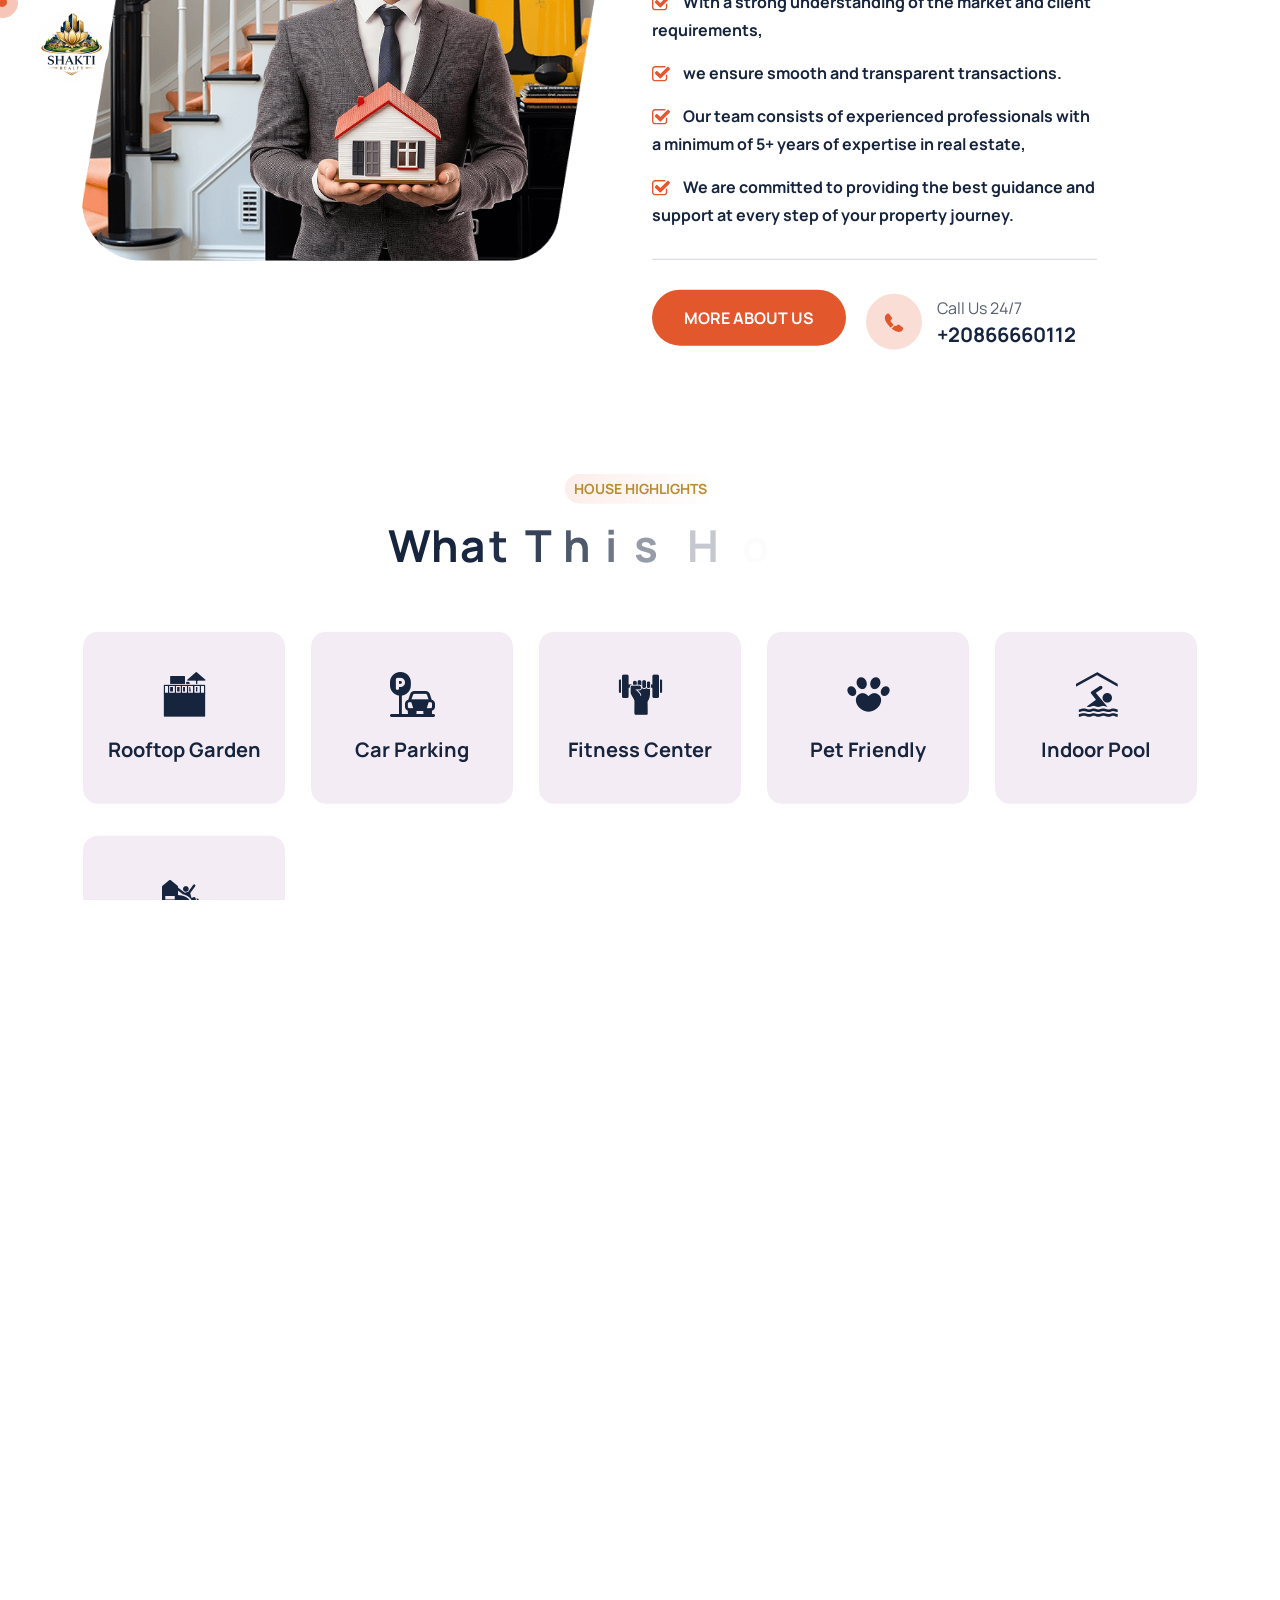
==== commit c8f0c2da: "Add files via upload" ====
--- a/about.html
+++ b/about.html
@@ -1,17 +1,14 @@
 <!DOCTYPE html>
 <html lang="en">
-    <!--<< Header Area >>-->
-    
-<!-- Mirrored from ex-coders.com/html/homiva/about.html by HTTrack Website Copier/3.x [XR&CO'2014], Wed, 01 Apr 2026 06:28:33 GMT -->
 <head>
         <!-- ========== Meta Tags ========== -->
         <meta charset="UTF-8">
         <meta http-equiv="X-UA-Compatible" content="IE=edge">
         <meta name="viewport" content="width=device-width, initial-scale=1">
         <meta name="author" content="Pixel-plus">
-        <meta name="description" content="Homiva - Real Estate HTML Template">
+        <meta name="description" content="Shakti Realty  - Real Estate ">
         <!-- ======== Page title ============ -->
-        <title>Homiva - Real Estate HTML Template</title>
+        <title>Shakti Realty  - Real Estate</title>
         <!--<< Favcion >>-->
         <link rel="shortcut icon" href="assets/img/favicon.svg">
         <!--<< Bootstrap min.css >>-->
@@ -32,6 +29,11 @@
         <link rel="stylesheet" href="assets/css/flacticon.css">
         <!--<< Main.css >>-->
         <link rel="stylesheet" href="assets/css/main.css">
+        <style>            
+            .header-1:not(sticky) .header-main .main-menu ul li a{
+            color: white;
+            }
+        </style>
     </head>
     <body>
 
@@ -108,7 +110,9 @@
                             </div>
                         </div>
                         <p class="text d-none d-xl-block">
-                            Nullam dignissim, ante scelerisque the  is euismod fermentum odio sem semper the is erat, a feugiat leo urna eget eros. Duis Aenean a imperdiet risus.
+                            <strong>Property Types:</strong> Residential, Commercial, Plots, Villas <br>
+                            <strong>Target Areas:</strong>Mumbai To Ahmedabad <br>
+                            <strong>Project Range:</strong> 77 Acre 
                         </p>
                         <div class="mobile-menu fix mb-3"></div>
                         <div class="offcanvas__contact d-xl-block">
@@ -119,7 +123,7 @@
                                         <i class="fal fa-map-marker-alt"></i>
                                     </div>
                                     <div class="offcanvas__contact-text">
-                                        <a target="_blank" href="#">Main Street, Melbourne, Australia</a>
+                                        <a target="_blank" href="#">001, I wing, Krishna Arcade, Yashwant Shrushti, Behind Sai baba Madir, boisar ( West), Palghar. </a>
                                     </div>
                                 </li>
                                 <li class="d-flex align-items-center">
@@ -127,15 +131,7 @@
                                         <i class="fal fa-envelope"></i>
                                     </div>
                                     <div class="offcanvas__contact-text">
-                                        <a href="mailto:info@example.com"><span class="mailto:info@example.com">info@example.com</span></a>
-                                    </div>
-                                </li>
-                                <li class="d-flex align-items-center">
-                                    <div class="offcanvas__contact-icon mr-15">
-                                        <i class="fal fa-clock"></i>
-                                    </div>
-                                    <div class="offcanvas__contact-text">
-                                        <a target="_blank" href="#">Mod-friday, 09am -05pm</a>
+                                        <a href="mailto:theshaktirealty@gmail.com "><span class="mailto:theshaktirealty@gmail.com ">theshaktirealty@gmail.com </span></a>
                                     </div>
                                 </li>
                                 <li class="d-flex align-items-center">
@@ -143,7 +139,7 @@
                                         <i class="far fa-phone"></i>
                                     </div>
                                     <div class="offcanvas__contact-text">
-                                        <a href="tel:+11002345909">+11002345909</a>
+                                        <a href="tel:+918390952110">8390952110</a>
                                     </div>
                                 </li>
                             </ul>
@@ -161,14 +157,14 @@
         <div class="offcanvas__overlay"></div>
 
         <!-- Header Section Start -->
-        <header id="header-sticky" class="header-1 header-inner">
+        <header id="header-sticky" class="header-1">
             <div class="container-fluid">
                 <div class="mega-menu-wrapper">
                     <div class="header-main">
                         <div class="header-left">
                             <div class="logo">
                             <a href="index.html" class="header-logo">
-                                <img src="assets/img/logo/white-logo.svg" alt="logo-img">
+                                <img src="assets/img/logo/black-logo.svg" alt="logo-img">
                             </a>
                             <a href="index.html" class="header-logo-2">
                                 <img src="assets/img/logo/black-logo.svg" alt="logo-img">
@@ -180,137 +176,23 @@
                                 <div class="main-menu">
                                     <nav id="mobile-menu">
                                         <ul>
-                                            <li class="has-dropdown active menu-thumb">
+                                            <li class="active">
                                                 <a href="index.html">
                                                     Home 
                                                 </a>
-                                                <ul class="submenu has-homemenu">
-                                                    <li>
-                                                        <div class="homemenu-items">
-                                                            <div class="homemenu">
-                                                                <div class="homemenu-thumb">
-                                                                    <img src="assets/img/header/home-1.jpg" alt="img">
-                                                                    <div class="demo-button">
-                                                                         <a href="index.html" class="theme-btn">
-                                                                            View Demo
-                                                                        </a>
-                                                                    </div>
-                                                                </div>
-                                                                <div class="homemenu-content text-center">
-                                                                        <h4 class="homemenu-title">
-                                                                      Home 01
-                                                                    </h4>
-                                                                </div>
-                                                            </div>
-                                                            <div class="homemenu">
-                                                                <div class="homemenu-thumb mb-15">
-                                                                    <img src="assets/img/header/home-2.jpg" alt="img">
-                                                                    <div class="demo-button">
-                                                                        <a href="index-2.html" class="theme-btn">
-                                                                            View Demo
-                                                                        </a>
-                                                                    </div>
-                                                                </div>
-                                                                <div class="homemenu-content text-center">
-                                                                        <h4 class="homemenu-title">
-                                                                      Home 02
-                                                                    </h4>
-                                                                </div>
-                                                            </div>
-                                                            <div class="homemenu">
-                                                                <div class="homemenu-thumb mb-15">
-                                                                    <img src="assets/img/header/home-3.jpg" alt="img">
-                                                                    <div class="demo-button">
-                                                                        <a href="index-3.html" class="theme-btn">
-                                                                            View Demo
-                                                                        </a>
-                                                                    </div>
-                                                                </div>
-                                                                <div class="homemenu-content text-center">
-                                                                    <h4 class="homemenu-title">
-                                                                       Home 03
-                                                                    </h4>
-                                                                </div>
-                                                            </div>
-                                                        </div>
-                                                    </li>
-                                                </ul>
-                                            </li>
-                                            <li class="has-dropdown active d-xl-none">
-                                                <a href="index.html" class="border-none">
-                                                Home
-                                                </a>
-                                                <ul class="submenu">
-                                                    <li><a href="index.html">Home 01</a></li>
-                                                    <li><a href="index-2.html">Home 02</a></li>
-                                                    <li><a href="index-3.html">Home 03</a></li>
-                                                </ul>
-                                            </li>
-                                             <li>
+                                            </li>
+                                            <li>
                                                 <a href="about.html">About Us</a>
+                                            </li>
+                                            <li class="">
+                                                    <a href="service-details.html">
+                                                        Properties
+                                                    </a>
                                                 </li>
-                                                    <li class="has-dropdown">
-                                                    <a href="service-details.html">
-                                                        Service
-                                                    </a>
-                                                    <ul class="submenu">
-                                                        <li><a href="service.html"> Our Service</a></li>
-                                                        <li><a href="service-details.html">Service Details</a></li>
-                                                    </ul>
-                                                </li>
-                                             <li class="has-dropdown">
+                                             <li class="">
                                                 <a href="news-details.html">
-                                                    Pages
-                                                </a>
-                                                <ul class="submenu">
-                                                    <li>
-                                                        <a href="project-details.html">
-                                                            Project
-                                                            <i class="fas fa-angle-right"></i>
-                                                        </a>
-                                                        <ul class="submenu">
-                                                            <li><a href="project.html">Our Project</a></li>
-                                                            <li>
-                                                                <a href="project-details.html">Project Details</a>
-                                                            </li>
-                                                        </ul>
-                                                    </li>
-                                                    <li>
-                                                        <a href="propertie.html">
-                                                            Propertie
-                                                            <i class="fas fa-angle-right"></i>
-                                                        </a>
-                                                        <ul class="submenu">
-                                                            <li><a href="propertie.html">Our Propertie</a></li>
-                                                            <li><a href="propertie-list.html">Propertie List</a></li>
-                                                            <li>
-                                                                <a href="propertie-details.html">Propertie Details</a>
-                                                            </li>
-                                                        </ul>
-                                                    </li>
-                                                    <li class="has-dropdown">
-                                                        <a href="team-details.html">
-                                                            Our Agents
-                                                            <i class="fas fa-angle-right"></i>
-                                                        </a>
-                                                        <ul class="submenu">
-                                                            <li><a href="team.html">Our Agents</a></li>
-                                                            <li><a href="team-details.html">Agents Details</a></li>
-                                                        </ul>
-                                                    </li>
-                                                    <li><a href="rejistration.html">Rejistration</a></li>
-                                                    <li><a href="404.html">404 Page</a></li>
-                                                </ul>
-                                            </li>
-                                           <li>
-                                                <a href="news-details.html">
-                                                    Blog
-                                                </a>
-                                                <ul class="submenu">
-                                                    <li><a href="news-grid.html">Blog Grid</a></li>
-                                                    <li><a href="news.html">Blog Standard</a></li>
-                                                    <li><a href="news-details.html">Blog Details</a></li>
-                                                </ul>
+                                                    Projects
+                                                </a>
                                             </li>
                                             <li>
                                                 <a href="contact.html">Contact Us</a>
@@ -319,17 +201,14 @@
                                     </nav>
                                 </div>
                              </div> 
-                            <div class="menu_search">
-                                <button class="search_btn"><i class="far fa-search"></i></button>
-                            </div>
                             <div class="header-btn">
                                 <span>
                                     <i class="fa-solid fa-user-headset"></i>
-                                    <a href="tel:+1103214560987">+11 0321 4560 987</a>
+                                    <a href="tel:+918390952110">8390952110</a>
                                 </span>
                                 <div class="header-button">
                                 <a href="contact.html" class="theme-btn">
-                                  <img src="assets/img/home-1/icon/house.svg" alt="img"> Add Properties 
+                                  <img src="assets/img/home-1/icon/house.svg" alt="img" style="filter: hue-rotate(34deg);"> Add Properties 
                                 </a>
                             </div>
                             <div class="header__hamburger d-xl-none my-auto">
@@ -343,6 +222,8 @@
                 </div>
             </div>
         </header>
+
+
 
         <!-- start: Search Popup -->
         <div class="search_popup">
@@ -435,45 +316,34 @@
                             </div>
                             <div class="col-lg-6">
                                 <div class="about-content">
-                                    <div class="video-image">
-                                        <img src="assets/img/home-1/about-3.jpg" alt="img">
-                                        <a href="https://www.youtube.com/watch?v=Cn4G2lZ_g2I" class="video-btn video-popup">
-                                            <i class="fa-solid fa-play"></i>
-                                        </a>
-                                        <div class="shape">
-                                            <img src="assets/img/home-1/about-shape.jpg" alt="img">
-                                        </div>
-                                    </div>
                                     <div class="section-title animation mb-0">
                                             <span class="sub-title">
                                                Why Choose Our Platform
                                             </span>
                                             <h2 class="gt_title_animation">
-                                                Trusted listings, Expert Guidance & Real Experience
+                                                Shakti Realty, A trusted name in the industry
                                             </h2>
                                         </div>
                                         <p class="text">
-                                            We provide verified property listings, trusted agents, and a smooth browsing experience to help you find the right property with complete confidence.
+                                            Dedicated to delivering reliable and result-driven property solutions. We deal in all kinds of properties including residential, commercial, industrial, plots, villas, and investment properties, catering to a wide range of client needs.
                                         </p>
                                         <div class="about-list-item">
                                             <ul class="list">
                                                 <li>
                                                     <img src="assets/img/home-1/icon/cheak.svg" alt="img">
-                                                    Verified Property Listings
+                                                    With a strong understanding of the market and client requirements,
                                                 </li>
                                                 <li>
                                                     <img src="assets/img/home-1/icon/cheak.svg" alt="img">
-                                                    Easy Search & Filters
-                                                </li>
-                                            </ul>
-                                            <ul class="list">
-                                                <li>
-                                                    <img src="assets/img/home-1/icon/cheak.svg" alt="img">
-                                                    Trusted Agents
+                                                    we ensure smooth and transparent transactions.
                                                 </li>
                                                 <li>
                                                     <img src="assets/img/home-1/icon/cheak.svg" alt="img">
-                                                   Transparent Pricing
+                                                    Our team consists of experienced professionals with a minimum of 5+ years of expertise in real estate,
+                                                </li>
+                                                <li>
+                                                    <img src="assets/img/home-1/icon/cheak.svg" alt="img">
+                                                   We are committed to providing the best guidance and support at every step of your property journey.
                                                 </li>
                                             </ul>
                                         </div>
@@ -662,124 +532,21 @@
                                 <div class="col-lg-6">
                                     <div class="testimonial-left-content">
                                         <div class="section-title mb-0">
-                                            <span class="sub-title wow fadeInUp">Testimonial</span>
+                                            <span class="sub-title wow fadeInUp">Our Promise</span>
                                             <h2 class="gt-char-animation">
-                                                What Our Residents <br> Say
+                                                At Shakti Realty
                                             </h2>
                                         </div>
                                         <p class="testi-text wow fadeInUp" data-wow-delay=".5s">
-                                            Discover why our residents love calling us home—from breathtaking views and luxury finishes to unmatched service and community living, their stories reflect
+                                            We believe in building long-term relationships by offering honest advice, genuine property options, and personalized service.
                                         </p>
                                         <a href="contact.html" class="theme-btn wow fadeInUp" data-wow-delay=".7s">
-                                            VIEW ALL REVIEW
+                                            VIEW ALL Properties
                                         </a>
                                     </div>
                                 </div>
-                                <div class="col-lg-6">
-                                    <div class="testimonial-right-items bg-cover" style="background-image: url('assets/img/home-2/testimonial/map-shape.png');">
-                                        <div class="swiper testi-box-slider">
-                                            <div class="swiper-wrapper">
-                                                <div class="swiper-slide">
-                                                    <div class="testimonial-box-2">
-                                                        <div class="star">
-                                                        <i class="fa-solid fa-star"></i>
-                                                        <i class="fa-solid fa-star"></i>
-                                                        <i class="fa-solid fa-star"></i>
-                                                        <i class="fa-solid fa-star"></i>
-                                                        <i class="fa-solid fa-star"></i>
-                                                        </div>
-                                                        <p>
-                                                            From the moment we arrived, every detail was flawless. The staff anticipated our every need, and the suite was pure perfection. We’ll be back soon!"
-                                                        </p>
-                                                        <div class="client-info">
-                                                            <h3>Marvin McKinney</h3>
-                                                            <span>Product Manager</span>
-                                                        </div>
-                                                    </div>
-                                                </div>
-                                                <div class="swiper-slide">
-                                                    <div class="testimonial-box-2">
-                                                        <div class="star">
-                                                        <i class="fa-solid fa-star"></i>
-                                                        <i class="fa-solid fa-star"></i>
-                                                        <i class="fa-solid fa-star"></i>
-                                                        <i class="fa-solid fa-star"></i>
-                                                        <i class="fa-solid fa-star"></i>
-                                                        </div>
-                                                        <p>
-                                                            From the moment we arrived, every detail was flawless. The staff anticipated our every need, and the suite was pure perfection. We’ll be back soon!"
-                                                        </p>
-                                                        <div class="client-info">
-                                                            <h3>Marvin McKinney</h3>
-                                                            <span>Product Manager</span>
-                                                        </div>
-                                                    </div>
-                                                </div>
-                                                <div class="swiper-slide">
-                                                    <div class="testimonial-box-2">
-                                                        <div class="star">
-                                                        <i class="fa-solid fa-star"></i>
-                                                        <i class="fa-solid fa-star"></i>
-                                                        <i class="fa-solid fa-star"></i>
-                                                        <i class="fa-solid fa-star"></i>
-                                                        <i class="fa-solid fa-star"></i>
-                                                        </div>
-                                                        <p>
-                                                            From the moment we arrived, every detail was flawless. The staff anticipated our every need, and the suite was pure perfection. We’ll be back soon!"
-                                                        </p>
-                                                        <div class="client-info">
-                                                            <h3>Marvin McKinney</h3>
-                                                            <span>Product Manager</span>
-                                                        </div>
-                                                    </div>
-                                                </div>
-                                                <div class="swiper-slide">
-                                                    <div class="testimonial-box-2">
-                                                        <div class="star">
-                                                        <i class="fa-solid fa-star"></i>
-                                                        <i class="fa-solid fa-star"></i>
-                                                        <i class="fa-solid fa-star"></i>
-                                                        <i class="fa-solid fa-star"></i>
-                                                        <i class="fa-solid fa-star"></i>
-                                                        </div>
-                                                        <p>
-                                                            From the moment we arrived, every detail was flawless. The staff anticipated our every need, and the suite was pure perfection. We’ll be back soon!"
-                                                        </p>
-                                                        <div class="client-info">
-                                                            <h3>Marvin McKinney</h3>
-                                                            <span>Product Manager</span>
-                                                        </div>
-                                                    </div>
-                                                </div>
-                                            </div>
-                                        </div>
-                                        <div class="client-info-image">
-                                            <div class="swiper testi-image-slider">
-                                                <div class="swiper-wrapper">
-                                                    <div class="swiper-slide">
-                                                        <div class="client-image">
-                                                            <img src="assets/img/home-2/testimonial/client-01.png" alt="img">
-                                                        </div>
-                                                    </div>
-                                                    <div class="swiper-slide">
-                                                        <div class="client-image">
-                                                            <img src="assets/img/home-2/testimonial/client-02.png" alt="img">
-                                                        </div>
-                                                    </div>
-                                                    <div class="swiper-slide">
-                                                        <div class="client-image">
-                                                            <img src="assets/img/home-2/testimonial/client-03.png" alt="img">
-                                                        </div>
-                                                    </div>
-                                                    <div class="swiper-slide">
-                                                        <div class="client-image">
-                                                            <img src="assets/img/home-2/testimonial/client-04.png" alt="img">
-                                                        </div>
-                                                    </div>
-                                                </div>
-                                            </div>
-                                        </div>
-                                    </div>
+                                <div class="col-lg-6 rounded-4 overflow-hidden">
+                                    <img src="./assets/img/propertie-image.jpg" class="rounded-4 " alt="">
                                 </div>
                             </div>
                         </div>
@@ -791,80 +558,38 @@
                     <div class="container">
                         <div class="section-title-area">
                             <div class="section-title mb-0">
-                                <span class="sub-title wow fadeInUp">Real Estate Insights</span>
+                                <span class="sub-title wow fadeInUp">Shakti Realty</span>
                                 <h2 class="gt-char-animation">
-                                  Property News & Updates
+                                    Our Mission & Vision
                                 </h2>
                             </div>
-                            <a href="service-details.html" class="theme-btn">view all services</a>
                         </div>
                         <div class="row">
-                            <div class="col-xl-4 col-lg-6 col-md-6 wow fadeInUp" data-wow-delay=".3s">
+                            <div class="col-lg-6 col-md-6 wow fadeInUp" data-wow-delay=".3s">
                                 <div class="news-box-items">
                                     <div class="thumb">
-                                        <img src="assets/img/home-1/news-1.jpg" alt="img">
-                                        <img src="assets/img/home-1/news-1.jpg" alt="img">
+                                        <img src="assets/img/home-1/mission-1.jpg" alt="img">
+                                        <img src="assets/img/home-1/mission-1.jpg" alt="img">
                                     </div>
                                     <div class="content">
-                                        <ul class="list">
-                                            <li>
-                                                <i class="fa-solid fa-calendar-days"></i>
-                                                April 12, 2026
-                                            </li>
-                                            <li>
-                                            Tips & Tricks
-                                            </li>
-                                        </ul>
                                         <h3>
-                                            <a href="news-details.html">How to Stage Your Home to Sell Faster</a>
+                                            <a href="javascript:void(0)">Our Mission</a>
                                         </h3>
-                                        <a href="news-details.html" class="theme-btn">Read More <i class="fa-solid fa-arrow-right"></i></a>
-                                    </div>
-                                </div>
-                            </div>
-                            <div class="col-xl-4 col-lg-6 col-md-6 wow fadeInUp" data-wow-delay=".3s">
+                                        <p>Our mission is to provide our clients with the most suitable property solutions through transparency, professionalism, and dedication. We aim to simplify the real estate process and help our clients make informed and profitable decisions.</p>
+                                    </div>
+                                </div>
+                            </div>
+                            <div class="col-lg-6 col-md-6 wow fadeInUp" data-wow-delay=".3s">
                                 <div class="news-box-items">
                                     <div class="thumb">
-                                        <img src="assets/img/home-1/news-2.jpg" alt="img">
-                                        <img src="assets/img/home-1/news-2.jpg" alt="img">
+                                        <img src="assets/img/home-1/vision-1.jpg" alt="img">
+                                        <img src="assets/img/home-1/vision-1.jpg" alt="img">
                                     </div>
                                     <div class="content">
-                                        <ul class="list">
-                                            <li>
-                                                <i class="fa-solid fa-calendar-days"></i>
-                                                April 12, 2026
-                                            </li>
-                                            <li>
-                                            Tips & Tricks
-                                            </li>
-                                        </ul>
                                         <h3>
-                                            <a href="news-details.html">Buying vs. Renting – Which Is Right for You?</a>
+                                            <a href="javascript:void(0)">Our Vision</a>
                                         </h3>
-                                        <a href="news-details.html" class="theme-btn">Read More <i class="fa-solid fa-arrow-right"></i></a>
-                                    </div>
-                                </div>
-                            </div>
-                            <div class="col-xl-4 col-lg-6 col-md-6 wow fadeInUp" data-wow-delay=".3s">
-                                <div class="news-box-items">
-                                    <div class="thumb">
-                                        <img src="assets/img/home-1/news-3.jpg" alt="img">
-                                        <img src="assets/img/home-1/news-3.jpg" alt="img">
-                                    </div>
-                                    <div class="content">
-                                        <ul class="list">
-                                            <li>
-                                                <i class="fa-solid fa-calendar-days"></i>
-                                                April 12, 2026
-                                            </li>
-                                            <li>
-                                            Tips & Tricks
-                                            </li>
-                                        </ul>
-                                        <h3>
-                                            <a href="news-details.html">Why London Is a Great Place to Settle Down</a>
-                                        </h3>
-                                        <a href="news-details.html" class="theme-btn">Read More <i class="fa-solid fa-arrow-right"></i></a>
+                                        <p>Our vision is to become a leading and most trusted real estate company known for integrity, customer satisfaction, and excellence in service. We strive to set new benchmarks in the real estate industry by consistently delivering value and building trust with our clients.</p>
                                     </div>
                                 </div>
                             </div>
@@ -872,63 +597,6 @@
                     </div>
                 </section>
 
-                 <!-- Contact Section Start -->
-                <section class="contact-section fix">
-                    <div class="container">
-                        <div class="contact-wrapper">
-                            <div class="row">
-                                <div class="col-lg-6"></div>
-                                <div class="col-lg-6">
-                                    <div class="contact-content">
-                                        <div class="section-title">
-                                            <span class="text-white sub-title wow fadeInUp">Book Appointment</span>
-                                            <h2 class="text-white wow fadeInUp" data-wow-delay=".3s">Send Us Message</h2>
-                                        </div>
-                                        <form action="#">
-                                            <div class="row g-4">
-                                                <div class="col-lg-6 wow fadeInUp" data-wow-delay=".2s">
-                                                    <div class="form-clt">
-                                                        <input type="text" name="name" id="name" placeholder="Full Name">
-                                                    </div>
-                                                </div>
-                                                <div class="col-lg-6 wow fadeInUp" data-wow-delay=".4s">
-                                                    <div class="form-clt">
-                                                        <input type="text" name="email" id="email" placeholder="Email address">
-                                                    </div>
-                                                </div>
-                                                <div class="col-lg-12 wow fadeInUp" data-wow-delay=".2s">
-                                                    <div class="form-clt">
-                                                        <div class="form">
-                                                            <select class="single-select w-100">
-                                                                <option>Real Estate</option>
-                                                                <option>Property management</option>
-                                                                <option>Market analysis</option>
-                                                                <option>Home interior</option>
-                                                            </select>
-                                                        </div>
-                                                    </div>
-                                                </div>
-                                                <div class="col-lg-12 wow fadeInUp" data-wow-delay=".6s">
-                                                    <div class="form-clt">
-                                                    <textarea name="message" id="message" placeholder="Message Here*"></textarea>
-                                                    </div>
-                                                </div>
-                                                <div class="col-lg-12 wow fadeInUp" data-wow-delay=".2s">
-                                                    <button class="theme-btn" type="submit">
-                                                        Send Message
-                                                    </button>
-                                                </div>
-                                            </div>
-                                        </form>
-                                    </div>
-                                </div>
-                            </div>
-                        </div>
-                    </div>
-                    <div class="googpemap">
-                        <iframe src="https://www.google.com/maps/embed?pb=!1m18!1m12!1m3!1d6678.7619084840835!2d144.9618311901502!3d-37.81450084255415!2m3!1f0!2f0!3f0!3m2!1i1024!2i768!4f13.1!3m3!1m2!1s0x6ad642b4758afc1d%3A0x3119cc820fdfc62e!2sEnvato!5e0!3m2!1sen!2sbd!4v1641984054261!5m2!1sen!2sbd" style="border:0;" allowfullscreen="" loading="lazy"></iframe>
-                    </div>
-                </section>
                
                  <!-- Footer Section Start -->
                 <footer class="footer-section header-bg fix">
@@ -937,9 +605,6 @@
                     </div>
                     <div class="container">
                         <div class="footer-widget-wrapper">
-                            <div class="footer-text">
-                                <h2>homiva</h2>
-                            </div>
                             <div class="row">
                                <div class="col-xl-4 col-md-6 col-lg-3 wow fadeInUp" data-wow-delay=".2s">
                                   <div class="single-footer-widget">
@@ -950,7 +615,9 @@
                                       </div>
                                       <div class="footer-content">
                                         <p>
-                                            Adipiscing elit, sed do eiusmod tempor incididunt ut labore et dolore magna aliqua. Ut enim ad minim…
+                                            <strong>Property Types:</strong> Residential, Commercial, Plots, Villas <br>
+                            <strong>Target Areas:</strong>Mumbai To Ahmedabad <br>
+                            <strong>Project Range:</strong> 77 Acre 
                                         </p>
                                         <div class="social-icon">
                                             <a href="#"><i class="fab fa-facebook-f"></i></a>
@@ -979,12 +646,7 @@
                                             </li>
                                             <li>
                                                 <a href="service-details.html">
-                                                    services
-                                                </a>
-                                            </li>
-                                            <li>
-                                                <a href="news-details.html">
-                                                    news
+                                                    Properties
                                                 </a>
                                             </li>
                                             <li>
@@ -1021,11 +683,6 @@
                                                     Royal palace
                                                 </a>
                                             </li>
-                                            <li>
-                                                <a href="propertie-details.html">
-                                                    Golden Pearl
-                                                </a>
-                                            </li>
                                         </ul>
                                   </div>
                                </div>
@@ -1035,9 +692,18 @@
                                         <h3>contact us</h3>
                                     </div>
                                     <div class="contact-content">
-                                        <span>102 Marina Avenue, Key Largo, FL 33037</span>
+                                        <span><i class="fa fa-map text-white pe-2"></i>001, I wing, Krishna Arcade, Yashwant Shrushti, Behind Sai baba Madir, boisar ( West), Palghar. </span>
                                         <span class="mb-0">
-                                            <a href="tel:18001234567">1800 123 4567</a>
+                                            <i class="fa fa-phone text-white pe-2"></i><a href="tel:8390952110">8390952110</a>
+                                        </span> | 
+                                        <span class="mb-0">
+                                            <i class="fa fa-phone text-white pe-2"></i><a href="tel:9082313345">9082313345</a>
+                                        </span> 
+                                        <span class="mb-0">
+                                            <i class="fa fa-phone text-white pe-2"></i><a href="tel:8149119113">8149119113</a>
+                                        </span> | 
+                                        <span class="mb-0">
+                                            <i class="fa fa-phone text-white pe-2"></i><a href="tel:7559214110">7559214110</a>
                                         </span>
                                     </div>
                                   </div>
@@ -1045,7 +711,7 @@
                             </div>
                         </div>
                         <div class="footer-bottom">
-                         <p class="wow fadeInUp" data-wow-delay=".3sgit">© homiva. 2026. All Rights Reserved.</p>
+                         <p class="wow fadeInUp" data-wow-delay=".3sgit">© Shakti Realty . 2026. All Rights Reserved. Design by <a href="https://promodegree.com" style="color: inherit;">Promodegree</a></p>
                     </div>
                     </div>
                 </footer>
@@ -1107,6 +773,4 @@
          <!--<< Main.js >>-->
         <script src="assets/js/main.js"></script>
     </body>
-
-<!-- Mirrored from ex-coders.com/html/homiva/about.html by HTTrack Website Copier/3.x [XR&CO'2014], Wed, 01 Apr 2026 06:28:35 GMT -->
 </html>
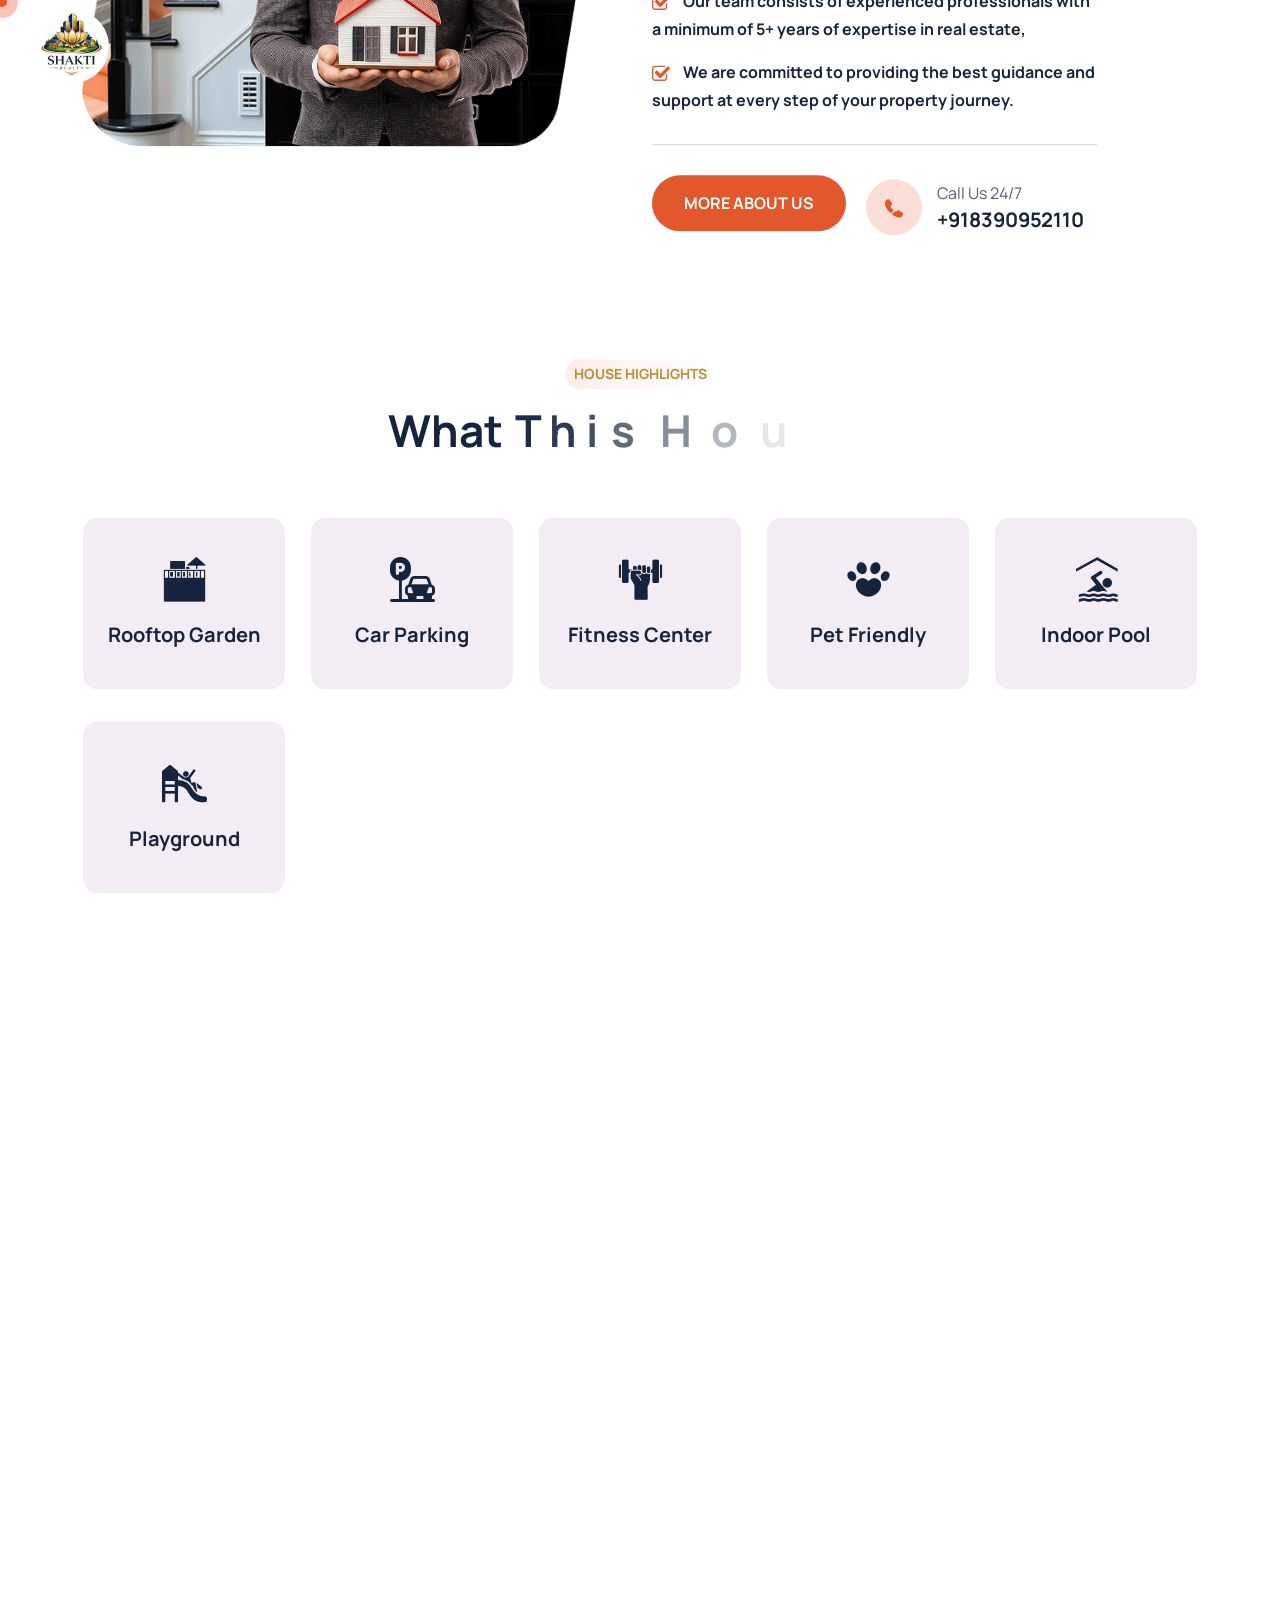
==== commit eae99209: "Add files via upload" ====
--- a/about.html
+++ b/about.html
@@ -358,7 +358,7 @@
                                                 <div class="content">
                                                     <span>Call Us 24/7</span>
                                                     <h3>
-                                                        <a href="tel:+20866660112">+20866660112</a>
+                                                        <a href="tel:+918390952110">+918390952110</a>
                                                     </h3>
                                                 </div>
                                             </div>
--- a/assets/css/main.css
+++ b/assets/css/main.css
@@ -2139,18 +2139,18 @@
 }
 .gt-breadcrumb-wrapper .gt-page-heading {
   position: relative;
-  padding: 250px 0 160px;
+  padding: 100px 0 100px;
   z-index: 9;
 }
 @media (max-width: 1399px) {
   .gt-breadcrumb-wrapper .gt-page-heading {
-    padding: 170px 0 140px;
+    padding: 80px 0 80px;
   }
 }
 @media (max-width: 767px) {
   .gt-breadcrumb-wrapper .gt-page-heading {
     text-align: center;
-    padding: 180px 0 130px;
+    padding: 70px 0 65px;
   }
 }
 .gt-breadcrumb-wrapper .gt-page-heading h1 {
@@ -8676,4 +8676,4 @@
   .swiper.imgSlider {
     bottom: 63px;
   }
-}/*# sourceMappingURL=main.css.map */+}/*# sourceMappingURL=main.css.map */
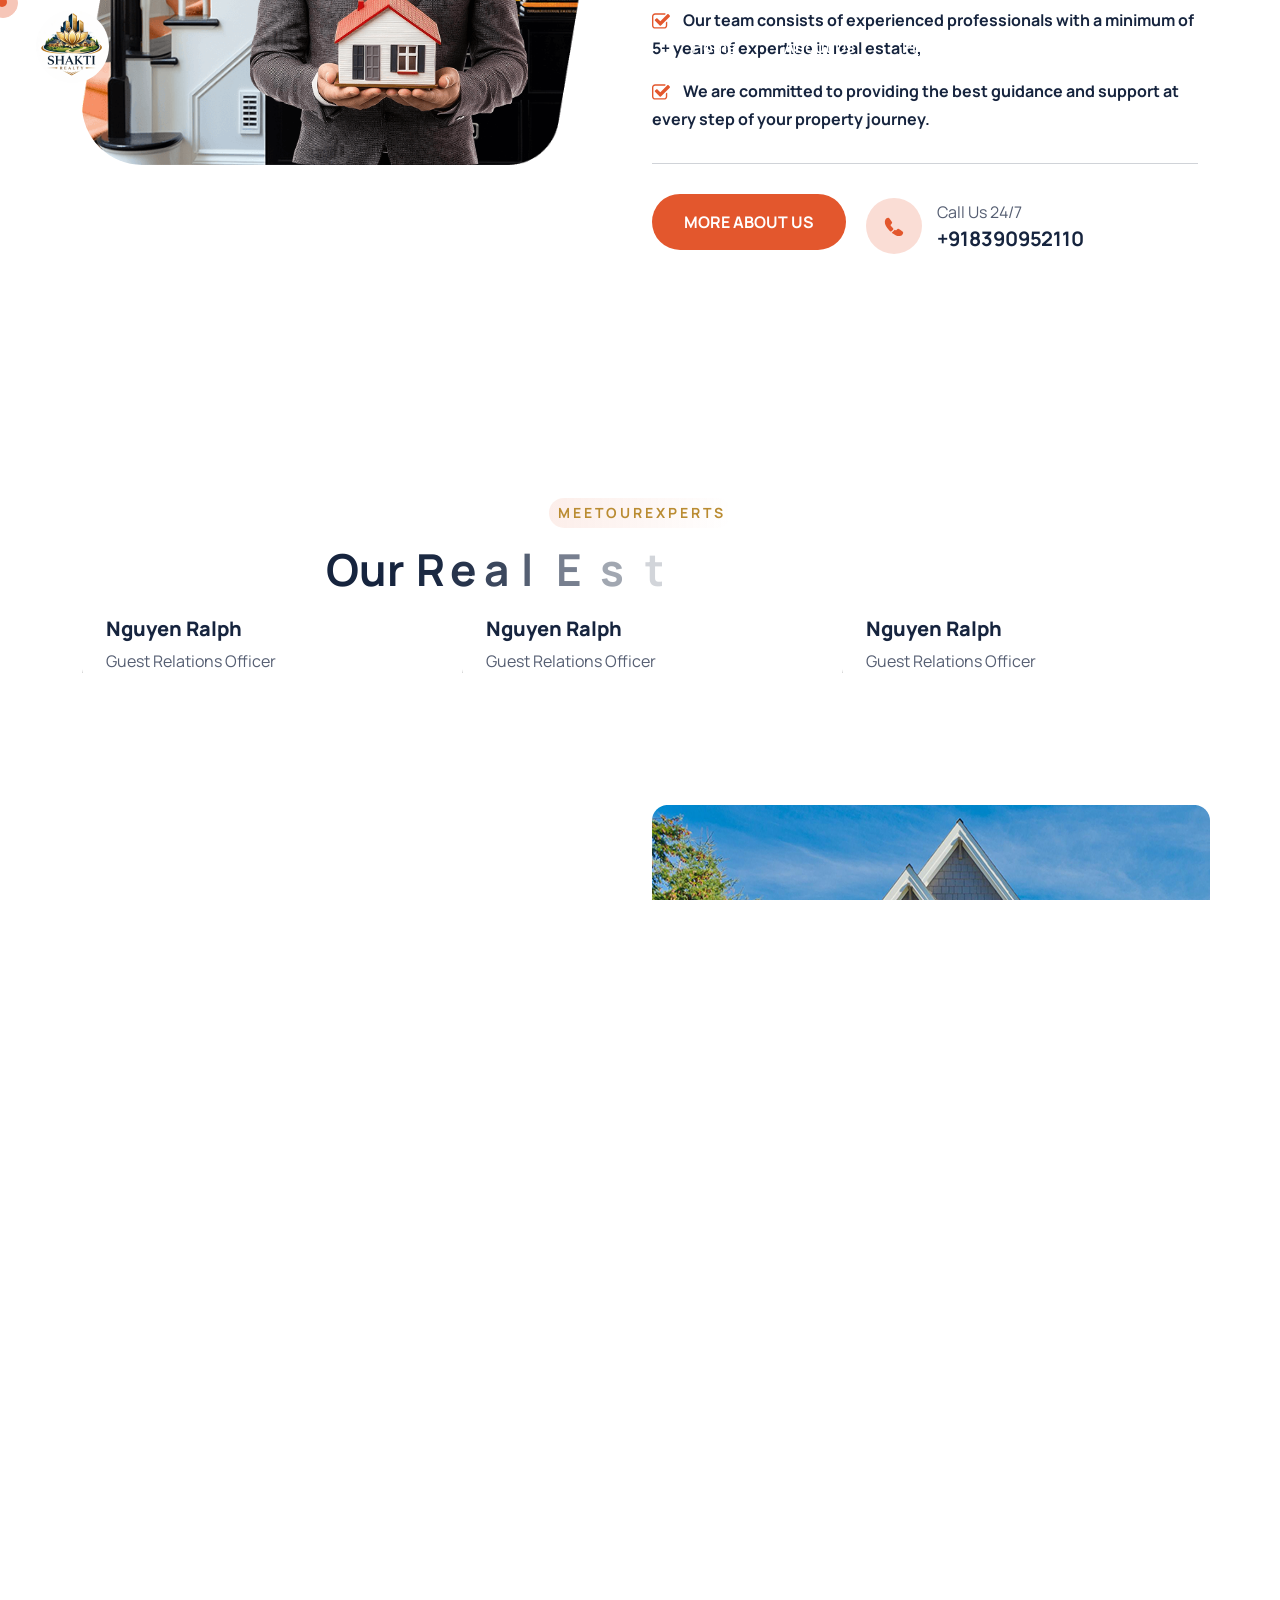
==== commit 84879544: "Add files via upload" ====
--- a/about.html
+++ b/about.html
@@ -363,80 +363,6 @@
                                                 </div>
                                             </div>
                                         </div>
-                                    </div>
-                                </div>
-                            </div>
-                        </div>
-                    </div>
-                </section>
-
-                <!-- House Offer Section Start -->
-                <section class="house-offer-section fix">
-                    <div class="container">
-                        <div class="section-title text-center">
-                            <span class="sub-title wow fadeInUp">HOUSE HIGHLIGHTS</span>
-                            <h2 class="gt-char-animation">
-                                What This House Offers
-                            </h2>
-                        </div>
-                        <div class="row row-cols-xxl-6 row-cols-xl-5 row-cols-lg-3 row-cols-md-3 row-cols-sm-2 row-cols-1">
-                            <div class="col wow fadeInUp">
-                                <div class="house-offer-box section-bg-3 style-2">
-                                    <div class="icon-1">
-                                        <i class="flaticon-rooftop"></i>
-                                    </div>
-                                    <div class="content">
-                                        <h3>Rooftop Garden</h3>
-                                    </div>
-                                </div>
-                            </div>
-                            <div class="col wow fadeInUp" data-wow-delay=".2s">
-                                <div class="house-offer-box section-bg-3 style-2">
-                                    <div class="icon-1">
-                                        <i class="flaticon-parking"></i>
-                                    </div>
-                                    <div class="content">
-                                        <h3>Car Parking</h3>
-                                    </div>
-                                </div>
-                            </div>
-                            <div class="col wow fadeInUp" data-wow-delay=".4s">
-                                <div class="house-offer-box section-bg-3 style-2">
-                                    <div class="icon-1">
-                                        <i class="flaticon-dumbbell"></i>
-                                    </div>
-                                    <div class="content">
-                                        <h3>Fitness Center</h3>
-                                    </div>
-                                </div>
-                            </div>
-                            <div class="col wow fadeInUp" data-wow-delay=".6s">
-                                <div class="house-offer-box section-bg-3 style-2">
-                                    <div class="icon-1">
-                                        <i class="flaticon-pet-care"></i>
-                                    </div>
-                                    <div class="content">
-                                        <h3>Pet Friendly</h3>
-                                    </div>
-                                </div>
-                            </div>
-                            <div class="col wow fadeInUp" data-wow-delay=".8s">
-                                <div class="house-offer-box section-bg-3 style-2">
-                                    <div class="icon-1">
-                                        <i class="flaticon-facility"></i>
-                                    </div>
-                                    <div class="content">
-                                        <h3>Indoor Pool</h3>
-                                    </div>
-                                </div>
-                            </div>
-                            <div class="col wow fadeInUp" data-wow-delay=".9s">
-                                <div class="house-offer-box section-bg-3 style-2">
-                                    <div class="icon-1">
-                                        <i class="flaticon-playground"></i>
-                                    </div>
-                                    <div class="content">
-                                        <h3>Playground</h3>
                                     </div>
                                 </div>
                             </div>
--- a/assets/css/main.css
+++ b/assets/css/main.css
@@ -2545,7 +2545,7 @@
   border-bottom: 1px solid rgba(22, 36, 62, 0.2);
   padding: 30px 0;
   margin-top: 30px;
-  max-width: 445px;
+  /* max-width: 445px; */
   width: 100%;
 }
 @media (max-width: 991px) {
